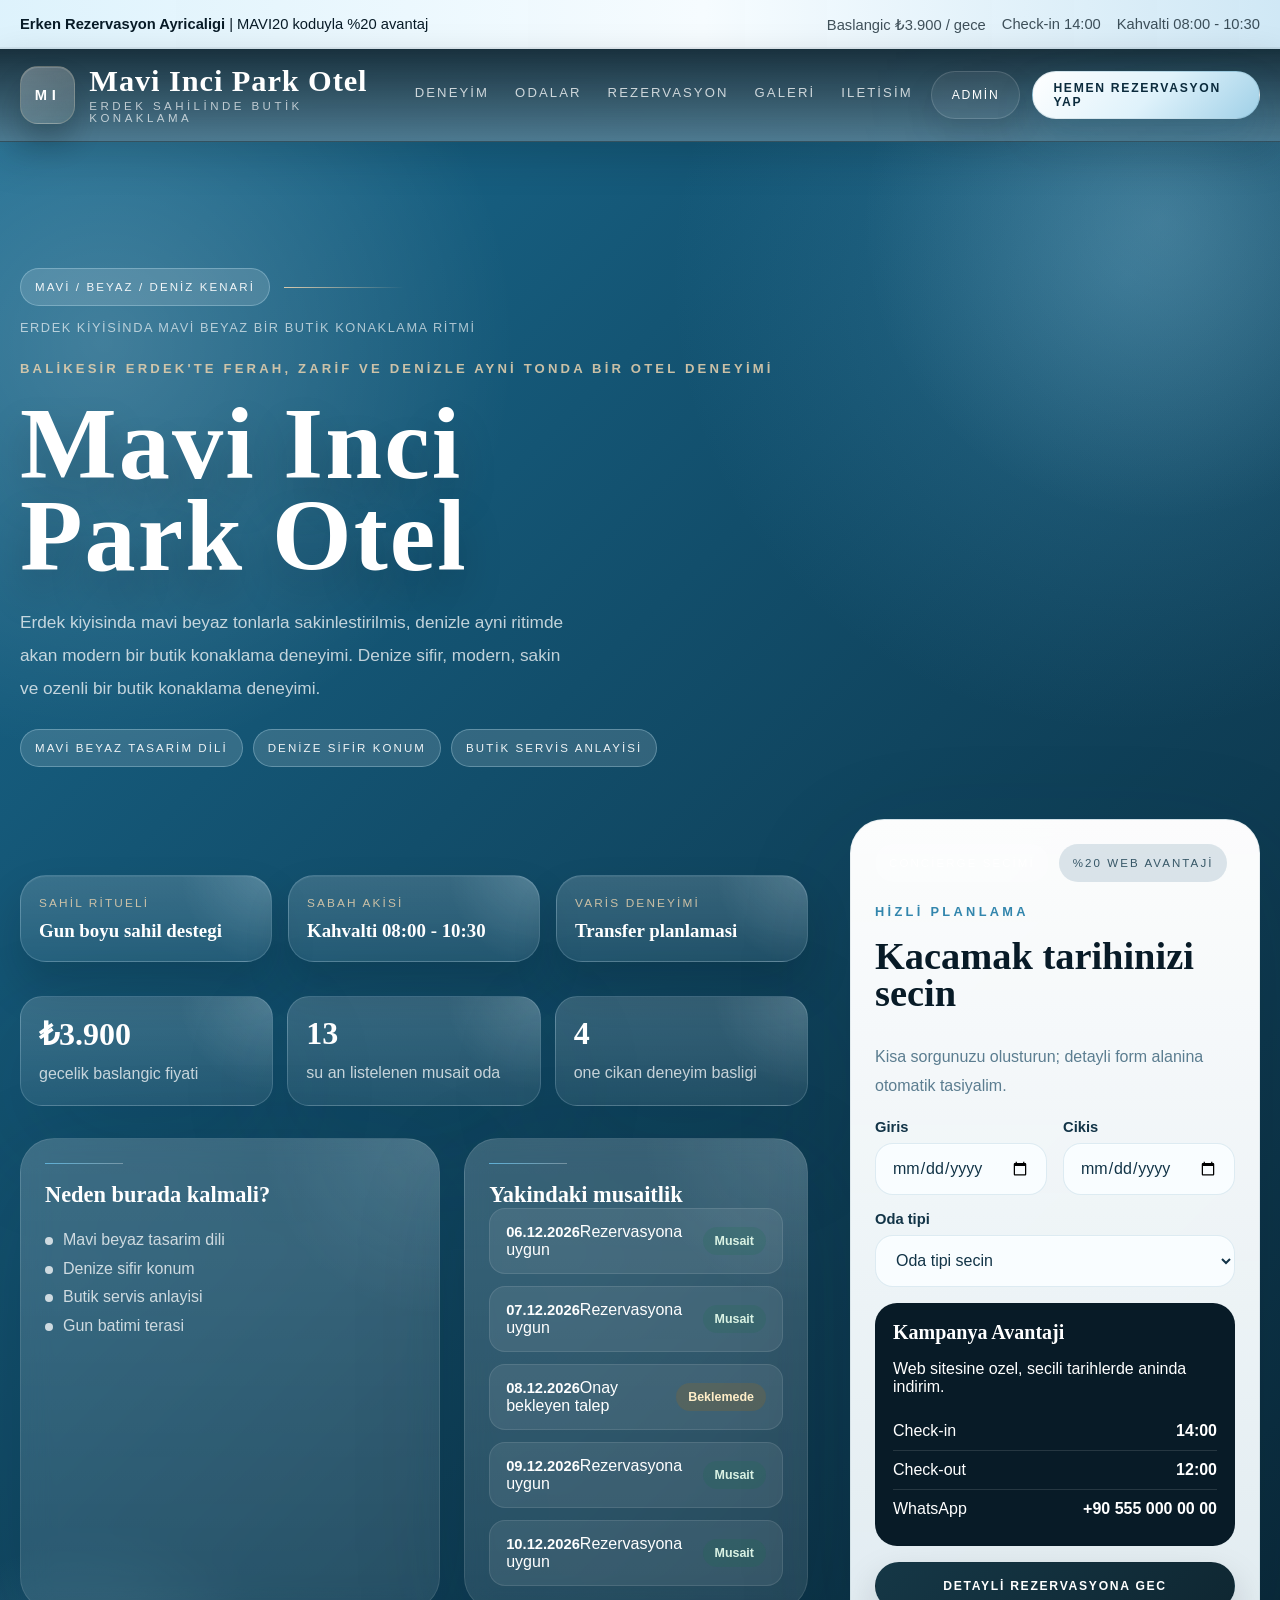
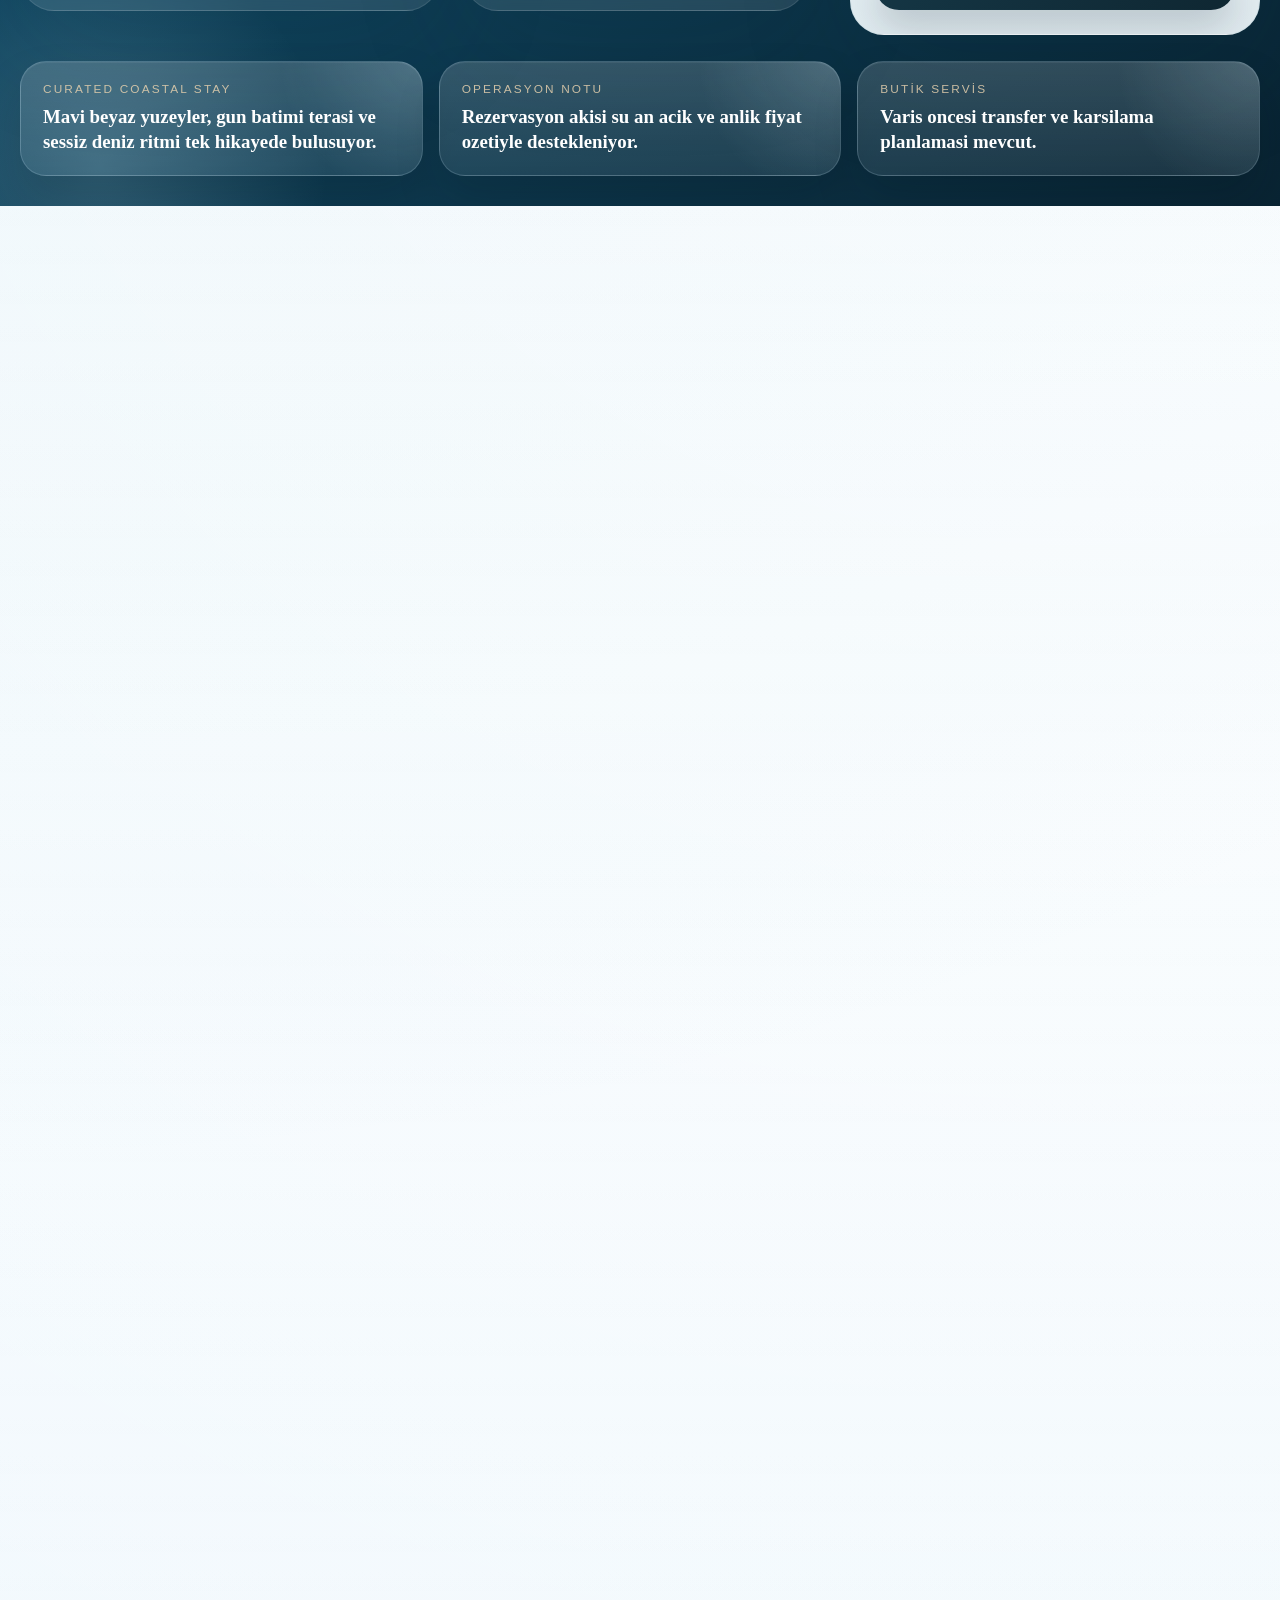
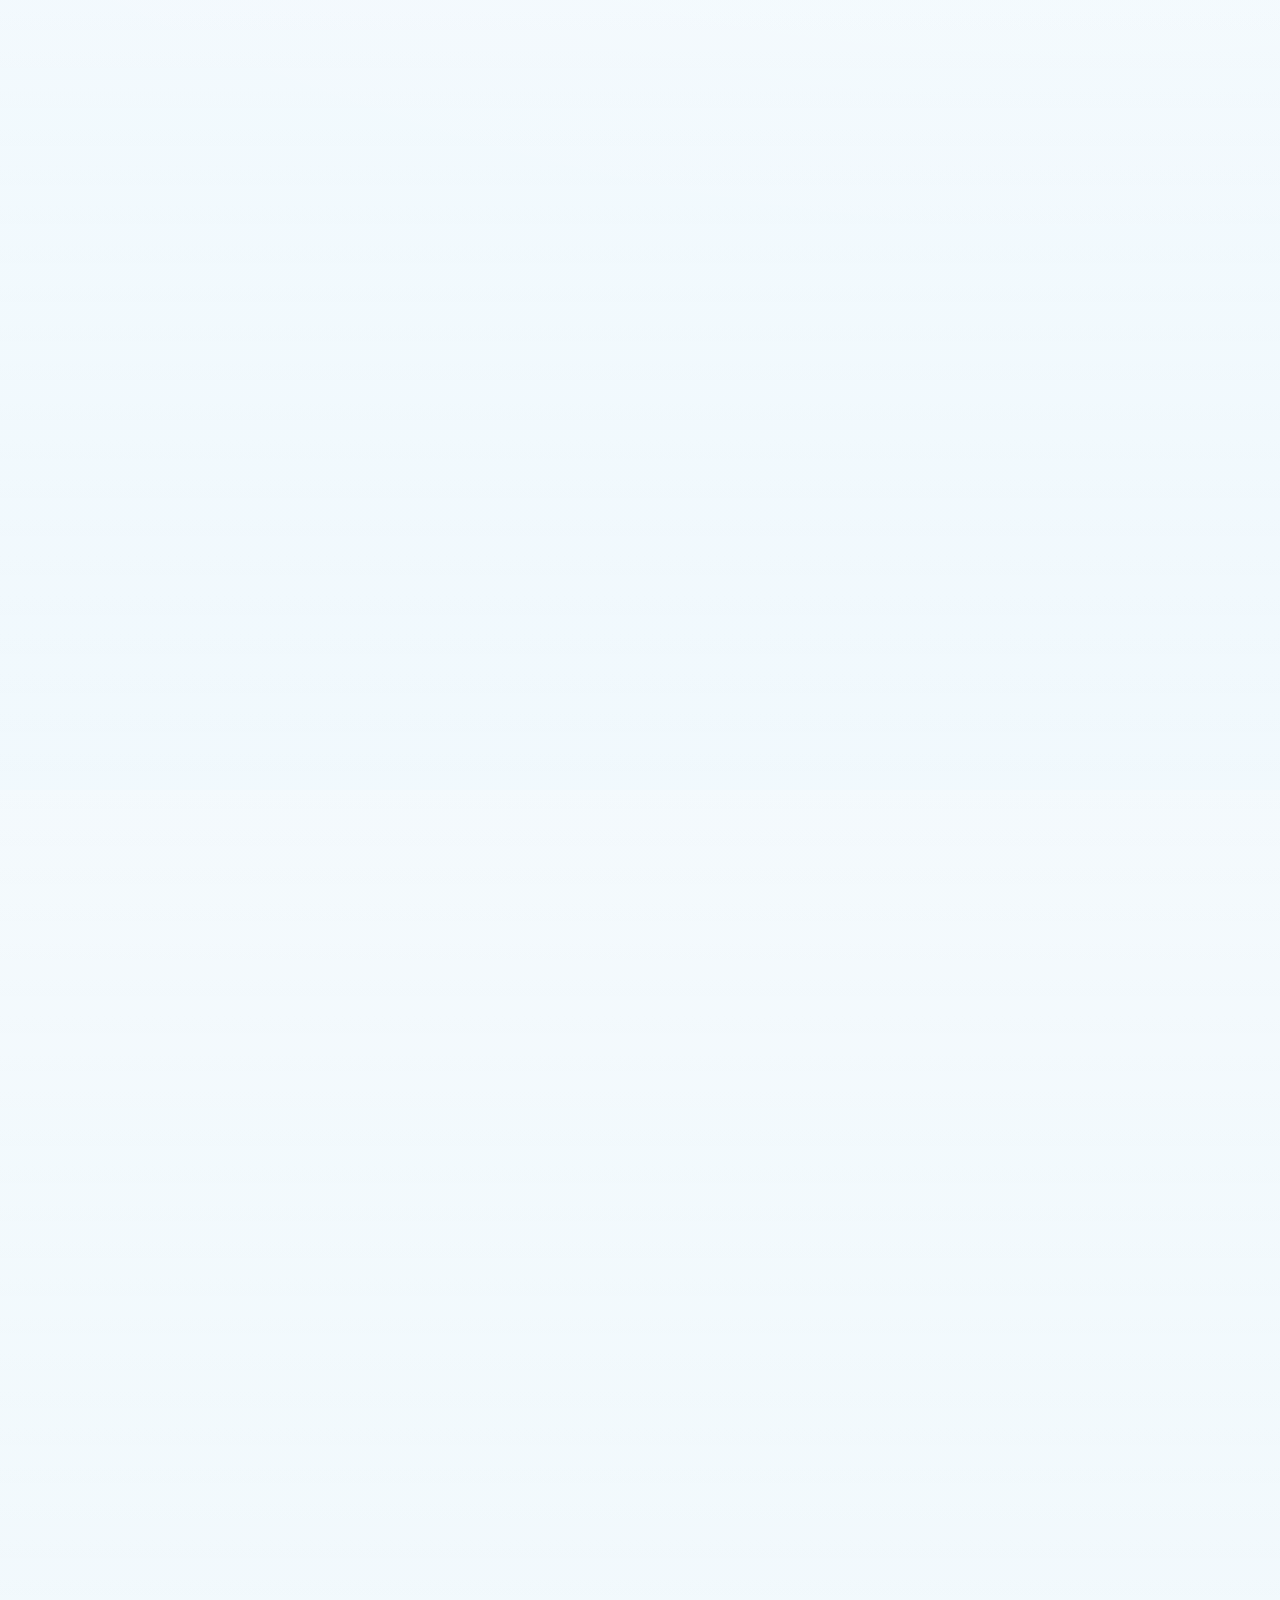
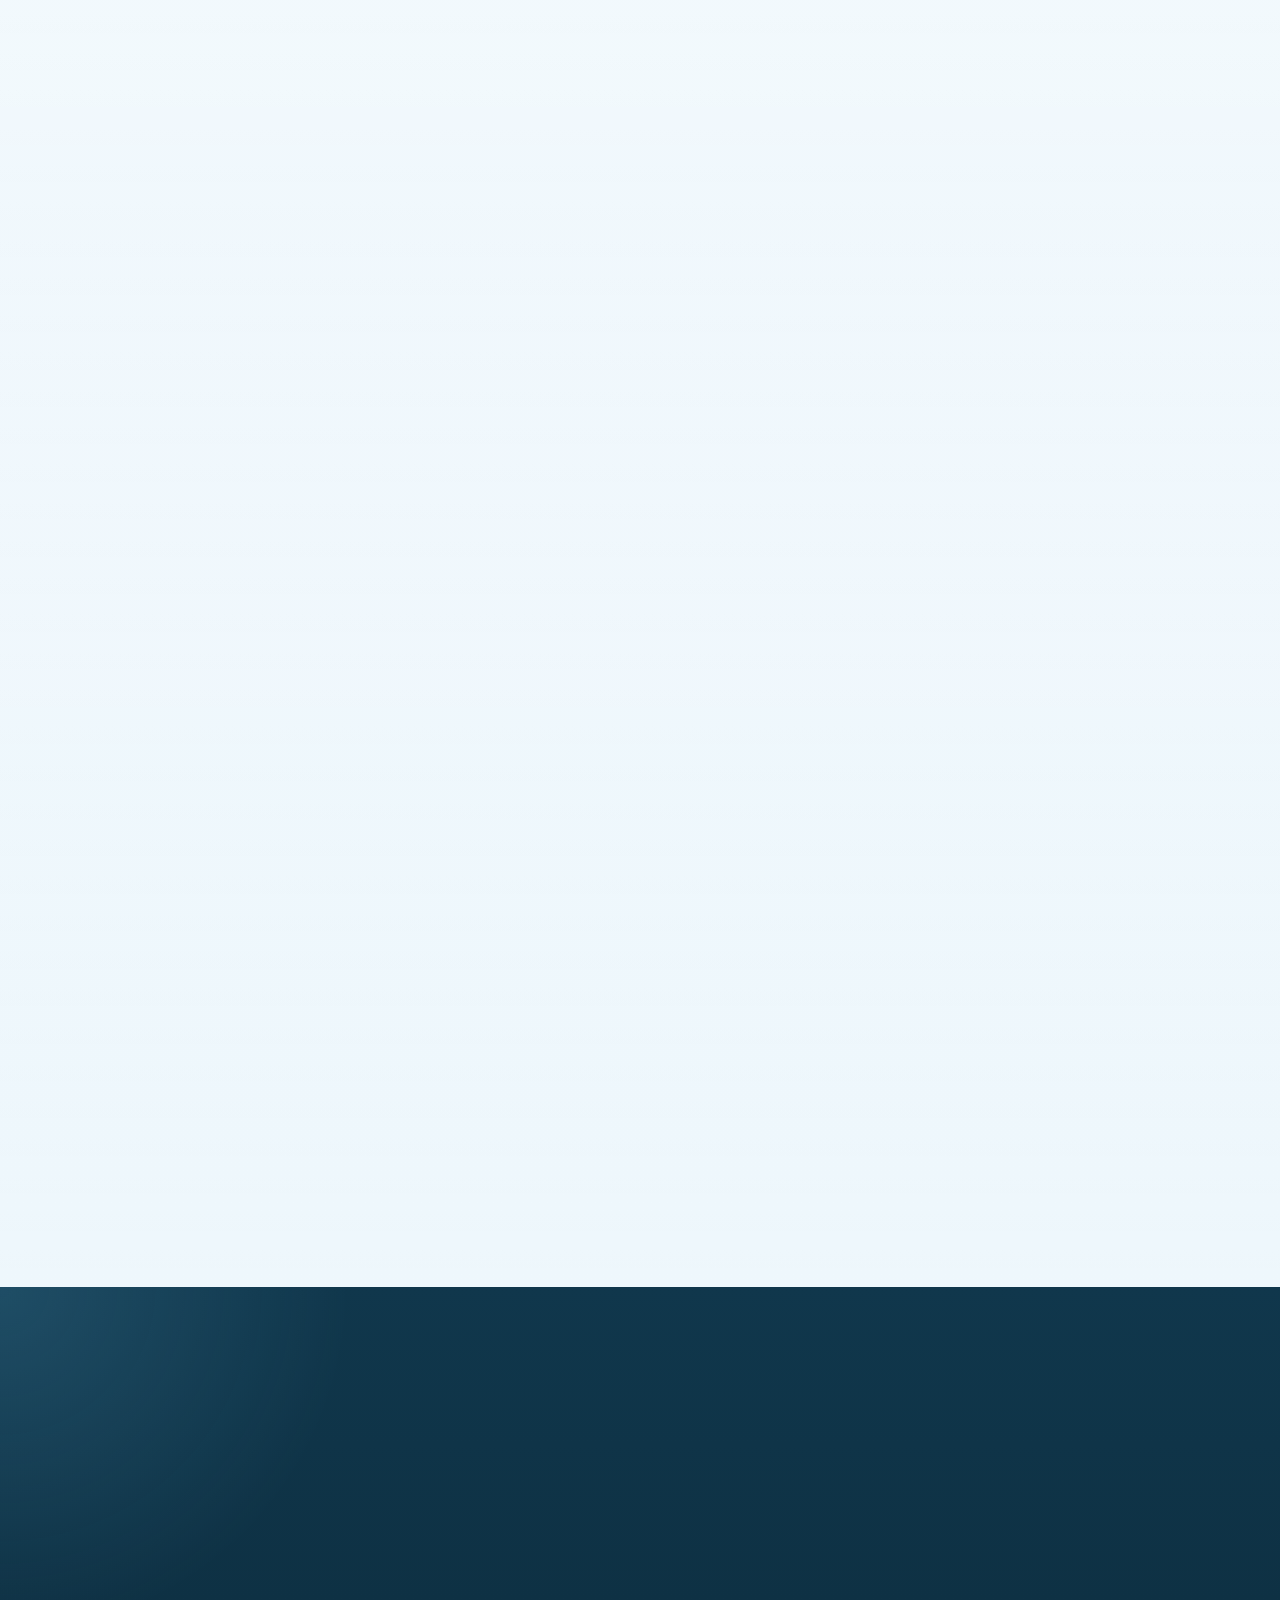
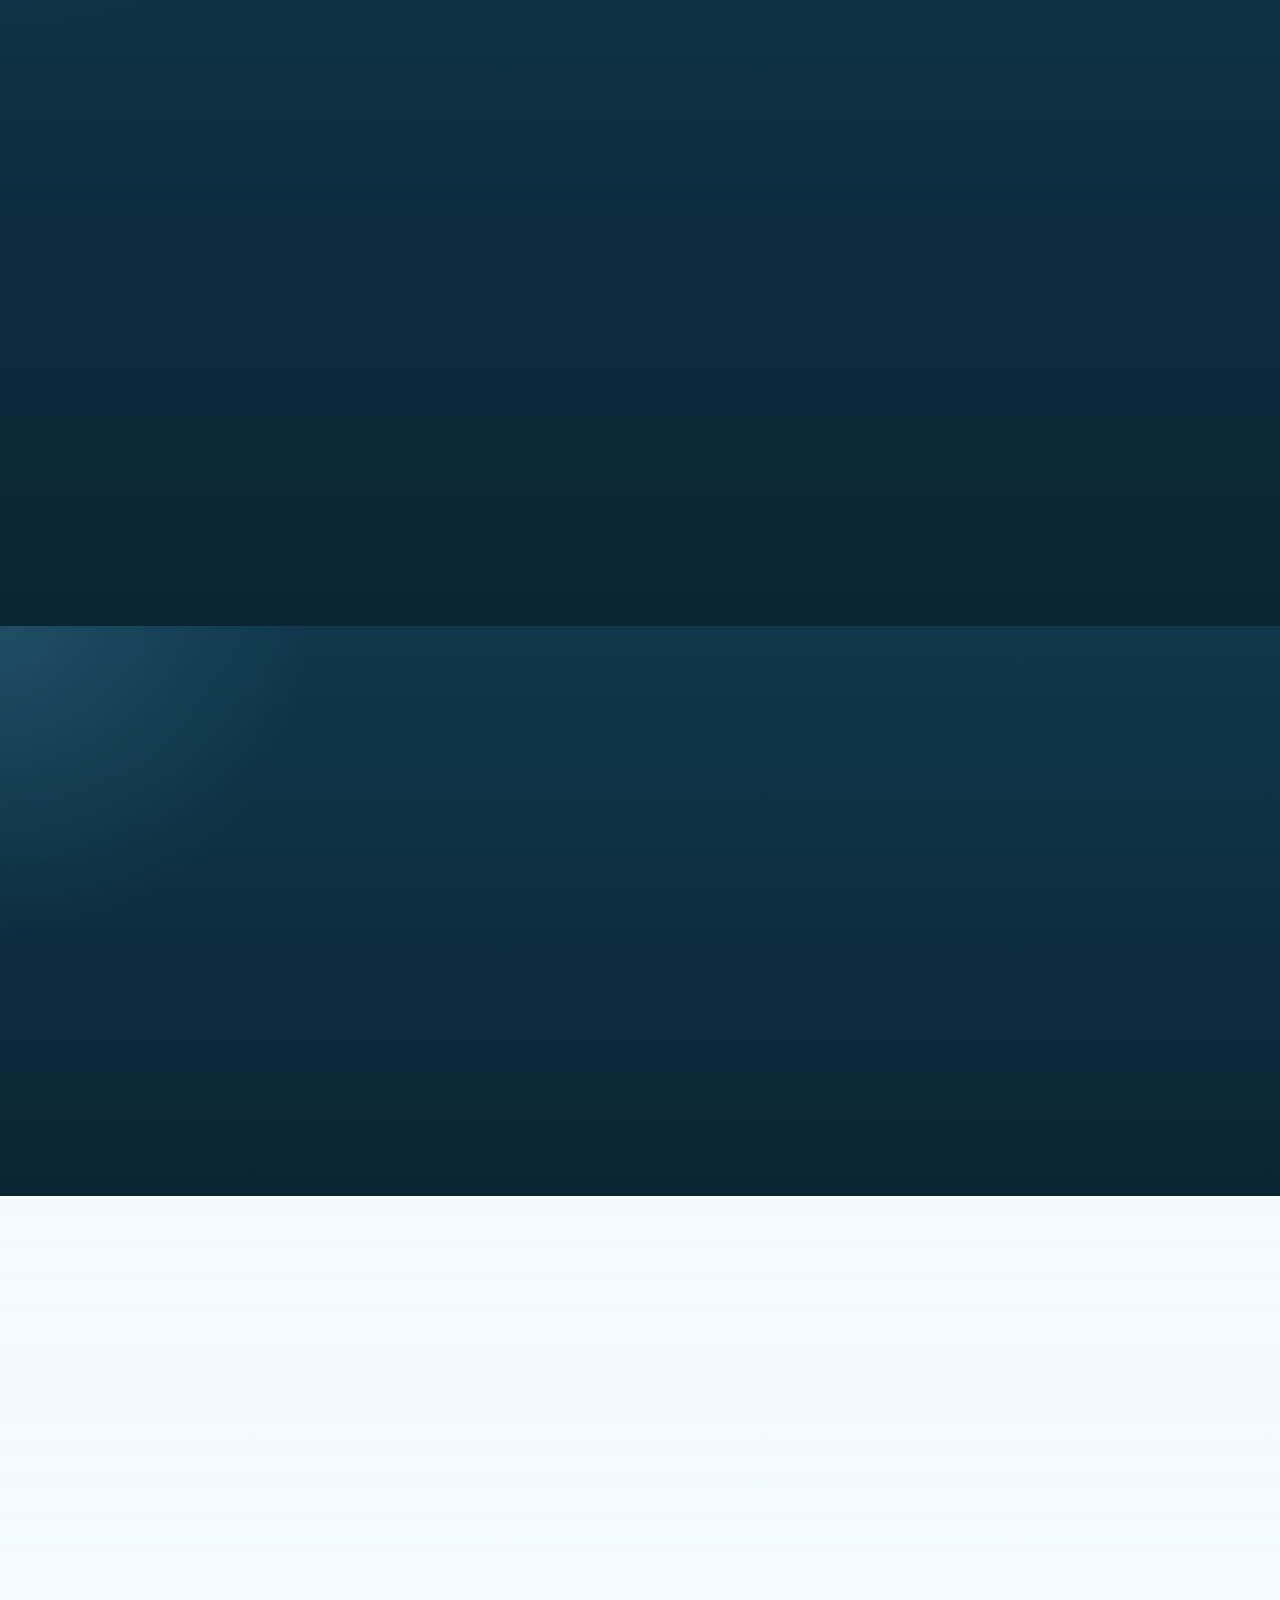
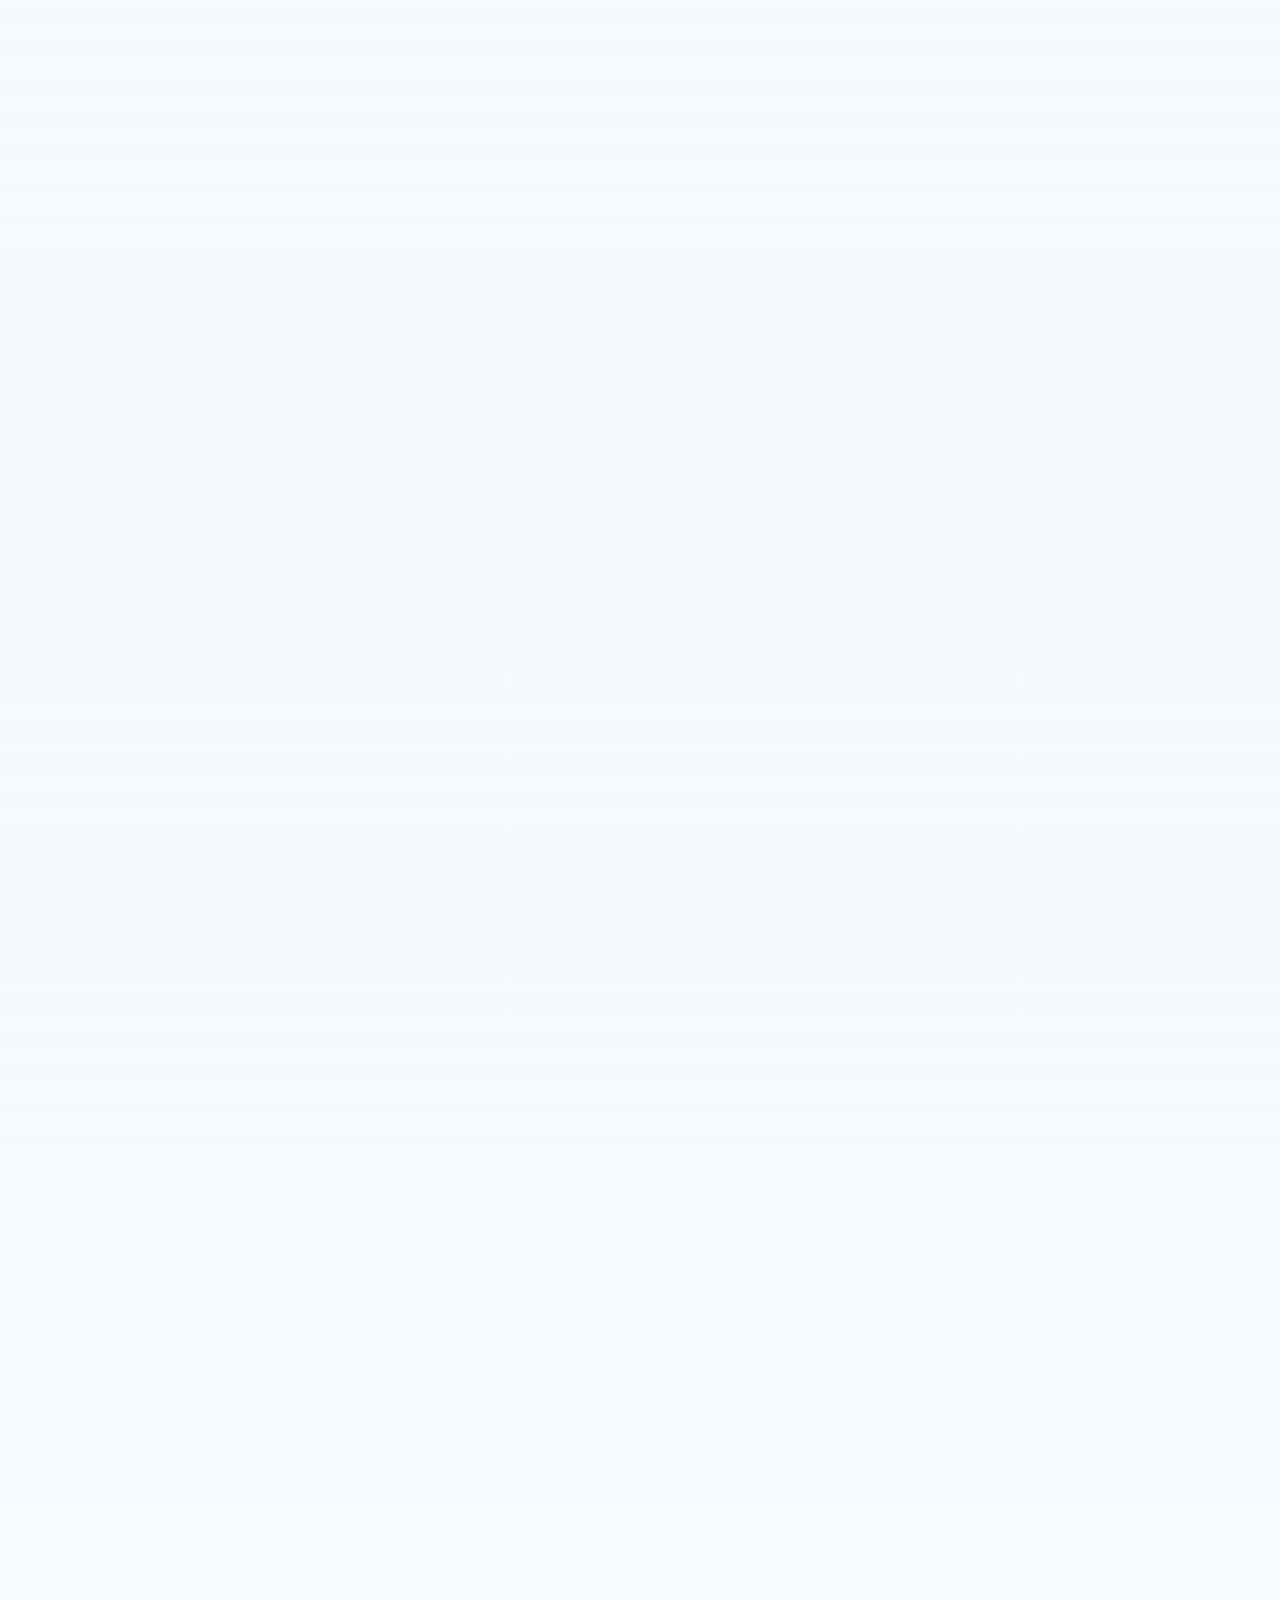
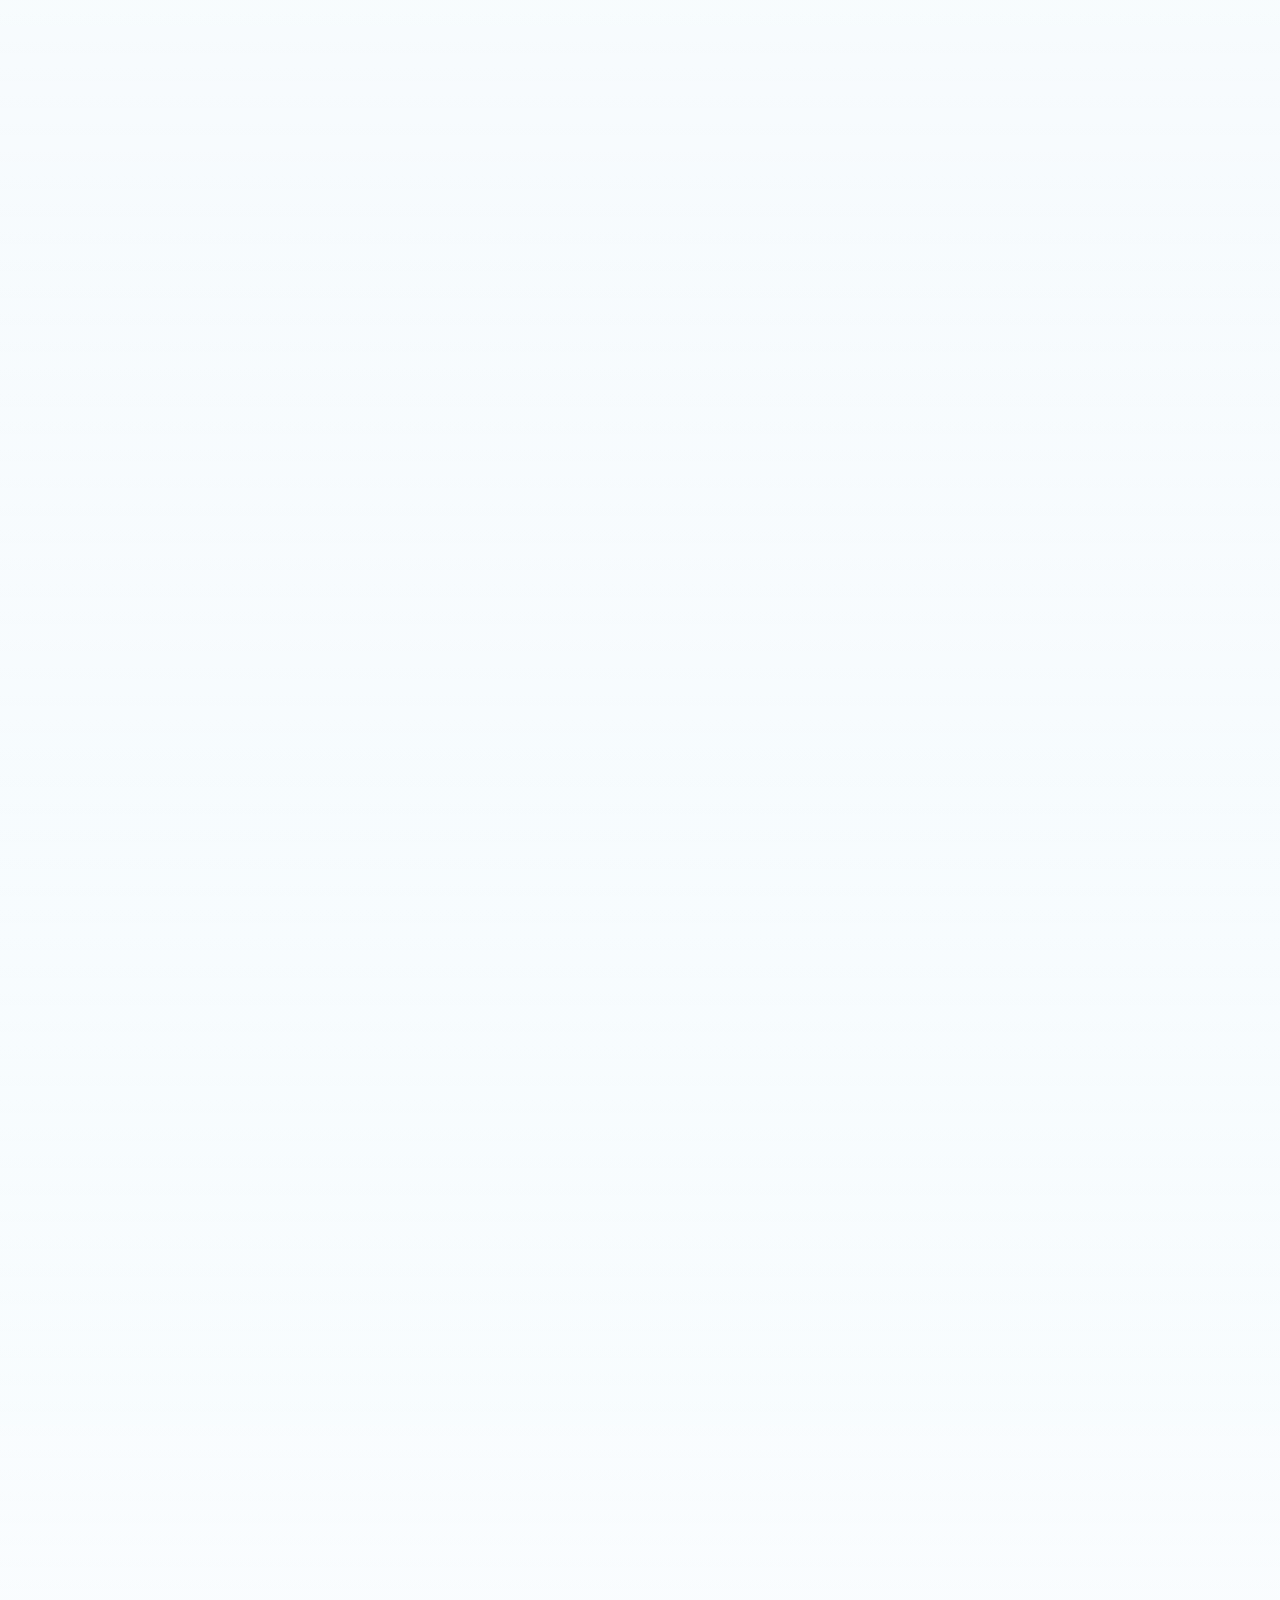
==== index.html @ def6fa30 "Set up GitHub Pages auto deploy" ====
﻿<!DOCTYPE html>
<html lang="tr">
  <head>
    <meta charset="UTF-8" />
    <meta name="viewport" content="width=device-width, initial-scale=1.0, viewport-fit=cover" />
    <meta name="theme-color" content="#143646" />
    <meta name="color-scheme" content="light" />
    <meta name="site-url" content="" />
    <meta name="robots" content="index,follow,max-image-preview:large" />
    <meta name="application-name" content="Mavi Inci Park Otel" />
    <meta name="apple-mobile-web-app-capable" content="yes" />
    <meta name="apple-mobile-web-app-status-bar-style" content="default" />
    <meta name="apple-mobile-web-app-title" content="Mavi Inci" />
    <title>Mavi Inci Park Otel | Erdek Butik Konaklama</title>
    <meta
      name="description"
      content="Mavi Inci Park Otel, Balikesir Erdek'te denize sifir, modern ve zarif bir butik otel deneyimi sunar."
    />
    <meta name="keywords" content="Erdek otel, butik otel Erdek, Balikesir sahil oteli, denize sifir otel" />
    <link rel="canonical" href="./" />
    <meta property="og:locale" content="tr_TR" />
    <meta property="og:type" content="website" />
    <meta property="og:site_name" content="Mavi Inci Park Otel" />
    <meta property="og:title" content="Mavi Inci Park Otel | Erdek Butik Konaklama" />
    <meta property="og:description" content="Erdek sahilinde denize sifir, modern ve rafine butik otel deneyimi." />
    <meta property="og:url" content="./" />
    <meta property="og:image" content="./favicon.svg" />
    <meta name="twitter:card" content="summary" />
    <meta name="twitter:title" content="Mavi Inci Park Otel | Erdek Butik Konaklama" />
    <meta name="twitter:description" content="Erdek sahilinde denize sifir, modern ve rafine butik otel deneyimi." />
    <meta name="twitter:image" content="./favicon.svg" />
    <link rel="icon" href="./favicon.svg" type="image/svg+xml" />
    <link rel="manifest" href="./site.webmanifest" />
    <link rel="stylesheet" href="./styles.css" />
    <script type="application/ld+json" id="structuredData"></script>
  </head>
  <body>
    <div id="root"></div>
    <script src="./site-state.override.js"></script>
    <script src="./site-data.js"></script>
    <script src="./script.js"></script>
  </body>
</html>
---- styles.css ----
﻿:root {
  --ocean-980: #0b1d27;
  --ocean-950: #102833;
  --ocean-900: #153746;
  --ocean-800: #1d5265;
  --ocean-700: #2d6f87;
  --ocean-600: #4c8ca9;
  --ocean-100: #dbe9ef;
  --sand-25: #fdfbf7;
  --sand-50: #faf5ed;
  --sand-100: #f1e6d6;
  --sand-200: #e4cfad;
  --sand-300: #d1b489;
  --white: #ffffff;
  --ink: #17303c;
  --muted: #627684;
  --line: rgba(23, 48, 60, 0.12);
  --line-soft: rgba(255, 255, 255, 0.14);
  --danger: #b42318;
  --success: #157347;
  --warning: #b26a00;
  --shadow-hero: 0 35px 90px rgba(8, 24, 32, 0.28);
  --shadow-card: 0 22px 60px rgba(16, 37, 48, 0.09);
  --radius-xl: 34px;
  --radius-lg: 24px;
  --radius-md: 18px;
  --radius-sm: 14px;
  --container: min(1240px, calc(100% - 32px));
}

* {
  box-sizing: border-box;
}

html {
  scroll-behavior: smooth;
  scroll-padding-top: 112px;
}

body {
  margin: 0;
  font-family: Arial, sans-serif;
  color: var(--ink);
  background: linear-gradient(180deg, #f4f7f9 0%, #fbf8f3 100%);
  padding-bottom: env(safe-area-inset-bottom);
}

img {
  display: block;
  max-width: 100%;
  height: auto;
}

button,
input,
select,
textarea {
  font: inherit;
}

button {
  cursor: pointer;
}

button:disabled {
  cursor: not-allowed;
}

a {
  color: inherit;
  text-decoration: none;
}

main {
  overflow: hidden;
}

.shell {
  position: relative;
}

[id] {
  scroll-margin-top: 112px;
}

.container {
  width: var(--container);
  margin: 0 auto;
}

.top-strip {
  position: relative;
  z-index: 30;
  background: linear-gradient(90deg, var(--sand-200), #f0dfc7 60%, var(--sand-100));
  color: var(--ocean-980);
  border-bottom: 1px solid rgba(11, 29, 39, 0.08);
}

.top-strip-inner {
  display: flex;
  align-items: center;
  justify-content: space-between;
  gap: 18px;
  padding: 12px 0;
  font-size: 0.92rem;
}

.top-strip strong {
  font-weight: 800;
}

.top-strip .quick-meta {
  display: flex;
  flex-wrap: wrap;
  gap: 16px;
  color: rgba(11, 29, 39, 0.76);
}

.site-header {
  position: sticky;
  top: 0;
  z-index: 40;
  backdrop-filter: blur(14px);
  background: rgba(11, 29, 39, 0.56);
  border-bottom: 1px solid rgba(255, 255, 255, 0.1);
}

.nav-shell {
  display: flex;
  align-items: center;
  justify-content: space-between;
  gap: 18px;
  min-height: 84px;
}

.brand {
  display: inline-flex;
  align-items: center;
  gap: 14px;
  color: var(--white);
}

.brand-mark {
  width: 52px;
  height: 52px;
  border-radius: 50%;
  display: grid;
  place-items: center;
  background: linear-gradient(135deg, rgba(255, 255, 255, 0.26), rgba(255, 255, 255, 0.08));
  border: 1px solid rgba(255, 255, 255, 0.18);
  font: 800 0.92rem/1 Arial, sans-serif;
  letter-spacing: 0.28em;
}

.brand-copy strong,
.hero-chip,
.kicker,
.metric-card span,
.highlight-list li,
.feature-card p,
.editorial-card p,
.contact-card p,
.footer-note,
.reservation-summary p,
.availability-item span,
.gallery-caption span,
.tag,
.review-card p,
.info-stack p,
.faq-item p,
.footer-links a,
.quick-booking-note,
.value-prop p,
.status-message,
.form-note,
.error-message,
.contact-link,
.room-specs li,
.room-actions a,
.price-note,
.detail-list li,
.offer-card p,
.offer-meta,
.mobile-panel a,
.mobile-panel .button,
.inline-stat span,
.booking-bullets li,
.footer-meta,
.empty-gallery,
.toast {
  font-family: Arial, sans-serif;
}

.brand-copy strong {
  display: block;
  font-family: Georgia, 'Times New Roman', serif;
  font-size: 1.9rem;
  line-height: 1;
}

.brand-copy span {
  display: block;
  margin-top: 4px;
  font-size: 0.72rem;
  letter-spacing: 0.34em;
  text-transform: uppercase;
  color: rgba(255, 255, 255, 0.68);
}

.desktop-nav {
  display: flex;
  align-items: center;
  gap: 26px;
  color: rgba(255, 255, 255, 0.86);
}

.desktop-nav a {
  font-size: 0.95rem;
  transition: color 0.2s ease, transform 0.2s ease;
}

.desktop-nav a:hover,
.footer-links a:hover,
.contact-link:hover {
  color: var(--white);
}

.nav-actions {
  display: flex;
  align-items: center;
  gap: 12px;
}

.button,
.ghost-button,
.pill-link {
  display: inline-flex;
  align-items: center;
  justify-content: center;
  min-height: 48px;
  padding: 0 20px;
  border-radius: 999px;
  border: 1px solid transparent;
  transition: transform 0.2s ease, background-color 0.2s ease, border-color 0.2s ease, color 0.2s ease;
}

.button:hover,
.ghost-button:hover,
.pill-link:hover {
  transform: translateY(-1px);
}

.button-primary {
  background: linear-gradient(135deg, var(--sand-200), var(--sand-100));
  color: var(--ocean-980);
  font-weight: 800;
}

.button-secondary {
  background: rgba(255, 255, 255, 0.08);
  border-color: rgba(255, 255, 255, 0.18);
  color: var(--white);
}

.button-dark {
  background: var(--ocean-900);
  color: var(--white);
  font-weight: 800;
}

.button-soft {
  background: rgba(21, 55, 70, 0.08);
  border-color: rgba(21, 55, 70, 0.14);
  color: var(--ocean-900);
}

.mobile-toggle {
  display: none;
  width: 48px;
  height: 48px;
  padding: 0;
}

.mobile-toggle span,
.mobile-toggle::before,
.mobile-toggle::after {
  content: '';
  display: block;
  width: 20px;
  height: 2px;
  margin: 4px auto;
  background: var(--white);
  transition: transform 0.2s ease, opacity 0.2s ease;
}

.mobile-toggle.is-open span {
  opacity: 0;
}

.mobile-toggle.is-open::before {
  transform: translateY(6px) rotate(45deg);
}

.mobile-toggle.is-open::after {
  transform: translateY(-6px) rotate(-45deg);
}

.mobile-panel {
  display: none;
  padding: 0 0 18px;
}

.mobile-panel nav {
  display: grid;
  gap: 10px;
}

.mobile-panel a,
.mobile-panel .button {
  padding: 12px 16px;
  border-radius: 16px;
  color: var(--white);
  background: rgba(255, 255, 255, 0.08);
}

.hero {
  position: relative;
  padding: 34px 0 88px;
  background:
    radial-gradient(circle at top left, rgba(228, 207, 173, 0.24), transparent 24%),
    radial-gradient(circle at 85% 12%, rgba(76, 140, 169, 0.22), transparent 28%),
    linear-gradient(135deg, #18394a 0%, #102833 38%, #0b1d27 100%);
  color: var(--white);
}

.hero::before,
.hero::after {
  content: '';
  position: absolute;
  pointer-events: none;
  border-radius: 50%;
}

.hero::before {
  width: 540px;
  height: 540px;
  top: -180px;
  right: -180px;
  background: radial-gradient(circle, rgba(255, 255, 255, 0.1), transparent 70%);
}

.hero::after {
  width: 440px;
  height: 440px;
  bottom: -180px;
  left: -140px;
  background: radial-gradient(circle, rgba(228, 207, 173, 0.14), transparent 72%);
}

.hero-grid {
  position: relative;
  z-index: 2;
  display: grid;
  grid-template-columns: minmax(0, 1.2fr) 410px;
  gap: 32px;
  align-items: stretch;
}

.hero-copy {
  padding: 46px 0 18px;
}

.kicker {
  display: inline-flex;
  align-items: center;
  gap: 10px;
  margin: 0 0 22px;
  padding: 12px 16px;
  border-radius: 999px;
  background: rgba(255, 255, 255, 0.08);
  border: 1px solid rgba(255, 255, 255, 0.14);
  color: rgba(255, 255, 255, 0.82);
  font-size: 0.82rem;
  font-weight: 700;
  letter-spacing: 0.24em;
  text-transform: uppercase;
}

.hero-title,
.section-title,
.editorial-title,
.review-card h3,
.offer-card h3,
.contact-card h3,
.value-prop h3,
.faq-item h3,
.gallery-heading h2,
.detail-card h3,
.story-card h2,
.footer-brand strong {
  margin: 0;
  font-family: Georgia, 'Times New Roman', serif;
  font-weight: 600;
}

.hero-title {
  max-width: 12ch;
  font-size: clamp(3.4rem, 7vw, 7rem);
  line-height: 0.92;
}

.hero-text {
  max-width: 60ch;
  margin: 24px 0 0;
  font-size: 1.08rem;
  line-height: 1.9;
  color: rgba(255, 255, 255, 0.8);
}

.hero-actions {
  display: flex;
  flex-wrap: wrap;
  gap: 14px;
  margin-top: 30px;
}

.hero-stats {
  display: grid;
  grid-template-columns: repeat(3, minmax(0, 1fr));
  gap: 14px;
  margin-top: 34px;
}

.metric-card {
  padding: 18px;
  border-radius: 22px;
  background: rgba(255, 255, 255, 0.08);
  border: 1px solid rgba(255, 255, 255, 0.12);
  box-shadow: var(--shadow-hero);
}

.metric-card strong {
  display: block;
  font-size: 1.8rem;
}

.metric-card span {
  display: block;
  margin-top: 8px;
  color: rgba(255, 255, 255, 0.74);
  line-height: 1.6;
}

.hero-aside {
  display: grid;
  gap: 18px;
  align-content: end;
}

.quick-booking,
.detail-card,
.story-card,
.room-card,
.feature-card,
.gallery-card,
.review-card,
.offer-card,
.contact-card,
.faq-item,
.value-prop {
  border-radius: var(--radius-xl);
  background: rgba(255, 255, 255, 0.88);
  border: 1px solid rgba(255, 255, 255, 0.65);
  box-shadow: var(--shadow-card);
  backdrop-filter: blur(14px);
}

.quick-booking {
  padding: 24px;
  background: linear-gradient(180deg, rgba(255, 255, 255, 0.92), rgba(249, 245, 237, 0.94));
  color: var(--ink);
}

.card-kicker {
  margin: 0;
  color: var(--ocean-700);
  font-size: 0.8rem;
  font-weight: 800;
  letter-spacing: 0.22em;
  text-transform: uppercase;
}

.quick-booking h2,
.story-card h2,
.section-title,
.gallery-heading h2 {
  font-size: clamp(2rem, 4vw, 3.8rem);
  line-height: 0.96;
}

.quick-booking h2 {
  margin-top: 14px;
  font-size: 2.4rem;
  color: var(--ocean-980);
}

.quick-booking-note {
  margin-top: 12px;
  color: var(--muted);
  line-height: 1.8;
}

.quick-booking-form,
.booking-form {
  display: grid;
  gap: 16px;
  margin-top: 18px;
}

.form-grid {
  display: grid;
  gap: 16px;
}

.form-grid.two {
  grid-template-columns: repeat(2, minmax(0, 1fr));
}

.form-grid.three {
  grid-template-columns: repeat(3, minmax(0, 1fr));
}

.form-grid.four {
  grid-template-columns: repeat(4, minmax(0, 1fr));
}

.field {
  display: grid;
  gap: 8px;
}

.field label,
.section-kicker,
.inline-stat span,
.booking-bullets li,
.legend,
.availability-item strong,
.price-note {
  font-size: 0.92rem;
  font-weight: 700;
}

.field input,
.field select,
.field textarea {
  width: 100%;
  min-height: 52px;
  padding: 0 16px;
  border-radius: var(--radius-md);
  border: 1px solid var(--line);
  background: var(--sand-25);
  color: var(--ink);
}

.field textarea {
  min-height: 112px;
  padding: 14px 16px;
  resize: vertical;
}

input:focus-visible,
select:focus-visible,
textarea:focus-visible,
button:focus-visible,
a:focus-visible {
  outline: 3px solid rgba(76, 140, 169, 0.24);
  outline-offset: 2px;
}

.reservation-summary {
  padding: 18px;
  border-radius: 22px;
  background: var(--ocean-980);
  color: var(--white);
}

.reservation-summary h3 {
  margin: 0 0 10px;
  font-size: 1.25rem;
  font-family: Georgia, 'Times New Roman', serif;
}

.summary-line {
  display: flex;
  align-items: center;
  justify-content: space-between;
  gap: 12px;
  padding: 10px 0;
  border-bottom: 1px solid rgba(255, 255, 255, 0.12);
}

.summary-line:last-child {
  border-bottom: none;
}

.form-note,
.status-message,
.error-message {
  line-height: 1.7;
}

.form-note {
  color: var(--muted);
}

.status-message {
  color: var(--success);
  font-weight: 700;
}

.error-message {
  color: var(--danger);
  font-weight: 700;
}

.hero-meta,
.section,
.editorial-layout,
.rooms-grid,
.features-grid,
.gallery-grid,
.reviews-grid,
.offers-grid,
.contact-grid,
.footer-grid,
.story-grid {
  display: grid;
  gap: 24px;
}

.hero-meta {
  grid-template-columns: 1.1fr 0.9fr;
  margin-top: 26px;
}

.detail-card,
.story-card,
.value-prop,
.offer-card,
.review-card,
.contact-card,
.faq-item,
.gallery-card,
.feature-card,
.room-card {
  padding: 24px;
}

.detail-card {
  background: rgba(255, 255, 255, 0.08);
  border-color: rgba(255, 255, 255, 0.12);
  color: var(--white);
  box-shadow: var(--shadow-hero);
}

.detail-card h3 {
  font-size: 1.4rem;
}

.detail-list,
.room-specs,
.booking-bullets,
.highlight-list,
.footer-links {
  margin: 18px 0 0;
  padding: 0;
  list-style: none;
}

.detail-list li,
.room-specs li,
.booking-bullets li,
.highlight-list li,
.footer-links a {
  position: relative;
  padding-left: 18px;
  line-height: 1.8;
}

.detail-list li::before,
.room-specs li::before,
.booking-bullets li::before,
.highlight-list li::before {
  content: '';
  position: absolute;
  top: 0.68rem;
  left: 0;
  width: 8px;
  height: 8px;
  border-radius: 50%;
  background: currentColor;
}

.detail-list li,
.highlight-list li,
.booking-bullets li {
  color: rgba(255, 255, 255, 0.76);
}

.inline-stats {
  display: flex;
  flex-wrap: wrap;
  gap: 14px;
  margin-top: 18px;
}

.inline-stat {
  padding: 12px 16px;
  border-radius: 999px;
  background: rgba(255, 255, 255, 0.08);
  border: 1px solid rgba(255, 255, 255, 0.1);
}

.inline-stat strong {
  display: block;
  font-size: 1.35rem;
}

.inline-stat span {
  display: block;
  margin-top: 4px;
  color: rgba(255, 255, 255, 0.74);
}

.section {
  padding: 96px 0;
}

.section-dark {
  background:
    radial-gradient(circle at top left, rgba(228, 207, 173, 0.18), transparent 18%),
    linear-gradient(180deg, #112e3b 0%, #0f2833 100%);
  color: var(--white);
}

.section-light {
  background: transparent;
}

.section-header {
  max-width: 720px;
  margin-bottom: 36px;
}

.section-kicker {
  margin: 0 0 12px;
  color: var(--ocean-700);
  letter-spacing: 0.22em;
  text-transform: uppercase;
}

.section-dark .section-kicker {
  color: rgba(228, 207, 173, 0.84);
}

.section-title {
  color: var(--ocean-980);
}

.section-dark .section-title {
  color: var(--white);
}

.section-text {
  margin: 16px 0 0;
  max-width: 62ch;
  color: var(--muted);
  line-height: 1.9;
}

.section-dark .section-text {
  color: rgba(255, 255, 255, 0.72);
}

.story-grid {
  grid-template-columns: 1.15fr 0.85fr;
}

.story-card {
  background: linear-gradient(180deg, #ffffff, #f8f4ed);
}

.story-copy {
  margin-top: 18px;
  color: var(--muted);
  line-height: 1.9;
}

.highlight-list {
  display: grid;
  gap: 8px;
}

.highlight-list li {
  color: var(--ocean-900);
}

.value-stack {
  display: grid;
  gap: 18px;
}

.value-prop {
  background: linear-gradient(180deg, rgba(255, 255, 255, 0.92), rgba(247, 242, 232, 0.94));
}

.value-prop h3,
.offer-card h3,
.contact-card h3,
.review-card h3,
.room-card h3,
.feature-card h3,
.faq-item h3,
.gallery-card h3 {
  font-size: 1.45rem;
  color: var(--ocean-980);
}

.value-prop p,
.feature-card p,
.review-card p,
.contact-card p,
.offer-card p,
.faq-item p,
.gallery-caption span,
.editorial-card p,
.price-note,
.room-meta,
.footer-meta,
.footer-note,
.offer-meta,
.empty-gallery {
  color: var(--muted);
  line-height: 1.8;
}

.rooms-grid {
  grid-template-columns: repeat(3, minmax(0, 1fr));
}

.room-card {
  display: grid;
  gap: 16px;
}

.room-media,
.gallery-media {
  position: relative;
  overflow: hidden;
  border-radius: 22px;
  aspect-ratio: 16 / 11;
  background: linear-gradient(135deg, rgba(76, 140, 169, 0.32), rgba(228, 207, 173, 0.46));
}

.room-media::after,
.gallery-media::after {
  content: '';
  position: absolute;
  inset: 0;
  background: linear-gradient(180deg, transparent, rgba(11, 29, 39, 0.38));
}

.room-media img,
.gallery-media img {
  width: 100%;
  height: 100%;
  object-fit: cover;
}

.room-header {
  display: flex;
  align-items: flex-start;
  justify-content: space-between;
  gap: 12px;
}

.room-price {
  display: inline-flex;
  align-items: baseline;
  gap: 8px;
  color: var(--ocean-980);
}

.room-price strong {
  font-size: 2rem;
  font-family: Georgia, 'Times New Roman', serif;
}

.room-specs {
  display: grid;
  gap: 6px;
}

.room-specs li {
  color: var(--muted);
}

.room-actions {
  display: flex;
  gap: 10px;
  flex-wrap: wrap;
}

.tag {
  display: inline-flex;
  align-items: center;
  gap: 8px;
  padding: 8px 12px;
  border-radius: 999px;
  background: var(--sand-50);
  color: var(--ocean-800);
  font-size: 0.84rem;
  font-weight: 700;
}

.features-grid {
  grid-template-columns: repeat(4, minmax(0, 1fr));
}

.feature-card {
  background: linear-gradient(180deg, rgba(255, 255, 255, 0.9), rgba(249, 245, 237, 0.96));
}

.feature-icon {
  width: 52px;
  height: 52px;
  display: grid;
  place-items: center;
  border-radius: 18px;
  background: linear-gradient(135deg, rgba(228, 207, 173, 0.4), rgba(76, 140, 169, 0.18));
  color: var(--ocean-900);
  font-size: 1.3rem;
  font-weight: 800;
}

.editorial-layout {
  grid-template-columns: 0.92fr 1.08fr;
}

.editorial-card {
  padding: 30px;
  border-radius: var(--radius-xl);
  background: linear-gradient(180deg, rgba(255, 255, 255, 0.1), rgba(255, 255, 255, 0.06));
  border: 1px solid rgba(255, 255, 255, 0.12);
  box-shadow: var(--shadow-hero);
}

.editorial-title {
  font-size: 2.7rem;
}

.booking-bullets {
  display: grid;
  gap: 8px;
}

.gallery-heading {
  display: flex;
  align-items: end;
  justify-content: space-between;
  gap: 20px;
  margin-bottom: 28px;
}

.gallery-grid {
  grid-template-columns: repeat(4, minmax(0, 1fr));
}

.gallery-card {
  padding: 14px;
}

.gallery-caption {
  display: flex;
  align-items: center;
  justify-content: space-between;
  gap: 12px;
  padding-top: 14px;
}

.offer-strip {
  display: grid;
  grid-template-columns: repeat(2, minmax(0, 1fr));
  gap: 24px;
}

.offer-card {
  background: linear-gradient(180deg, #ffffff, #f8f3ea);
}

.offer-meta {
  margin-top: 14px;
}

.reviews-grid {
  grid-template-columns: repeat(3, minmax(0, 1fr));
}

.review-card {
  display: grid;
  gap: 12px;
}

.review-score {
  display: inline-flex;
  align-items: center;
  gap: 10px;
  color: var(--ocean-900);
  font-weight: 800;
}

.contact-grid {
  grid-template-columns: 0.95fr 1.05fr;
}

.info-stack {
  display: grid;
  gap: 16px;
}

.contact-link {
  color: var(--ocean-800);
  font-weight: 700;
}

.faq-list {
  display: grid;
  gap: 16px;
}

.faq-item {
  background: linear-gradient(180deg, #ffffff, #f8f4ee);
}

.availability-list {
  display: grid;
  gap: 12px;
}

.availability-item {
  display: flex;
  align-items: center;
  justify-content: space-between;
  gap: 14px;
  padding: 14px 16px;
  border-radius: 16px;
  background: rgba(255, 255, 255, 0.08);
  border: 1px solid rgba(255, 255, 255, 0.1);
}

.availability-item strong {
  color: var(--white);
}

.status-pill {
  display: inline-flex;
  align-items: center;
  gap: 8px;
  padding: 7px 12px;
  border-radius: 999px;
  font-size: 0.78rem;
  font-weight: 800;
}

.status-available {
  background: rgba(21, 115, 71, 0.16);
  color: #daf2e4;
}

.status-pending {
  background: rgba(178, 106, 0, 0.18);
  color: #ffeec8;
}

.status-blocked {
  background: rgba(180, 35, 24, 0.18);
  color: #f8d7d3;
}

.footer {
  padding: 30px 0 44px;
  background: linear-gradient(180deg, #0d2530 0%, #08161d 100%);
  color: var(--white);
}

.footer-grid {
  grid-template-columns: 1.2fr 0.8fr 0.8fr 1fr;
  align-items: start;
}

.footer-brand strong {
  display: block;
  font-size: 2rem;
}

.footer-brand span {
  display: block;
  margin-top: 8px;
  color: rgba(255, 255, 255, 0.68);
  line-height: 1.8;
}

.footer-links {
  display: grid;
  gap: 10px;
  margin-top: 14px;
}

.footer-note {
  margin-top: 28px;
  padding-top: 22px;
  border-top: 1px solid rgba(255, 255, 255, 0.08);
  display: flex;
  align-items: center;
  justify-content: space-between;
  gap: 14px;
}

.footer-meta {
  color: rgba(255, 255, 255, 0.62);
}

.toast {
  position: fixed;
  right: 18px;
  bottom: 18px;
  z-index: 80;
  max-width: 360px;
  padding: 16px 18px;
  border-radius: 20px;
  background: rgba(16, 40, 51, 0.96);
  color: var(--white);
  box-shadow: var(--shadow-card);
  opacity: 0;
  transform: translateY(12px);
  pointer-events: none;
  transition: opacity 0.25s ease, transform 0.25s ease;
}

.toast.is-visible {
  opacity: 1;
  transform: translateY(0);
}

.hidden {
  display: none !important;
}

@media (max-width: 1120px) {
  .hero-grid,
  .story-grid,
  .editorial-layout,
  .contact-grid,
  .offer-strip,
  .footer-grid,
  .features-grid,
  .gallery-grid,
  .reviews-grid,
  .rooms-grid,
  .form-grid.three,
  .hero-meta {
    grid-template-columns: repeat(2, minmax(0, 1fr));
  }

  .hero-grid {
    grid-template-columns: 1fr;
  }
}

@media (max-width: 860px) {
  .desktop-nav,
  .nav-actions .button-secondary {
    display: none;
  }

  .mobile-toggle {
    display: inline-flex;
    align-items: center;
    justify-content: center;
  }

  .mobile-panel.is-open {
    display: block;
  }

  .top-strip-inner,
  .footer-note {
    flex-direction: column;
    align-items: flex-start;
  }

  .hero-title {
    font-size: 3.5rem;
  }

  .section,
  .hero {
    padding-bottom: 72px;
  }

  .hero-stats,
  .hero-meta,
  .story-grid,
  .editorial-layout,
  .rooms-grid,
  .features-grid,
  .gallery-grid,
  .reviews-grid,
  .offer-strip,
  .contact-grid,
  .footer-grid,
  .form-grid.two,
  .form-grid.three {
    grid-template-columns: 1fr;
  }
}

@media (max-width: 620px) {
  .nav-shell {
    min-height: 72px;
  }

  .brand-copy strong,
  .footer-brand strong {
    font-size: 1.55rem;
  }

  .hero {
    padding-top: 20px;
  }

  .hero-copy {
    padding-top: 18px;
  }

  .hero-title {
    font-size: 2.9rem;
  }

  .quick-booking,
  .detail-card,
  .story-card,
  .room-card,
  .feature-card,
  .gallery-card,
  .review-card,
  .offer-card,
  .contact-card,
  .faq-item,
  .value-prop {
    padding: 20px;
  }

  .hero-actions,
  .room-actions,
  .nav-actions,
  .top-strip .quick-meta {
    gap: 10px;
  }

  .button,
  .ghost-button,
  .pill-link {
    width: 100%;
  }

  .gallery-heading {
    align-items: flex-start;
    flex-direction: column;
  }

  .toast {
    left: 16px;
    right: 16px;
    max-width: none;
  }
}

.card-kicker,
.story-copy {
  line-height: 1.85;
}

.card-kicker {
  margin: 0;
  color: var(--ocean-700);
  font-size: 0.8rem;
  font-weight: 800;
  letter-spacing: 0.22em;
  text-transform: uppercase;
}

.story-copy {
  margin-top: 18px;
  color: var(--muted);
}

.media-fallback {
  position: absolute;
  inset: 0;
  display: flex;
  align-items: flex-end;
  padding: 20px;
  color: var(--white);
  font: 800 0.95rem/1.4 Arial, sans-serif;
  letter-spacing: 0.14em;
  text-transform: uppercase;
}

.media-fallback::after {
  content: '';
  position: absolute;
  inset: 0;
  background: linear-gradient(180deg, transparent, rgba(11, 29, 39, 0.36));
}

.media-fallback span {
  position: relative;
  z-index: 1;
}

.room-media-link {
  display: block;
}

.gallery-filters {
  display: flex;
  flex-wrap: wrap;
  gap: 12px;
  margin-bottom: 24px;
}

.filter-chip {
  min-height: 42px;
  padding: 0 16px;
  border-radius: 999px;
  border: 1px solid var(--line);
  background: var(--white);
  color: var(--ocean-900);
  font-weight: 700;
}

.filter-chip.is-active {
  background: var(--ocean-900);
  border-color: var(--ocean-900);
  color: var(--white);
}

.gallery-card.is-hidden {
  display: none !important;
}

.gallery-card-button {
  display: block;
  width: 100%;
  padding: 0;
  border: none;
  background: transparent;
  text-align: left;
}

.gallery-card-button .gallery-media {
  cursor: zoom-in;
}

.lightbox {
  position: fixed;
  inset: 0;
  z-index: 90;
  display: flex;
  align-items: center;
  justify-content: center;
  padding: 20px;
}

.lightbox-backdrop {
  position: absolute;
  inset: 0;
  background: rgba(8, 20, 27, 0.76);
  backdrop-filter: blur(10px);
}

.lightbox-dialog {
  position: relative;
  z-index: 1;
  width: min(1100px, 100%);
  padding: 20px;
  border-radius: var(--radius-xl);
  background: rgba(15, 32, 41, 0.94);
  color: var(--white);
  box-shadow: var(--shadow-hero);
}

.lightbox-close {
  display: inline-flex;
  align-items: center;
  justify-content: center;
  margin-left: auto;
  min-height: 42px;
  padding: 0 14px;
  border-radius: 999px;
  border: 1px solid rgba(255, 255, 255, 0.16);
  background: rgba(255, 255, 255, 0.08);
  color: var(--white);
}

.lightbox-stage {
  position: relative;
  overflow: hidden;
  margin-top: 16px;
  border-radius: 24px;
  aspect-ratio: 16 / 10;
  background: linear-gradient(135deg, #143646, #dcbf95);
}

.lightbox-image,
.lightbox-placeholder {
  width: 100%;
  height: 100%;
  object-fit: cover;
}

.lightbox-placeholder {
  display: flex;
  align-items: flex-end;
  padding: 24px;
  color: var(--white);
  font: 800 1rem/1.4 Arial, sans-serif;
  letter-spacing: 0.12em;
  text-transform: uppercase;
}

.lightbox-meta {
  display: flex;
  align-items: center;
  justify-content: space-between;
  gap: 16px;
  margin-top: 18px;
}

.lightbox-meta strong {
  display: block;
  font-family: Georgia, 'Times New Roman', serif;
  font-size: 1.5rem;
}

.lightbox-meta span {
  color: rgba(255, 255, 255, 0.74);
}

.lightbox-controls {
  display: flex;
  align-items: center;
  gap: 12px;
}

.lightbox-nav {
  min-height: 42px;
  padding: 0 14px;
  border-radius: 999px;
  border: 1px solid rgba(255, 255, 255, 0.16);
  background: rgba(255, 255, 255, 0.08);
  color: var(--white);
}

.room-page-hero {
  padding: 42px 0 88px;
  background:
    radial-gradient(circle at top left, rgba(228, 207, 173, 0.2), transparent 24%),
    radial-gradient(circle at right top, rgba(76, 140, 169, 0.18), transparent 26%),
    linear-gradient(135deg, #163948 0%, #102833 52%, #0b1d27 100%);
  color: var(--white);
}

.room-page-grid,
.room-detail-columns,
.room-gallery-layout,
.room-related-grid {
  display: grid;
  gap: 24px;
}

.room-page-grid {
  grid-template-columns: 1.05fr 0.95fr;
  align-items: start;
}

.room-page-title {
  max-width: 10ch;
}

.breadcrumb {
  display: flex;
  flex-wrap: wrap;
  gap: 10px;
  margin-bottom: 16px;
  color: rgba(255, 255, 255, 0.68);
  font-size: 0.9rem;
}

.room-facts-grid {
  display: grid;
  grid-template-columns: repeat(4, minmax(0, 1fr));
  gap: 14px;
  margin-top: 28px;
}

.fact-chip {
  padding: 16px;
  border-radius: 20px;
  background: rgba(255, 255, 255, 0.08);
  border: 1px solid rgba(255, 255, 255, 0.1);
}

.fact-chip strong {
  display: block;
  font-size: 1.15rem;
}

.fact-chip span {
  display: block;
  margin-top: 6px;
  color: rgba(255, 255, 255, 0.72);
  line-height: 1.6;
}

.room-summary-card {
  overflow: hidden;
  border-radius: var(--radius-xl);
  background: rgba(255, 255, 255, 0.9);
  color: var(--ink);
  box-shadow: var(--shadow-hero);
}

.room-summary-media {
  position: relative;
  aspect-ratio: 16 / 10;
  background: linear-gradient(135deg, #4c8ca9 0%, #e4cfad 100%);
}

.room-summary-body {
  padding: 22px;
}

.room-summary-body h2 {
  margin: 14px 0 0;
  font-family: Georgia, 'Times New Roman', serif;
  font-size: 2rem;
  color: var(--ocean-980);
}

.room-summary-price {
  margin: 16px 0;
  display: flex;
  flex-direction: column;
  gap: 6px;
}

.room-summary-price strong {
  font-family: Georgia, 'Times New Roman', serif;
  font-size: 2.2rem;
  color: var(--ocean-980);
}

.room-summary-price span {
  color: var(--muted);
}

.room-detail-section {
  padding-top: 88px;
}

.room-gallery-layout {
  grid-template-columns: 1.05fr 0.95fr;
}

.room-gallery-stage {
  position: relative;
  overflow: hidden;
  border-radius: var(--radius-xl);
  min-height: 420px;
  display: block;
  width: 100%;
  padding: 0;
  border: none;
  background: linear-gradient(135deg, #4c8ca9 0%, #e4cfad 100%);
  cursor: zoom-in;
  text-align: left;
}

.room-gallery-stage img,
.room-gallery-thumb img,
.room-related-media img,
.room-summary-media img {
  width: 100%;
  height: 100%;
  object-fit: cover;
}

.room-gallery-grid {
  display: grid;
  grid-template-columns: repeat(2, minmax(0, 1fr));
  gap: 16px;
}

.room-gallery-thumb,
.room-related-media {
  position: relative;
  overflow: hidden;
  min-height: 200px;
  padding: 0;
  border: none;
  border-radius: 22px;
  background: linear-gradient(135deg, #4c8ca9 0%, #e4cfad 100%);
}

.room-gallery-thumb span {
  position: absolute;
  left: 16px;
  right: 16px;
  bottom: 16px;
  z-index: 1;
  color: var(--white);
  font-weight: 800;
  letter-spacing: 0.1em;
  text-transform: uppercase;
  text-align: left;
}

.room-gallery-note {
  min-height: 220px;
  justify-content: flex-end;
}

.detail-list-dark li,
.detail-list-dark li::before {
  color: var(--ocean-900);
}

.availability-list-wide {
  margin-top: 22px;
}

.room-related-grid {
  grid-template-columns: repeat(2, minmax(0, 1fr));
}

.room-related-card {
  overflow: hidden;
  border-radius: var(--radius-xl);
  background: rgba(255, 255, 255, 0.9);
  box-shadow: var(--shadow-card);
}

.room-related-body {
  padding: 20px;
}

.room-related-body h3 {
  margin: 0;
  font-family: Georgia, 'Times New Roman', serif;
  font-size: 1.6rem;
  color: var(--ocean-980);
}

.room-related-body p {
  color: var(--muted);
  line-height: 1.8;
}

.room-related-actions {
  display: flex;
  flex-wrap: wrap;
  gap: 10px;
}

@media (max-width: 980px) {
  .room-page-grid,
  .room-gallery-layout,
  .room-detail-columns,
  .room-related-grid,
  .room-facts-grid {
    grid-template-columns: 1fr;
  }

  .room-gallery-grid {
    grid-template-columns: 1fr 1fr;
  }
}

@media (max-width: 680px) {
  .lightbox-meta,
  .lightbox-controls,
  .room-related-actions {
    flex-direction: column;
    align-items: flex-start;
  }

  .room-gallery-grid {
    grid-template-columns: 1fr;
  }

  .room-gallery-stage {
    min-height: 280px;
  }

  .lightbox-dialog {
    padding: 16px;
  }
}

.room-detail-columns {
  grid-template-columns: 1fr 1fr;
}

.room-page-copy {
  max-width: 720px;
  padding-top: 16px;
}

.booking-layout {
  display: grid;
  grid-template-columns: 1.12fr 0.88fr;
  gap: 24px;
  align-items: start;
}

.booking-shell {
  overflow: hidden;
  background:
    linear-gradient(180deg, rgba(255, 255, 255, 0.96), rgba(249, 245, 237, 0.94)),
    radial-gradient(circle at top right, rgba(76, 140, 169, 0.12), transparent 34%);
}

.booking-shell-header,
.booking-availability-strip,
.booking-step-actions,
.summary-badges {
  display: flex;
  align-items: center;
  justify-content: space-between;
  gap: 16px;
}

.booking-shell-badges {
  display: flex;
  flex-wrap: wrap;
  gap: 10px;
  justify-content: flex-end;
}

.booking-stepper,
.booking-review-grid {
  display: grid;
  grid-template-columns: repeat(3, minmax(0, 1fr));
  gap: 14px;
}

.booking-stepper {
  margin-top: 28px;
}

.booking-step-card,
.booking-review-card,
.option-card {
  border-radius: 22px;
  border: 1px solid rgba(20, 54, 70, 0.1);
  background: rgba(255, 255, 255, 0.72);
}

.booking-step-card {
  display: flex;
  align-items: flex-start;
  gap: 14px;
  padding: 18px;
  transition: transform 180ms ease, border-color 180ms ease, box-shadow 180ms ease;
}

.booking-step-card.is-active,
.booking-step-card.is-completed {
  border-color: rgba(20, 54, 70, 0.22);
  box-shadow: 0 18px 40px rgba(17, 46, 59, 0.08);
}

.booking-step-card.is-active {
  transform: translateY(-2px);
  background: linear-gradient(180deg, rgba(228, 207, 173, 0.2), rgba(255, 255, 255, 0.88));
}

.booking-step-card.is-completed .booking-step-index {
  background: var(--ocean-900);
  color: var(--white);
}

.booking-step-index {
  width: 44px;
  height: 44px;
  border-radius: 16px;
  display: grid;
  place-items: center;
  flex: 0 0 44px;
  background: rgba(20, 54, 70, 0.08);
  color: var(--ocean-900);
  font-weight: 800;
}

.booking-step-card strong,
.booking-availability-strip strong,
.booking-review-card h4,
.night-row strong {
  color: var(--ocean-980);
}

.booking-step-card span,
.booking-availability-strip span,
.summary-empty,
.review-line span,
.night-row span,
.booking-policy-list li {
  color: var(--muted);
}

.booking-availability-strip {
  margin-top: 22px;
  padding: 18px;
  border-radius: 24px;
  background: linear-gradient(180deg, rgba(20, 54, 70, 0.95), rgba(16, 41, 53, 0.94));
}

.booking-availability-strip strong,
.booking-availability-strip span {
  display: block;
}

.booking-availability-strip strong,
.booking-availability-strip .booking-availability-pill strong {
  color: var(--white);
}

.booking-availability-strip > div:first-child {
  max-width: 260px;
}

.booking-availability-rail {
  display: grid;
  grid-template-columns: repeat(5, minmax(0, 1fr));
  gap: 12px;
  flex: 1;
}

.booking-availability-pill {
  padding: 12px 14px;
  border-radius: 18px;
  border: 1px solid rgba(255, 255, 255, 0.1);
  background: rgba(255, 255, 255, 0.06);
}

.booking-availability-pill strong,
.booking-availability-pill span {
  display: block;
}

.booking-availability-pill span {
  margin-top: 4px;
  color: rgba(255, 255, 255, 0.72);
}

.booking-form-pro .booking-step-panel {
  display: none;
}

.booking-form-pro .booking-step-panel.is-active {
  display: grid;
  gap: 18px;
}

.booking-panel-header p {
  margin-bottom: 6px;
}

.booking-panel-header h3 {
  margin: 0;
}

.booking-inline-note {
  padding: 14px 16px;
  border-radius: 18px;
  background: rgba(228, 207, 173, 0.24);
  color: var(--ocean-900);
  line-height: 1.7;
}

.booking-step-actions {
  margin-top: 4px;
}

.booking-step-actions .form-note {
  max-width: 380px;
}

.booking-submit-stack {
  display: grid;
  justify-items: end;
  gap: 8px;
}

.option-card {
  display: flex;
  align-items: flex-start;
  gap: 14px;
  padding: 18px;
  cursor: pointer;
}

.option-card input,
.consent-row input {
  width: 18px;
  height: 18px;
  margin-top: 2px;
  accent-color: #143646;
}

.option-card strong,
.consent-row span {
  color: var(--ocean-980);
}

.option-card span,
.consent-row {
  line-height: 1.7;
}

.consent-row {
  display: flex;
  align-items: flex-start;
  gap: 12px;
  padding: 14px 0 2px;
}

.booking-review-card {
  padding: 20px;
}

.review-lines {
  display: grid;
  gap: 12px;
  margin-top: 18px;
}

.review-line {
  display: flex;
  align-items: center;
  justify-content: space-between;
  gap: 12px;
  padding-bottom: 12px;
  border-bottom: 1px solid rgba(20, 54, 70, 0.08);
}

.review-line:last-child {
  padding-bottom: 0;
  border-bottom: none;
}

.review-line strong {
  text-align: right;
  color: var(--ocean-980);
}

.booking-sidebar {
  align-content: start;
}

.booking-summary-card {
  position: sticky;
  top: 104px;
}

.summary-badges {
  margin: 16px 0 8px;
  flex-wrap: wrap;
}

.summary-line-total {
  padding-top: 14px;
}

.summary-line-total strong {
  font-size: 1.35rem;
}

.summary-promo {
  margin-top: 14px;
  color: rgba(255, 255, 255, 0.82);
  line-height: 1.7;
}

.summary-divider {
  height: 1px;
  margin: 18px 0;
  background: rgba(255, 255, 255, 0.12);
}

.summary-breakdown {
  display: grid;
  gap: 10px;
}

.summary-empty {
  padding: 14px 0 4px;
}

.night-row {
  display: flex;
  align-items: flex-start;
  justify-content: space-between;
  gap: 12px;
  padding: 12px 0;
  border-bottom: 1px solid rgba(255, 255, 255, 0.1);
}

.night-row:last-child {
  border-bottom: none;
  padding-bottom: 0;
}

.night-row strong,
.night-row .status-pill {
  display: block;
}

.night-row > div:first-child span {
  display: block;
  margin-top: 4px;
  color: rgba(255, 255, 255, 0.72);
}

.night-row-meta {
  display: grid;
  gap: 8px;
  justify-items: end;
}

.booking-summary-card .night-row strong {
  color: var(--white);
}

.booking-summary-card .night-row > div:first-child span,
.booking-summary-card .summary-empty {
  color: rgba(255, 255, 255, 0.72);
}

.booking-room-card .summary-line {
  border-bottom-color: rgba(20, 54, 70, 0.08);
}

.booking-room-card .summary-line span {
  color: var(--muted);
}

.compact-offers {
  grid-template-columns: 1fr;
}

.compact-offers .offer-card {
  padding: 20px;
}

.booking-policy-list {
  margin: 18px 0 0;
  padding-left: 18px;
}

.booking-policy-list li + li {
  margin-top: 8px;
}

@media (max-width: 1180px) {
  .booking-layout {
    grid-template-columns: 1fr;
  }

  .booking-summary-card {
    position: static;
  }
}

@media (max-width: 920px) {
  .form-grid.four,
  .booking-stepper,
  .booking-review-grid {
    grid-template-columns: repeat(2, minmax(0, 1fr));
  }

  .booking-shell-header,
  .booking-availability-strip,
  .booking-step-actions {
    flex-direction: column;
    align-items: flex-start;
  }

  .booking-shell-badges {
    justify-content: flex-start;
  }

  .booking-availability-strip > div:first-child {
    max-width: none;
  }

  .booking-availability-rail {
    width: 100%;
    grid-template-columns: repeat(5, minmax(0, 1fr));
  }

  .booking-submit-stack {
    width: 100%;
    justify-items: stretch;
  }
}

@media (max-width: 640px) {
  .form-grid.four,
  .booking-stepper,
  .booking-review-grid {
    grid-template-columns: 1fr;
  }

  .booking-availability-rail {
    grid-template-columns: repeat(2, minmax(0, 1fr));
  }

  .summary-badges,
  .night-row,
  .review-line {
    flex-direction: column;
    align-items: flex-start;
  }

  .night-row-meta,
  .booking-submit-stack {
    justify-items: start;
  }
}

:root {
  --shadow-luxury: 0 34px 110px rgba(7, 22, 32, 0.18);
  --font-display: 'Palatino Linotype', 'Book Antiqua', Garamond, Georgia, serif;
  --font-sans: 'Trebuchet MS', 'Segoe UI', Tahoma, sans-serif;
  --font-accent: 'Arial Narrow', 'Trebuchet MS', sans-serif;
}

body,
.brand-copy span,
.top-strip,
.top-strip .quick-meta,
.desktop-nav a,
.hero-text,
.quick-booking-note,
.story-copy,
.section-text,
.room-meta,
.offer-meta,
.footer-meta,
.contact-link,
.status-message,
.form-note,
.error-message,
.gallery-meta,
.status-text {
  font-family: var(--font-sans);
}

.brand-mark,
.hero-chip,
.hero-annotation,
.hero-ribbon,
.section-kicker,
.card-kicker,
.tag,
.button,
.quick-booking-badge,
.booking-step-index {
  font-family: var(--font-accent);
}

.brand-copy strong,
.hero-title,
.section-title,
.editorial-title,
.quick-booking h2,
.story-card h2,
.gallery-heading h2,
.review-card h3,
.offer-card h3,
.contact-card h3,
.value-prop h3,
.faq-item h3,
.feature-card h3,
.detail-card h3,
.footer-brand strong,
.hero-signature-card strong,
.hero-collector-card strong,
.metric-card strong,
.room-price strong,
.room-summary-price strong {
  font-family: var(--font-display);
}

body {
  background:
    radial-gradient(circle at top left, rgba(228, 207, 173, 0.2), transparent 22%),
    radial-gradient(circle at 82% 10%, rgba(76, 140, 169, 0.12), transparent 18%),
    linear-gradient(180deg, #eef4f7 0%, #f6f1e8 48%, #fbf7f1 100%);
}

body::before {
  content: '';
  position: fixed;
  inset: 0;
  pointer-events: none;
  background:
    linear-gradient(120deg, rgba(255, 255, 255, 0.36), transparent 30%),
    repeating-linear-gradient(90deg, rgba(11, 29, 39, 0.018) 0, rgba(11, 29, 39, 0.018) 1px, transparent 1px, transparent 28px);
  opacity: 0.48;
  mix-blend-mode: soft-light;
}

.shell {
  isolation: isolate;
}

.top-strip {
  background:
    linear-gradient(90deg, rgba(228, 207, 173, 0.95), rgba(244, 230, 209, 0.96) 55%, rgba(225, 210, 183, 0.94)),
    linear-gradient(180deg, rgba(255, 255, 255, 0.5), transparent);
  box-shadow: inset 0 -1px 0 rgba(11, 29, 39, 0.06);
}

.top-strip-inner {
  min-height: 48px;
}

.site-header {
  background:
    linear-gradient(180deg, rgba(8, 23, 31, 0.92), rgba(11, 29, 39, 0.7)),
    radial-gradient(circle at top right, rgba(228, 207, 173, 0.08), transparent 30%);
  border-bottom: 1px solid rgba(228, 207, 173, 0.18);
  box-shadow: 0 14px 40px rgba(7, 20, 27, 0.18);
}

.nav-shell {
  min-height: 92px;
}

.brand-mark {
  width: 58px;
  height: 58px;
  border-radius: 18px;
  background:
    linear-gradient(145deg, rgba(255, 255, 255, 0.24), rgba(228, 207, 173, 0.12)),
    linear-gradient(180deg, rgba(255, 255, 255, 0.08), transparent);
  border: 1px solid rgba(228, 207, 173, 0.22);
  box-shadow: inset 0 1px 0 rgba(255, 255, 255, 0.14), 0 18px 28px rgba(4, 15, 22, 0.24);
  letter-spacing: 0.32em;
}

.brand-copy strong {
  letter-spacing: 0.03em;
}

.brand-copy span {
  letter-spacing: 0.3em;
}

.desktop-nav a {
  position: relative;
  padding-bottom: 6px;
  font-size: 0.82rem;
  letter-spacing: 0.16em;
  text-transform: uppercase;
  color: rgba(255, 255, 255, 0.76);
}

.desktop-nav a::after {
  content: '';
  position: absolute;
  left: 0;
  right: 0;
  bottom: -1px;
  height: 1px;
  transform: scaleX(0);
  transform-origin: left;
  background: linear-gradient(90deg, rgba(228, 207, 173, 0.95), transparent);
  transition: transform 220ms ease;
}

.desktop-nav a:hover::after,
.desktop-nav a:focus-visible::after {
  transform: scaleX(1);
}

.button {
  letter-spacing: 0.14em;
  text-transform: uppercase;
  font-size: 0.76rem;
  box-shadow: 0 14px 30px rgba(7, 22, 32, 0.1);
}

.button-primary {
  background:
    linear-gradient(135deg, #e9d4b3 0%, #f5ead7 52%, #dcc198 100%);
  border-color: rgba(154, 124, 79, 0.18);
  box-shadow: 0 18px 40px rgba(169, 140, 94, 0.22);
}

.button-secondary {
  background: rgba(255, 255, 255, 0.06);
  border-color: rgba(255, 255, 255, 0.14);
}

.button-dark {
  background: linear-gradient(135deg, #153746 0%, #0f2732 100%);
  box-shadow: 0 18px 38px rgba(8, 24, 32, 0.18);
}

.button-soft {
  background: linear-gradient(180deg, rgba(245, 237, 224, 0.78), rgba(231, 215, 189, 0.42));
  border-color: rgba(21, 55, 70, 0.08);
}

.hero {
  min-height: calc(100svh - 48px);
  padding: 58px 0 30px;
  background:
    radial-gradient(circle at 8% 10%, rgba(228, 207, 173, 0.18), transparent 18%),
    radial-gradient(circle at 88% 8%, rgba(76, 140, 169, 0.22), transparent 22%),
    linear-gradient(135deg, #173b4b 0%, #102833 38%, #09161d 100%);
  overflow: hidden;
}

.hero::before {
  width: 680px;
  height: 680px;
  top: -260px;
  right: -220px;
  background: radial-gradient(circle, rgba(255, 255, 255, 0.14), transparent 68%);
  animation: hero-drift 16s ease-in-out infinite alternate;
}

.hero::after {
  width: 520px;
  height: 520px;
  bottom: -220px;
  left: -160px;
  background: radial-gradient(circle, rgba(228, 207, 173, 0.14), transparent 72%);
  animation: hero-drift 20s ease-in-out infinite alternate-reverse;
}

.hero-grid {
  gap: 42px;
  align-items: end;
}

.hero-copy {
  padding: 68px 0 24px;
}

.hero-prelude {
  display: flex;
  align-items: center;
  flex-wrap: wrap;
  gap: 14px;
  margin-bottom: 24px;
}

.hero-chip,
.hero-ribbon,
.quick-booking-badge {
  display: inline-flex;
  align-items: center;
  justify-content: center;
  min-height: 38px;
  padding: 0 14px;
  border-radius: 999px;
  letter-spacing: 0.18em;
  text-transform: uppercase;
  font-size: 0.72rem;
}

.hero-chip {
  background: rgba(255, 255, 255, 0.08);
  border: 1px solid rgba(228, 207, 173, 0.22);
  color: rgba(255, 255, 255, 0.84);
}

.hero-rule {
  width: 120px;
  height: 1px;
  background: linear-gradient(90deg, rgba(228, 207, 173, 0.94), transparent);
}

.hero-annotation {
  color: rgba(255, 255, 255, 0.64);
  font-size: 0.8rem;
  letter-spacing: 0.12em;
  text-transform: uppercase;
}

.kicker {
  background: none;
  border: none;
  padding: 0;
  color: rgba(228, 207, 173, 0.88);
}

.hero-title {
  max-width: 10.5ch;
  font-size: clamp(4rem, 8vw, 7.7rem);
  line-height: 0.9;
  letter-spacing: 0.02em;
  text-shadow: 0 22px 42px rgba(4, 13, 20, 0.22);
}

.hero-text {
  max-width: 58ch;
  color: rgba(255, 255, 255, 0.74);
}

.hero-ribbon-row {
  display: flex;
  flex-wrap: wrap;
  gap: 10px;
  margin-top: 24px;
}

.hero-ribbon {
  background: rgba(255, 255, 255, 0.08);
  border: 1px solid rgba(255, 255, 255, 0.08);
  color: rgba(255, 255, 255, 0.86);
}

.hero-signature-grid,
.hero-collector {
  display: grid;
  grid-template-columns: repeat(3, minmax(0, 1fr));
  gap: 16px;
}

.hero-signature-grid {
  margin-top: 30px;
}

.hero-signature-card,
.hero-collector-card {
  position: relative;
  overflow: hidden;
  border-radius: 26px;
  border: 1px solid rgba(255, 255, 255, 0.08);
  background:
    linear-gradient(180deg, rgba(255, 255, 255, 0.08), rgba(255, 255, 255, 0.04)),
    linear-gradient(145deg, rgba(228, 207, 173, 0.08), rgba(76, 140, 169, 0.05));
  box-shadow: inset 0 1px 0 rgba(255, 255, 255, 0.06), 0 24px 44px rgba(5, 17, 24, 0.18);
}

.hero-signature-card {
  padding: 20px 18px 18px;
}

.hero-signature-card span,
.hero-collector-card span {
  display: block;
  color: rgba(228, 207, 173, 0.86);
  font-size: 0.74rem;
  letter-spacing: 0.18em;
  text-transform: uppercase;
}

.hero-signature-card strong,
.hero-collector-card strong {
  display: block;
  margin-top: 8px;
  color: var(--white);
  font-size: 1.18rem;
  line-height: 1.35;
}

.metric-card {
  background:
    linear-gradient(180deg, rgba(255, 255, 255, 0.1), rgba(255, 255, 255, 0.05)),
    linear-gradient(145deg, rgba(76, 140, 169, 0.09), rgba(228, 207, 173, 0.08));
  border: 1px solid rgba(255, 255, 255, 0.08);
  box-shadow: var(--shadow-luxury);
}

.metric-card strong {
  font-size: 2rem;
}

.detail-card,
.quick-booking,
.story-card,
.room-card,
.feature-card,
.gallery-card,
.review-card,
.offer-card,
.contact-card,
.faq-item,
.value-prop,
.booking-shell,
.booking-review-card {
  background:
    linear-gradient(180deg, rgba(255, 255, 255, 0.96), rgba(248, 242, 231, 0.9)),
    radial-gradient(circle at top right, rgba(228, 207, 173, 0.16), transparent 34%);
  border: 1px solid rgba(16, 37, 48, 0.07);
  box-shadow: var(--shadow-card);
}

.detail-card::before,
.story-card::before,
.room-card::before,
.feature-card::before,
.gallery-card::before,
.review-card::before,
.offer-card::before,
.contact-card::before,
.faq-item::before,
.value-prop::before,
.booking-shell::before {
  content: '';
  display: block;
  width: 78px;
  height: 1px;
  margin-bottom: 18px;
  background: linear-gradient(90deg, rgba(228, 207, 173, 0.96), transparent);
}

.quick-booking {
  position: relative;
  overflow: hidden;
  background:
    linear-gradient(180deg, rgba(255, 255, 255, 0.96), rgba(247, 241, 230, 0.92)),
    radial-gradient(circle at top right, rgba(228, 207, 173, 0.24), transparent 30%);
  box-shadow: var(--shadow-luxury);
}

.quick-booking-topline {
  display: flex;
  align-items: center;
  flex-wrap: wrap;
  gap: 10px;
  margin-bottom: 18px;
}

.quick-booking-badge {
  color: var(--ocean-900);
  background: rgba(228, 207, 173, 0.24);
}

.muted-badge {
  background: rgba(16, 40, 51, 0.06);
  color: rgba(16, 40, 51, 0.7);
}

.field input,
.field select,
.field textarea {
  background: rgba(255, 255, 255, 0.84);
  border-color: rgba(16, 40, 51, 0.09);
  box-shadow: inset 0 1px 0 rgba(255, 255, 255, 0.35);
}

input:focus-visible,
select:focus-visible,
textarea:focus-visible,
button:focus-visible,
a:focus-visible {
  outline: none;
  border-color: rgba(76, 140, 169, 0.44);
  box-shadow: 0 0 0 4px rgba(76, 140, 169, 0.14);
}

.hero-collector {
  position: relative;
  z-index: 2;
  margin-top: 26px;
}

.hero-collector-card {
  padding: 20px 22px;
}

.hero-meta {
  margin-top: 32px;
}

.detail-card {
  background:
    linear-gradient(180deg, rgba(255, 255, 255, 0.12), rgba(255, 255, 255, 0.08)),
    radial-gradient(circle at top right, rgba(228, 207, 173, 0.1), transparent 24%);
  border-color: rgba(255, 255, 255, 0.1);
  box-shadow: var(--shadow-luxury);
}

.detail-card::before {
  background: linear-gradient(90deg, rgba(228, 207, 173, 0.96), rgba(255, 255, 255, 0.18));
}

.section {
  position: relative;
  padding: 112px 0;
}

.section-light {
  background:
    linear-gradient(180deg, rgba(255, 255, 255, 0.22), rgba(255, 255, 255, 0));
}

.section-header {
  margin-bottom: 42px;
}

.section-kicker,
.card-kicker {
  letter-spacing: 0.26em;
  text-transform: uppercase;
}

.story-card,
.value-prop,
.room-card,
.feature-card,
.gallery-card,
.review-card,
.offer-card,
.contact-card,
.faq-item,
.booking-step-card,
.booking-review-card,
.room-related-card {
  transition: transform 260ms ease, box-shadow 260ms ease, border-color 260ms ease;
}

.story-card:hover,
.value-prop:hover,
.room-card:hover,
.feature-card:hover,
.gallery-card:hover,
.review-card:hover,
.offer-card:hover,
.contact-card:hover,
.faq-item:hover,
.booking-step-card:hover,
.booking-review-card:hover,
.room-related-card:hover {
  transform: translateY(-4px);
  box-shadow: var(--shadow-luxury);
}

.room-media,
.gallery-media,
.room-summary-media,
.room-related-media,
.room-gallery-stage,
.room-gallery-thumb {
  border-radius: 28px;
}

.room-media::after,
.gallery-media::after {
  background: linear-gradient(180deg, rgba(10, 28, 36, 0), rgba(10, 28, 36, 0.44));
}

.room-price strong {
  font-size: 2.15rem;
}

.feature-card,
.review-card,
.offer-card {
  background:
    linear-gradient(180deg, rgba(255, 255, 255, 0.95), rgba(247, 241, 229, 0.88)),
    radial-gradient(circle at top right, rgba(76, 140, 169, 0.1), transparent 32%);
}

.feature-icon {
  border: 1px solid rgba(228, 207, 173, 0.34);
  box-shadow: inset 0 1px 0 rgba(255, 255, 255, 0.4);
}

.editorial-card {
  background:
    linear-gradient(180deg, rgba(255, 255, 255, 0.12), rgba(255, 255, 255, 0.06)),
    radial-gradient(circle at top right, rgba(228, 207, 173, 0.12), transparent 30%);
  border: 1px solid rgba(255, 255, 255, 0.1);
  box-shadow: var(--shadow-luxury);
}

.inline-stat {
  background: rgba(255, 255, 255, 0.1);
}

.booking-shell {
  background:
    linear-gradient(180deg, rgba(255, 255, 255, 0.98), rgba(247, 241, 230, 0.92)),
    radial-gradient(circle at top right, rgba(228, 207, 173, 0.18), transparent 34%);
}

.booking-shell-header {
  align-items: flex-end;
}

.booking-shell-badges .tag {
  background: rgba(228, 207, 173, 0.22);
}

.booking-availability-strip {
  background:
    linear-gradient(180deg, rgba(11, 29, 39, 0.96), rgba(13, 35, 45, 0.94)),
    radial-gradient(circle at top right, rgba(228, 207, 173, 0.12), transparent 24%);
  box-shadow: var(--shadow-luxury);
}

.booking-step-card {
  background:
    linear-gradient(180deg, rgba(255, 255, 255, 0.8), rgba(247, 241, 230, 0.72));
}

.booking-step-card.is-active {
  background:
    linear-gradient(180deg, rgba(228, 207, 173, 0.32), rgba(255, 255, 255, 0.92));
}

.booking-step-index {
  box-shadow: inset 0 1px 0 rgba(255, 255, 255, 0.35);
}

.booking-summary-card {
  background:
    linear-gradient(180deg, rgba(9, 24, 32, 0.98), rgba(12, 31, 40, 0.95)),
    radial-gradient(circle at top right, rgba(228, 207, 173, 0.12), transparent 32%);
  box-shadow: var(--shadow-luxury);
}

.summary-line-total,
.summary-divider,
.night-row {
  border-color: rgba(255, 255, 255, 0.12);
}

.gallery-heading {
  align-items: flex-end;
}

.gallery-grid {
  gap: 22px;
}

.gallery-card:nth-child(3n + 2) {
  transform: translateY(24px);
}

.gallery-card:hover {
  transform: translateY(16px);
}

.footer {
  position: relative;
  overflow: hidden;
  background:
    radial-gradient(circle at top left, rgba(228, 207, 173, 0.12), transparent 24%),
    linear-gradient(180deg, #0b1d27 0%, #081118 100%);
}

.footer::before {
  content: '';
  position: absolute;
  inset: 0;
  background: linear-gradient(120deg, rgba(255, 255, 255, 0.04), transparent 32%);
  pointer-events: none;
}

.room-page-hero {
  background:
    radial-gradient(circle at top left, rgba(228, 207, 173, 0.18), transparent 18%),
    linear-gradient(135deg, #173b4b 0%, #102833 42%, #09161d 100%);
}

.room-page-hero .hero-prelude,
.room-page-hero .hero-ribbon-row,
.room-page-hero .hero-signature-grid,
.room-page-hero .hero-meta {
  margin-top: 24px;
}

.room-page-hero .hero-chip {
  background: rgba(228, 207, 173, 0.14);
}

.room-page-hero .detail-card,
.room-page-hero .fact-chip {
  box-shadow: var(--shadow-luxury);
}

.room-hero-collector {
  padding-bottom: 84px;
}

.room-summary-card,
.room-related-card,
.room-gallery-note {
  background:
    linear-gradient(180deg, rgba(255, 255, 255, 0.97), rgba(247, 241, 230, 0.92)),
    radial-gradient(circle at top right, rgba(228, 207, 173, 0.16), transparent 34%);
  box-shadow: var(--shadow-card);
}

.room-gallery-stage,
.room-gallery-thumb,
.room-related-media {
  box-shadow: var(--shadow-card);
}

.section:not(.hero):not(.room-page-hero),
.room-detail-section,
.footer {
  content-visibility: auto;
  contain-intrinsic-size: 1px 960px;
}

.room-card,
.gallery-card,
.feature-card,
.review-card,
.offer-card,
.room-related-card {
  content-visibility: auto;
  contain-intrinsic-size: 1px 420px;
}

.hero-title,
.section-title,
.editorial-title,
.gallery-heading h2,
.review-card h3 {
  text-wrap: balance;
}

.hero-text,
.section-text,
.story-copy,
.review-card p,
.offer-card p,
.room-meta {
  text-wrap: pretty;
}

.reveal-on-scroll {
  opacity: 0;
  transform: translateY(26px) scale(0.985);
  transition:
    opacity 720ms cubic-bezier(0.22, 1, 0.36, 1),
    transform 720ms cubic-bezier(0.22, 1, 0.36, 1);
  transition-delay: var(--reveal-delay, 0ms);
}

.reveal-on-scroll.is-visible {
  opacity: 1;
  transform: none;
}

@keyframes hero-drift {
  from {
    transform: translate3d(0, 0, 0) scale(1);
  }

  to {
    transform: translate3d(18px, 12px, 0) scale(1.04);
  }
}

@media (max-width: 1120px) {
  .hero-signature-grid,
  .hero-collector {
    grid-template-columns: repeat(2, minmax(0, 1fr));
  }

  .gallery-card:nth-child(3n + 2),
  .gallery-card:hover {
    transform: none;
  }
}

@media (max-width: 980px) {
  .hero {
    min-height: auto;
    padding-bottom: 40px;
  }

  .hero-grid {
    grid-template-columns: 1fr;
  }

  .hero-copy {
    padding-top: 42px;
  }

  .hero-title {
    max-width: none;
  }
}

@media (max-width: 720px) {
  .hero-signature-grid,
  .hero-collector {
    grid-template-columns: 1fr;
  }

  .hero-prelude {
    align-items: flex-start;
  }

  .hero-rule {
    display: none;
  }

  .hero-title {
    font-size: clamp(3.2rem, 13vw, 5.2rem);
  }

  .top-strip-inner,
  .hero-ribbon-row {
    gap: 10px;
  }
}

@media (max-width: 640px) {
  html {
    scroll-padding-top: 92px;
  }

  .container {
    width: min(var(--container), calc(100% - 24px));
  }

  .hero-actions,
  .room-actions,
  .room-related-actions,
  .booking-step-actions {
    flex-direction: column;
    align-items: stretch;
  }

  .hero-actions .button,
  .room-actions .button,
  .room-related-actions .button,
  .booking-step-actions .button,
  .booking-submit-stack,
  .booking-submit-stack .button {
    width: 100%;
  }

  .booking-submit-stack {
    justify-items: stretch;
  }

  .summary-badges {
    align-items: flex-start;
    justify-content: flex-start;
  }

  .hero-copy,
  .room-page-copy {
    padding-inline: 2px;
  }
}

@media (max-width: 480px) {
  .hero,
  .room-page-hero {
    overflow: clip;
  }

  .section {
    padding: 88px 0;
  }

  .quick-booking,
  .booking-shell,
  .room-summary-card,
  .contact-card,
  .room-related-card {
    border-radius: 24px;
  }
}

:root {
  --ocean-980: #081b27;
  --ocean-950: #0d2d3f;
  --ocean-900: #144a66;
  --ocean-800: #1d6e92;
  --ocean-700: #3286ad;
  --ocean-600: #62b3da;
  --ocean-100: #e6f6fd;
  --sand-25: #fbfeff;
  --sand-50: #f4fbff;
  --sand-100: #e7f4fb;
  --sand-200: #d4ebf8;
  --sand-300: #a9d5ea;
  --ink: #123447;
  --muted: #5b7d90;
  --line: rgba(18, 52, 71, 0.11);
  --shadow-luxury: 0 36px 120px rgba(6, 39, 58, 0.14);
}

body {
  background:
    radial-gradient(circle at top left, rgba(98, 179, 218, 0.18), transparent 22%),
    radial-gradient(circle at 84% 10%, rgba(255, 255, 255, 0.82), transparent 20%),
    linear-gradient(180deg, #f6fcff 0%, #eef7fc 48%, #fbfeff 100%);
}

body::before {
  background:
    linear-gradient(120deg, rgba(255, 255, 255, 0.54), transparent 28%),
    linear-gradient(180deg, rgba(98, 179, 218, 0.06), transparent 52%),
    repeating-linear-gradient(90deg, rgba(20, 74, 102, 0.02) 0, rgba(20, 74, 102, 0.02) 1px, transparent 1px, transparent 18px);
}

.top-strip {
  background:
    linear-gradient(90deg, rgba(221, 242, 252, 0.98), rgba(246, 252, 255, 0.99) 55%, rgba(206, 231, 245, 0.96)),
    linear-gradient(180deg, rgba(255, 255, 255, 0.55), transparent);
}

.site-header {
  background:
    linear-gradient(180deg, rgba(7, 32, 45, 0.92), rgba(18, 74, 102, 0.72)),
    radial-gradient(circle at top right, rgba(98, 179, 218, 0.18), transparent 34%);
  border-bottom-color: rgba(175, 224, 246, 0.18);
}

.button-primary {
  background:
    linear-gradient(135deg, #ffffff 0%, #dff2fb 52%, #9fd0e7 100%);
  border-color: rgba(36, 105, 138, 0.14);
  box-shadow: 0 18px 42px rgba(29, 110, 146, 0.16);
  color: #0b2b3d;
}

.button-soft {
  background: linear-gradient(180deg, rgba(241, 249, 253, 0.96), rgba(214, 236, 246, 0.82));
  border-color: rgba(29, 110, 146, 0.12);
}

.hero {
  background:
    radial-gradient(circle at 8% 12%, rgba(255, 255, 255, 0.18), transparent 22%),
    radial-gradient(circle at 88% 8%, rgba(98, 179, 218, 0.26), transparent 24%),
    linear-gradient(135deg, #1a6a8f 0%, #124e6b 38%, #092433 100%);
}

.hero::before,
.hero::after {
  background:
    radial-gradient(circle, rgba(187, 231, 248, 0.2), transparent 62%);
}

.hero-chip,
.hero-ribbon,
.quick-booking-badge {
  background: rgba(255, 255, 255, 0.14);
  border-color: rgba(205, 238, 251, 0.3);
  color: rgba(255, 255, 255, 0.92);
}

.muted-badge {
  background: rgba(19, 82, 111, 0.14);
  color: rgba(9, 48, 67, 0.78);
}

.hero-signature-card,
.hero-collector-card,
.metric-card {
  background:
    linear-gradient(180deg, rgba(255, 255, 255, 0.16), rgba(255, 255, 255, 0.08)),
    radial-gradient(circle at top right, rgba(200, 235, 249, 0.18), transparent 34%);
  border-color: rgba(209, 239, 252, 0.18);
}

.detail-card {
  background:
    linear-gradient(180deg, rgba(255, 255, 255, 0.18), rgba(255, 255, 255, 0.1)),
    radial-gradient(circle at top right, rgba(170, 223, 246, 0.12), transparent 28%);
}

.story-card,
.room-card,
.feature-card,
.gallery-card,
.review-card,
.offer-card,
.contact-card,
.faq-item,
.value-prop,
.booking-shell,
.booking-review-card,
.quick-booking {
  background:
    linear-gradient(180deg, rgba(255, 255, 255, 0.99), rgba(239, 248, 252, 0.94)),
    radial-gradient(circle at top right, rgba(98, 179, 218, 0.1), transparent 36%);
  border-color: rgba(20, 74, 102, 0.08);
}

.detail-card::before,
.story-card::before,
.room-card::before,
.feature-card::before,
.gallery-card::before,
.review-card::before,
.offer-card::before,
.contact-card::before,
.faq-item::before,
.value-prop::before,
.booking-shell::before {
  background: linear-gradient(90deg, rgba(98, 179, 218, 0.96), rgba(255, 255, 255, 0.3));
}

.feature-icon {
  background: linear-gradient(180deg, #ffffff, #dff2fb);
  color: var(--ocean-900);
  border-color: rgba(98, 179, 218, 0.22);
}

.editorial-card {
  background:
    linear-gradient(180deg, rgba(255, 255, 255, 0.16), rgba(255, 255, 255, 0.08)),
    radial-gradient(circle at top right, rgba(190, 231, 248, 0.16), transparent 30%);
  border-color: rgba(204, 239, 251, 0.16);
}

.section-dark,
.booking-availability-strip,
.booking-summary-card,
.room-page-hero,
.footer {
  background:
    radial-gradient(circle at top left, rgba(98, 179, 218, 0.18), transparent 22%),
    linear-gradient(180deg, #10374c 0%, #0a2534 100%);
}

.booking-shell-badges .tag,
.tag {
  background: rgba(224, 244, 252, 0.88);
  color: var(--ocean-900);
}

.field input,
.field select,
.field textarea {
  background: rgba(249, 253, 255, 0.98);
  border-color: rgba(29, 110, 146, 0.12);
}

.field input:focus-visible,
.field select:focus-visible,
.field textarea:focus-visible {
  border-color: rgba(29, 110, 146, 0.26);
  box-shadow: 0 0 0 4px rgba(98, 179, 218, 0.16);
}

.room-media::after,
.gallery-media::after {
  background: linear-gradient(180deg, rgba(10, 37, 51, 0), rgba(10, 37, 51, 0.38));
}

@media (prefers-reduced-motion: reduce) {
  .hero::before,
  .hero::after,
  .reveal-on-scroll,
  .story-card,
  .value-prop,
  .room-card,
  .feature-card,
  .gallery-card,
  .review-card,
  .offer-card,
  .contact-card,
  .faq-item,
  .booking-step-card,
  .booking-review-card,
  .room-related-card {
    animation: none !important;
    transition: none !important;
    transform: none !important;
    opacity: 1 !important;
  }
}
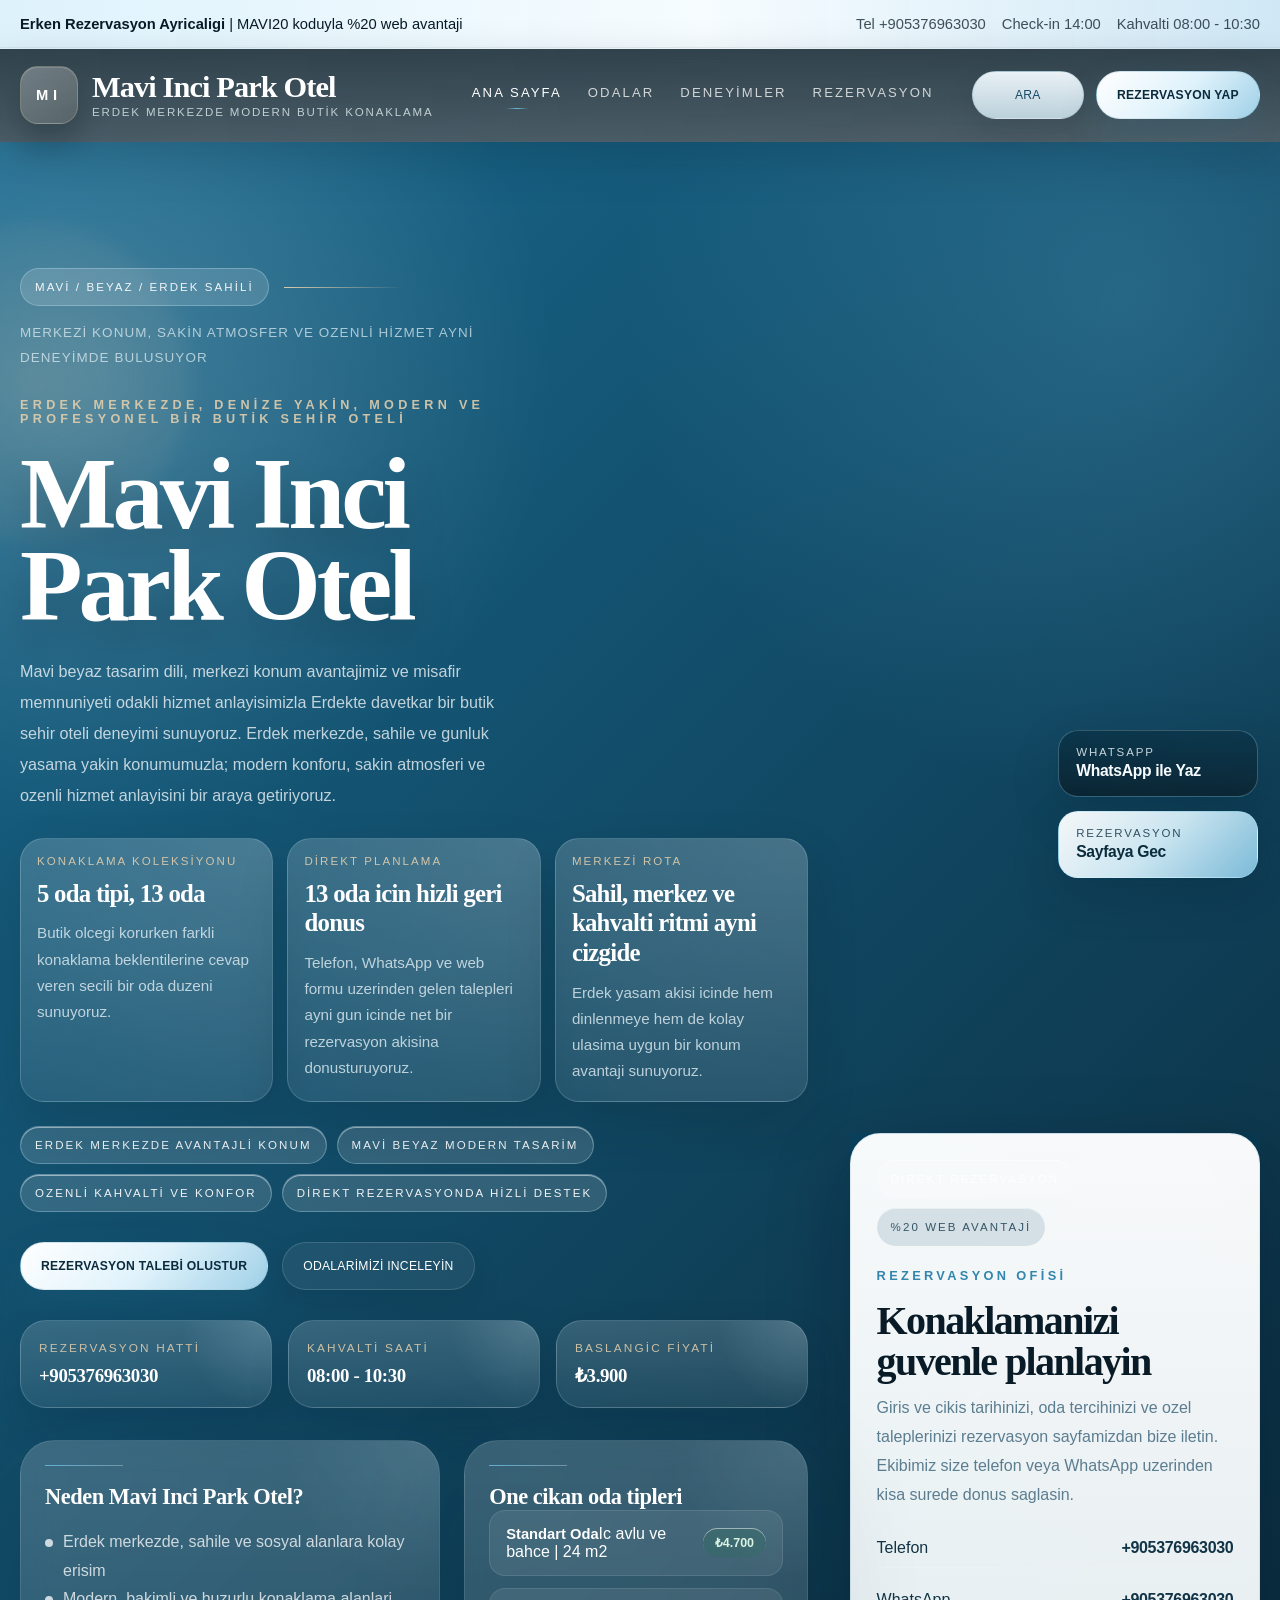
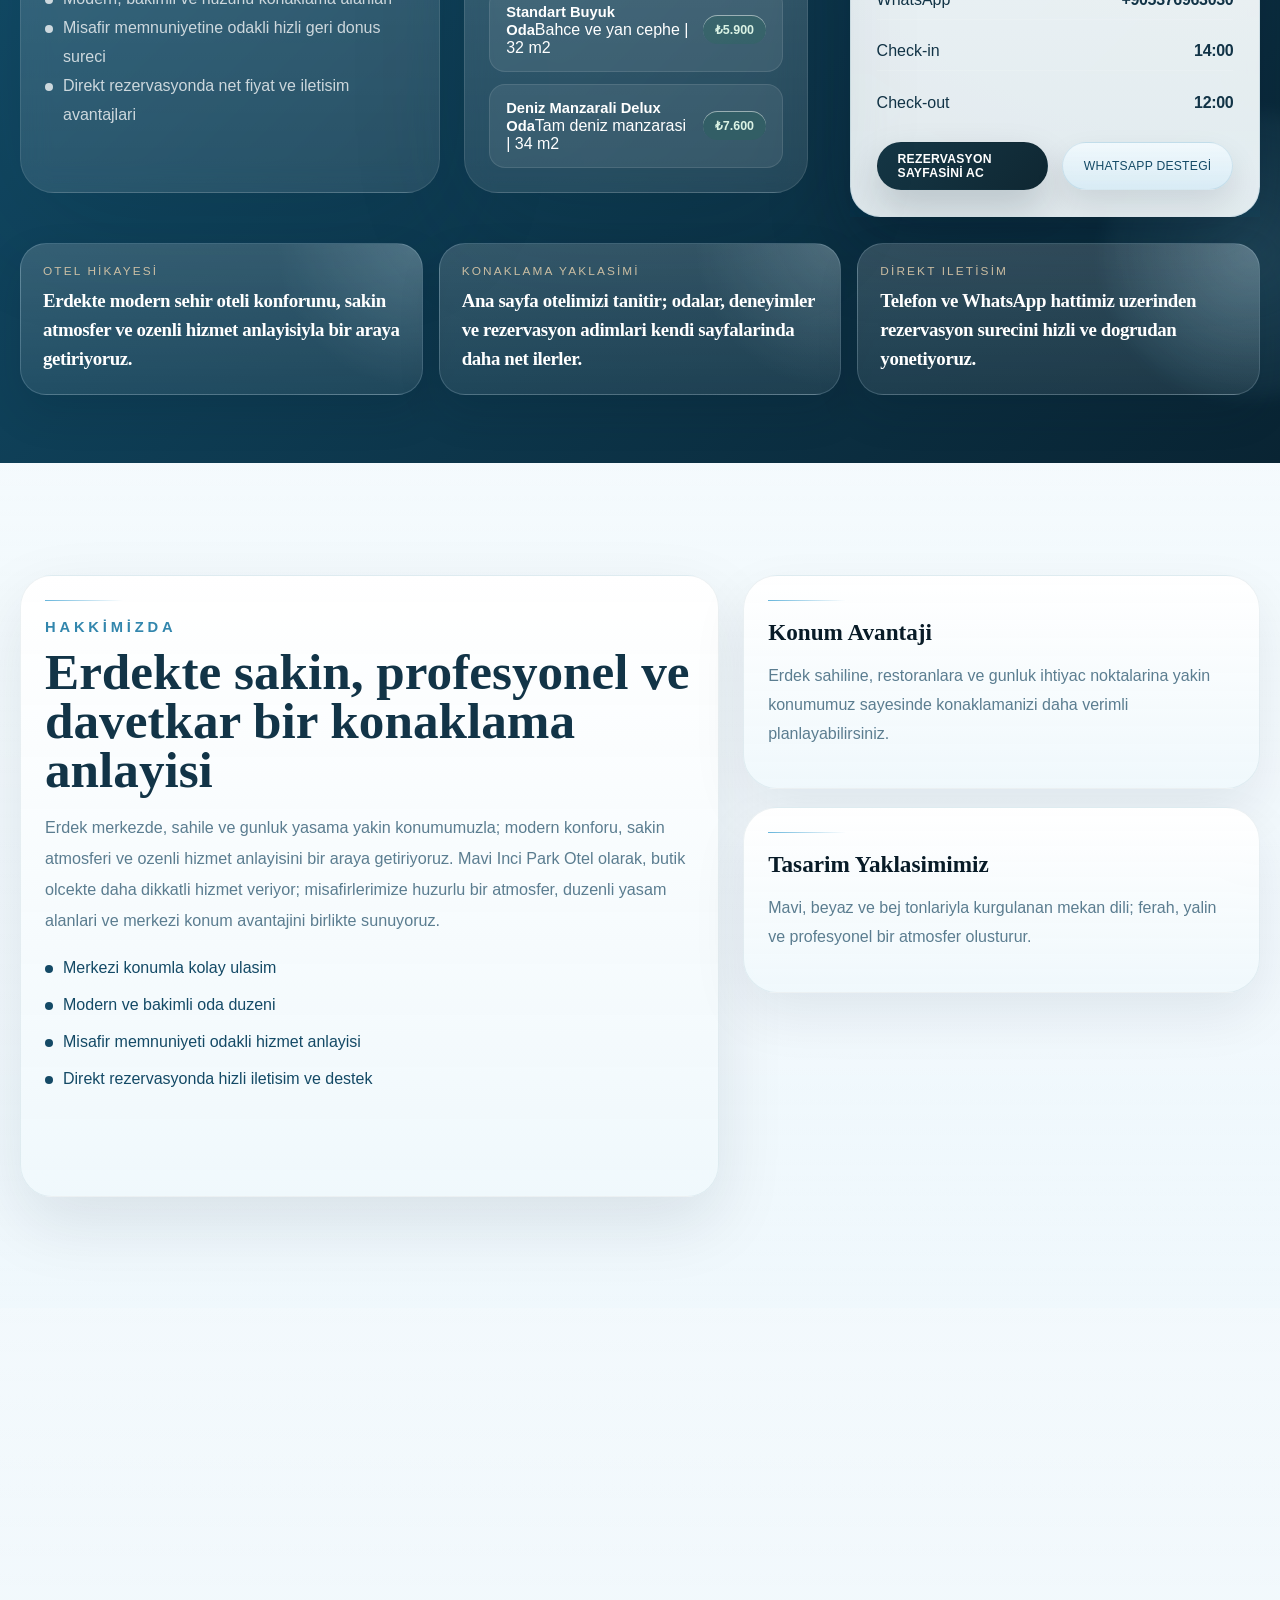
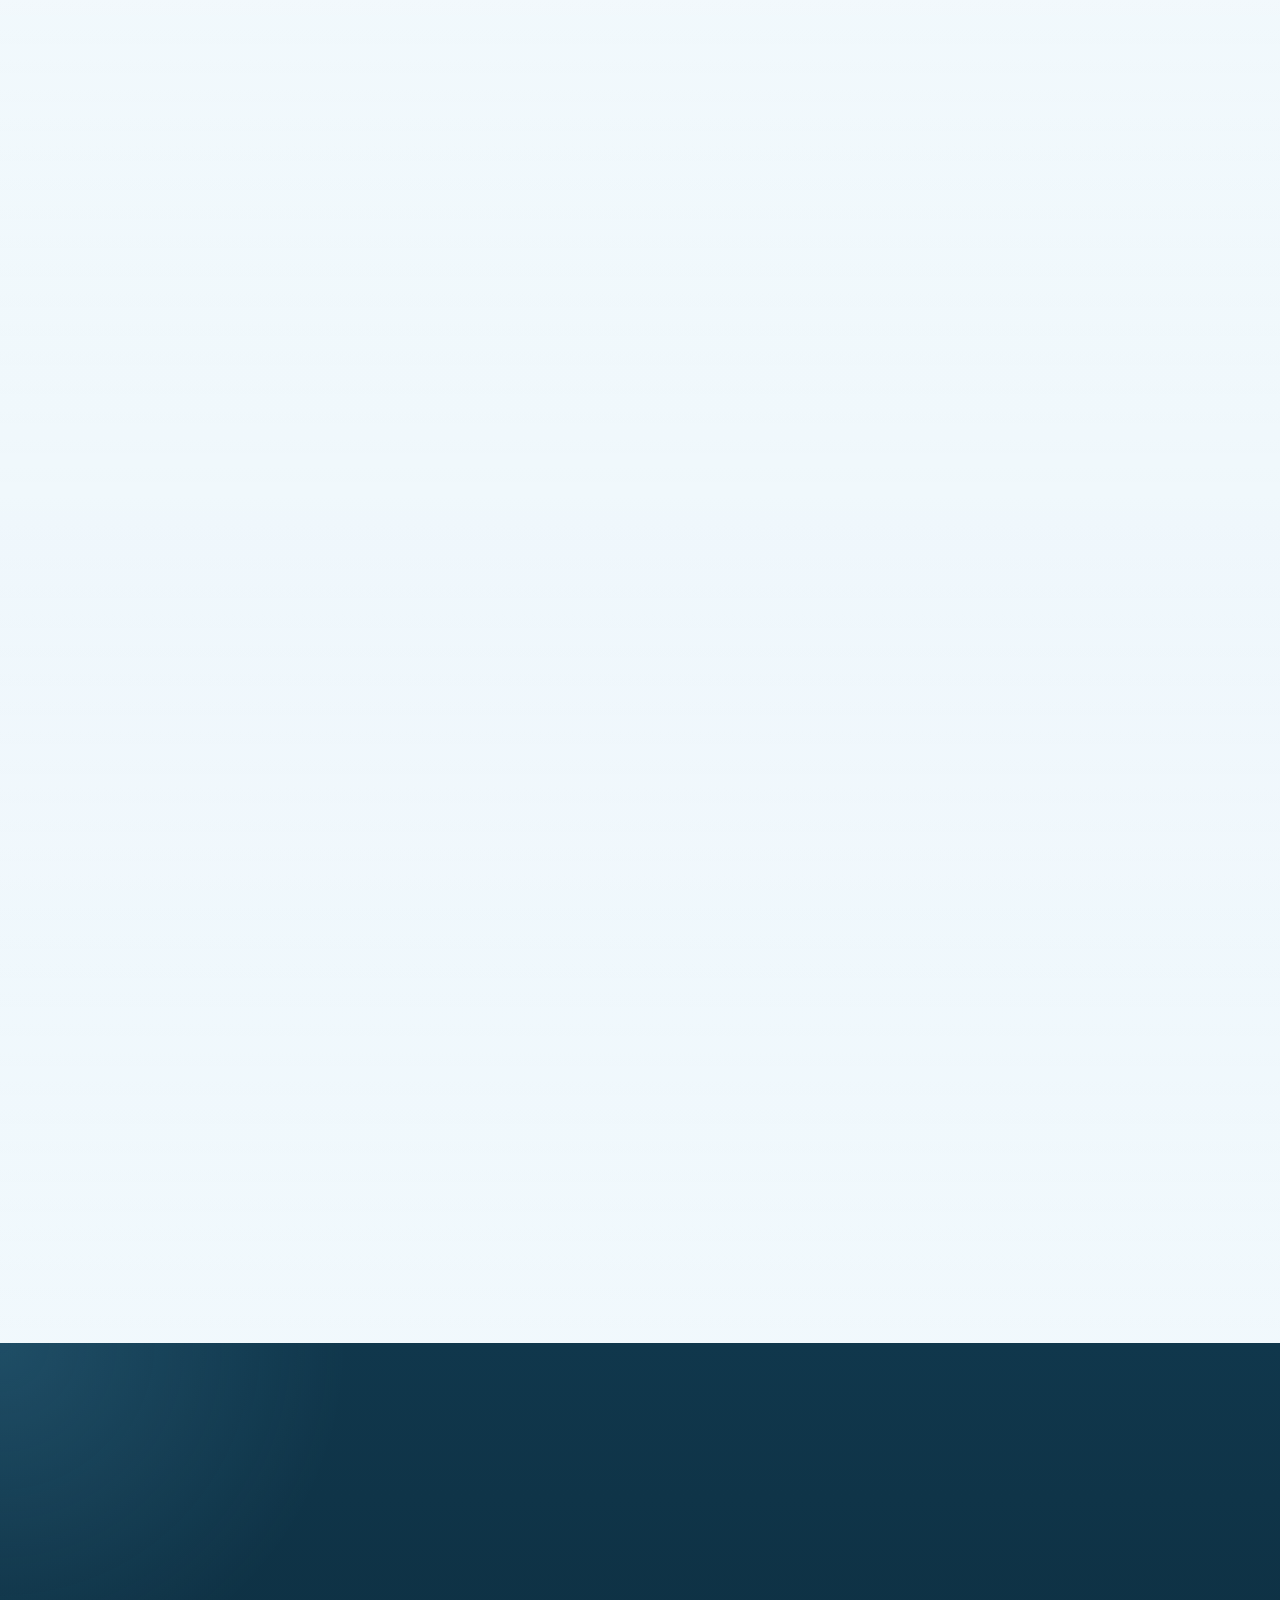
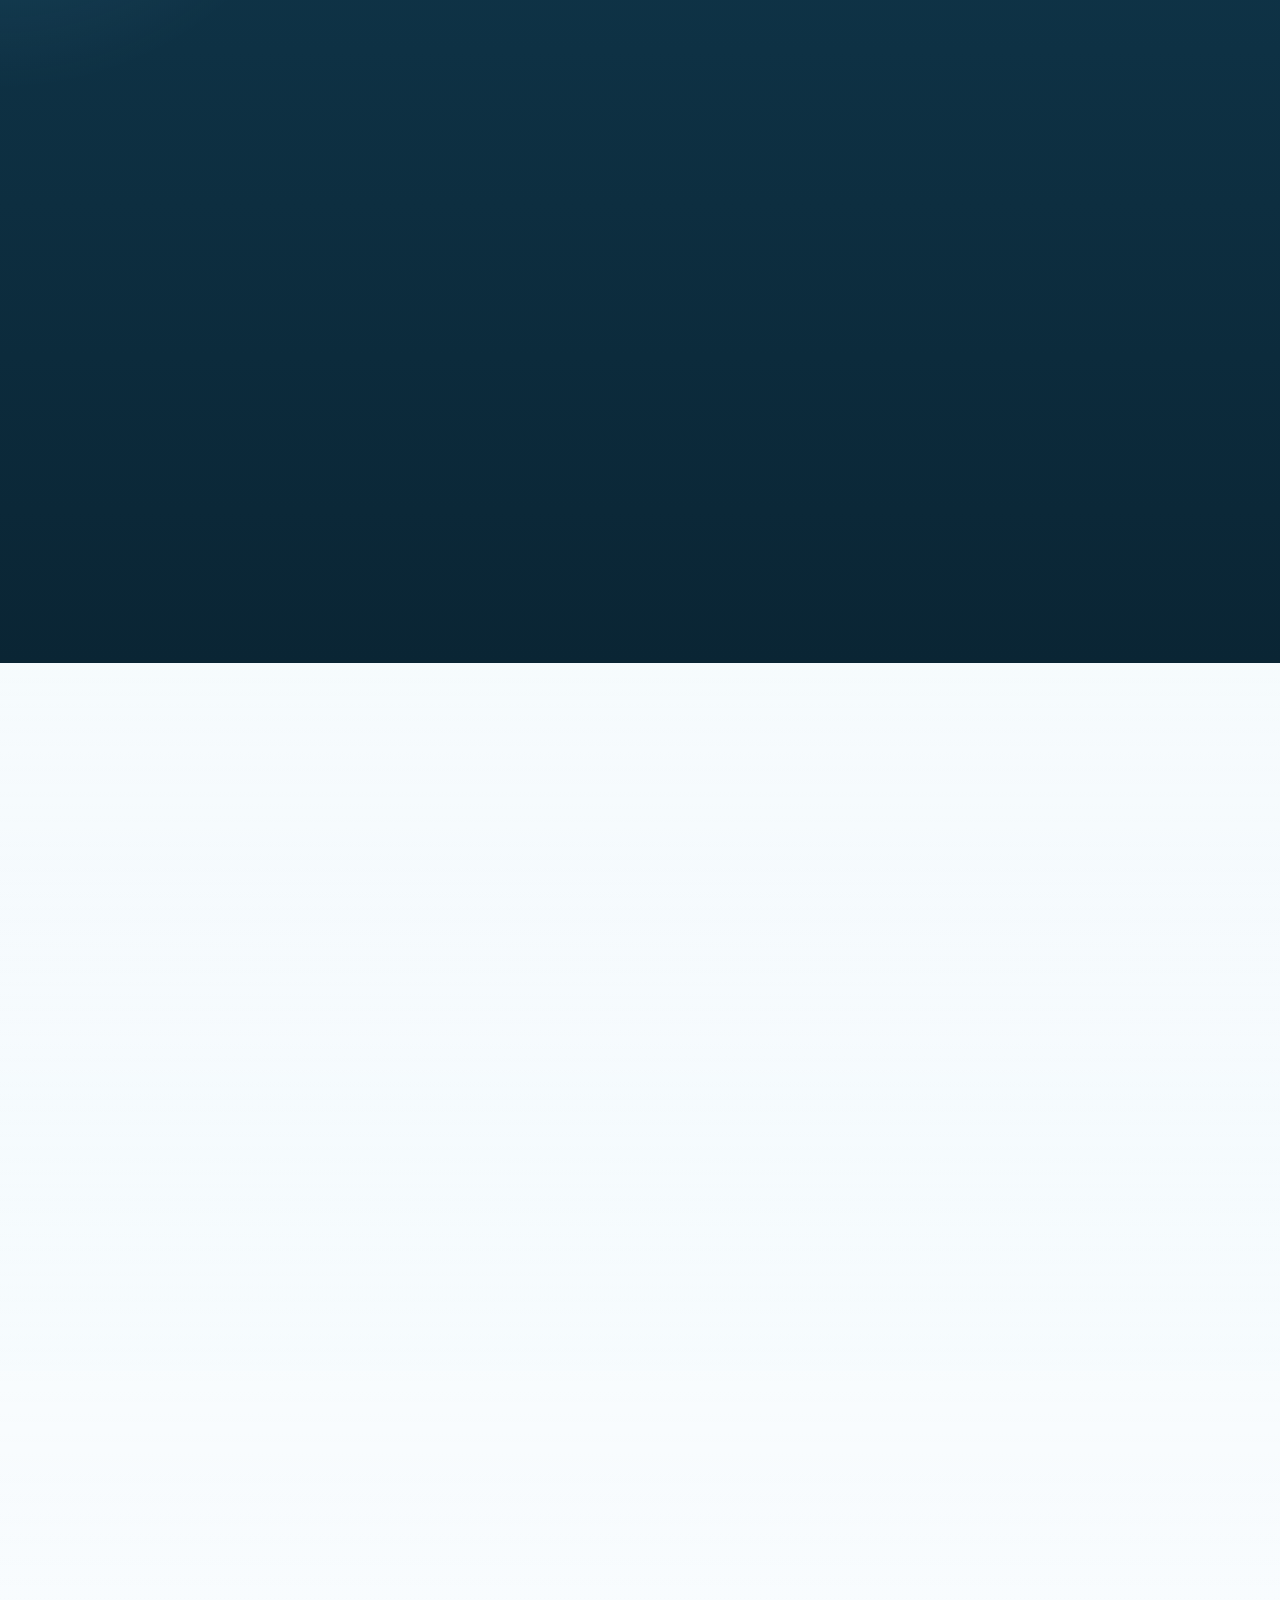
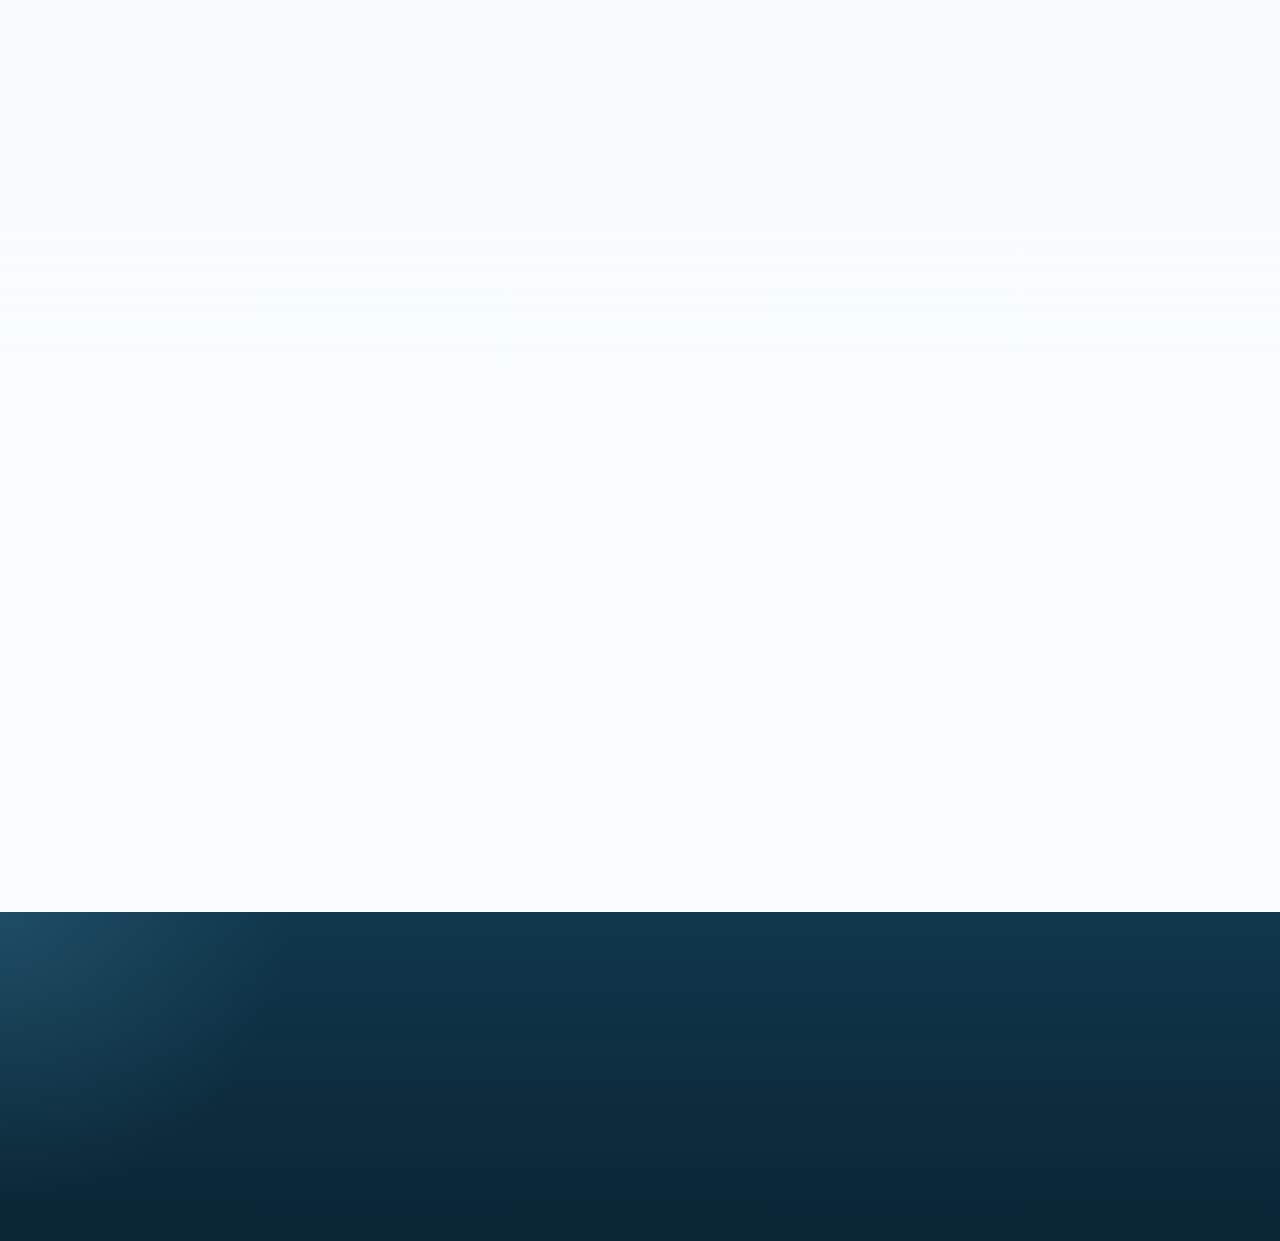
==== commit c48424a8: "Fix homepage boot failure and add deploy validation" ====
--- a/index.html
+++ b/index.html
@@ -34,10 +34,12 @@
     <link rel="stylesheet" href="./styles.css" />
     <script type="application/ld+json" id="structuredData"></script>
   </head>
-  <body>
+  <body data-page="home">
     <div id="root"></div>
+    <script src="./boot.js"></script>
     <script src="./site-state.override.js"></script>
     <script src="./site-data.js"></script>
-    <script src="./script.js"></script>
+    <script src="./site-shell.js"></script>
+    <script src="./home.js"></script>
   </body>
 </html>
--- a/styles.css
+++ b/styles.css
@@ -3205,3 +3205,1567 @@
     opacity: 1 !important;
   }
 }
+
+html {
+  scroll-behavior: smooth;
+}
+
+::selection {
+  background: rgba(86, 172, 214, 0.26);
+  color: #08202d;
+}
+
+body {
+  text-rendering: optimizeLegibility;
+}
+
+.site-header {
+  backdrop-filter: blur(18px) saturate(140%);
+  box-shadow: 0 16px 46px rgba(7, 26, 39, 0.18);
+}
+
+.desktop-nav a,
+.footer-links a,
+.contact-link {
+  position: relative;
+}
+
+.desktop-nav a::after,
+.footer-links a::after,
+.contact-link::after {
+  content: '';
+  position: absolute;
+  left: 0;
+  right: 0;
+  bottom: -0.22rem;
+  height: 1px;
+  background: linear-gradient(90deg, rgba(111, 193, 230, 0), rgba(111, 193, 230, 0.92), rgba(111, 193, 230, 0));
+  transform: scaleX(0.25);
+  transform-origin: center;
+  opacity: 0;
+  transition: transform 220ms ease, opacity 220ms ease;
+}
+
+.desktop-nav a:hover::after,
+.desktop-nav a:focus-visible::after,
+.footer-links a:hover::after,
+.footer-links a:focus-visible::after,
+.contact-link:hover::after,
+.contact-link:focus-visible::after {
+  transform: scaleX(1);
+  opacity: 1;
+}
+
+.button {
+  position: relative;
+  overflow: hidden;
+  letter-spacing: 0.02em;
+}
+
+.button::after {
+  content: '';
+  position: absolute;
+  inset: -160% auto -160% -36%;
+  width: 42%;
+  transform: rotate(22deg);
+  background: linear-gradient(180deg, rgba(255, 255, 255, 0), rgba(255, 255, 255, 0.52), rgba(255, 255, 255, 0));
+  opacity: 0;
+  transition: transform 320ms ease, opacity 320ms ease;
+}
+
+.button:hover::after,
+.button:focus-visible::after {
+  opacity: 0.92;
+  transform: translateX(240%) rotate(22deg);
+}
+
+.section-header {
+  position: relative;
+  max-width: 46rem;
+}
+
+.section-header::after {
+  content: '';
+  display: block;
+  width: 4.5rem;
+  height: 2px;
+  margin-top: 1.15rem;
+  border-radius: 999px;
+  background: linear-gradient(90deg, rgba(35, 121, 161, 0.9), rgba(181, 227, 247, 0.25));
+}
+
+.hero,
+.room-page-hero {
+  overflow: clip;
+}
+
+.hero-copy,
+.room-page-copy {
+  position: relative;
+  z-index: 1;
+}
+
+.hero-title,
+.room-page-title {
+  text-wrap: balance;
+}
+
+.hero-text,
+.section-text,
+.story-copy,
+.room-meta,
+.review-card p,
+.offer-card p,
+.contact-card p,
+.faq-item p {
+  text-wrap: pretty;
+}
+
+.hero-aside,
+.room-summary-card,
+.booking-summary-card,
+.booking-room-card {
+  box-shadow: 0 28px 80px rgba(8, 31, 45, 0.2);
+  backdrop-filter: blur(16px) saturate(132%);
+}
+
+.hero-signature-card,
+.hero-collector-card,
+.metric-card,
+.fact-chip {
+  box-shadow: 0 18px 42px rgba(8, 31, 45, 0.14);
+}
+
+.story-card,
+.room-card,
+.feature-card,
+.gallery-card,
+.review-card,
+.offer-card,
+.contact-card,
+.faq-item,
+.value-prop,
+.booking-shell,
+.booking-review-card,
+.room-related-card {
+  box-shadow: 0 22px 54px rgba(8, 31, 45, 0.08);
+  transition:
+    transform 260ms ease,
+    box-shadow 260ms ease,
+    border-color 260ms ease;
+}
+
+.story-card:hover,
+.room-card:hover,
+.feature-card:hover,
+.gallery-card:hover,
+.review-card:hover,
+.offer-card:hover,
+.contact-card:hover,
+.faq-item:hover,
+.value-prop:hover,
+.booking-review-card:hover,
+.room-related-card:hover {
+  transform: translateY(-6px);
+  box-shadow: 0 30px 72px rgba(8, 31, 45, 0.13);
+  border-color: rgba(43, 132, 173, 0.14);
+}
+
+.room-media,
+.gallery-media,
+.room-summary-media,
+.room-related-media {
+  position: relative;
+  isolation: isolate;
+}
+
+.room-media::before,
+.gallery-media::before,
+.room-summary-media::before,
+.room-related-media::before {
+  content: '';
+  position: absolute;
+  inset: 0;
+  background:
+    linear-gradient(180deg, rgba(255, 255, 255, 0.14), rgba(255, 255, 255, 0) 28%),
+    linear-gradient(180deg, rgba(10, 37, 51, 0), rgba(10, 37, 51, 0.42));
+  z-index: 1;
+  pointer-events: none;
+}
+
+.room-card h3,
+.gallery-card h3,
+.offer-card h3,
+.contact-card h3,
+.detail-card h3,
+.editorial-title {
+  letter-spacing: -0.02em;
+}
+
+.tag,
+.hero-ribbon,
+.quick-booking-badge,
+.status-pill {
+  box-shadow: inset 0 1px 0 rgba(255, 255, 255, 0.5);
+}
+
+.booking-shell {
+  position: relative;
+}
+
+.booking-summary-card {
+  position: sticky;
+  top: 6.25rem;
+}
+
+.gallery-card:nth-child(4n + 2) {
+  transform: translateY(16px);
+}
+
+.gallery-card:nth-child(4n + 2):hover {
+  transform: translateY(8px);
+}
+
+.footer {
+  overflow: clip;
+}
+
+.footer::after {
+  content: '';
+  position: absolute;
+  inset: auto -12% -12rem auto;
+  width: 30rem;
+  height: 30rem;
+  border-radius: 999px;
+  background: radial-gradient(circle, rgba(109, 191, 227, 0.16), rgba(109, 191, 227, 0));
+  pointer-events: none;
+}
+
+.floating-actions {
+  position: fixed;
+  right: 1.35rem;
+  bottom: 1.35rem;
+  z-index: 70;
+  display: grid;
+  gap: 0.85rem;
+}
+
+.floating-button {
+  display: flex;
+  flex-direction: column;
+  min-width: 12.5rem;
+  padding: 0.95rem 1.05rem 1rem;
+  border: 1px solid rgba(174, 224, 246, 0.28);
+  border-radius: 1.25rem;
+  text-decoration: none;
+  box-shadow: 0 18px 46px rgba(7, 31, 46, 0.22);
+  backdrop-filter: blur(18px) saturate(140%);
+  transition:
+    transform 220ms ease,
+    box-shadow 220ms ease,
+    border-color 220ms ease;
+}
+
+.floating-button span,
+.floating-button strong {
+  display: block;
+}
+
+.floating-button span {
+  font-size: 0.72rem;
+  letter-spacing: 0.16em;
+  text-transform: uppercase;
+  opacity: 0.8;
+}
+
+.floating-button strong {
+  margin-top: 0.28rem;
+  font-size: 0.98rem;
+  letter-spacing: -0.02em;
+}
+
+.floating-button:hover,
+.floating-button:focus-visible {
+  transform: translateY(-3px);
+  box-shadow: 0 22px 54px rgba(7, 31, 46, 0.28);
+  border-color: rgba(195, 235, 251, 0.42);
+}
+
+.floating-button-primary {
+  background:
+    linear-gradient(135deg, rgba(255, 255, 255, 0.96), rgba(221, 244, 253, 0.92) 48%, rgba(131, 194, 223, 0.94) 100%);
+  color: #0a2c3c;
+}
+
+.floating-button-secondary {
+  background:
+    linear-gradient(180deg, rgba(11, 53, 74, 0.94), rgba(12, 35, 47, 0.9)),
+    radial-gradient(circle at top right, rgba(105, 191, 228, 0.2), rgba(105, 191, 228, 0));
+  color: #f7fdff;
+}
+
+@media (max-width: 1100px) {
+  .gallery-card:nth-child(4n + 2) {
+    transform: none;
+  }
+}
+
+@media (max-width: 860px) {
+  body {
+    padding-bottom: calc(7.25rem + env(safe-area-inset-bottom));
+  }
+
+  .booking-summary-card {
+    position: relative;
+    top: auto;
+  }
+
+  .floating-actions {
+    left: 0.95rem;
+    right: 0.95rem;
+    bottom: calc(0.9rem + env(safe-area-inset-bottom));
+    grid-template-columns: 1fr 1fr;
+    gap: 0.75rem;
+    padding: 0.75rem;
+    border: 1px solid rgba(180, 227, 247, 0.28);
+    border-radius: 1.45rem;
+    background:
+      linear-gradient(180deg, rgba(10, 39, 54, 0.9), rgba(7, 25, 35, 0.84)),
+      radial-gradient(circle at top right, rgba(98, 179, 218, 0.18), rgba(98, 179, 218, 0));
+    box-shadow: 0 18px 46px rgba(7, 23, 32, 0.3);
+    backdrop-filter: blur(20px) saturate(150%);
+  }
+
+  .floating-button {
+    min-width: 0;
+    min-height: 4.1rem;
+    justify-content: center;
+    border-radius: 1rem;
+    box-shadow: none;
+  }
+
+  .floating-button span {
+    font-size: 0.68rem;
+    letter-spacing: 0.12em;
+  }
+
+  .floating-button strong {
+    font-size: 0.9rem;
+  }
+}
+
+.section-compare .section-header,
+.section-packages .section-header,
+.section-seasonal .section-header {
+  max-width: 54rem;
+}
+
+.compare-highlights {
+  display: grid;
+  grid-template-columns: repeat(3, minmax(0, 1fr));
+  gap: 1rem;
+  margin-top: 2rem;
+}
+
+.comparison-spotlight {
+  padding: 1.2rem 1.25rem;
+  border: 1px solid rgba(34, 118, 157, 0.12);
+  border-radius: 1.35rem;
+  background:
+    linear-gradient(180deg, rgba(255, 255, 255, 0.96), rgba(233, 246, 252, 0.9)),
+    radial-gradient(circle at top right, rgba(109, 191, 227, 0.16), rgba(109, 191, 227, 0));
+  box-shadow: 0 18px 44px rgba(8, 31, 45, 0.08);
+}
+
+.comparison-spotlight span,
+.package-kicker,
+.seasonal-topline span:last-child {
+  display: block;
+  font-size: 0.72rem;
+  letter-spacing: 0.14em;
+  text-transform: uppercase;
+  color: var(--muted);
+}
+
+.comparison-spotlight strong {
+  display: block;
+  margin-top: 0.55rem;
+  font-size: 1.05rem;
+  letter-spacing: -0.02em;
+  color: var(--ink);
+}
+
+.comparison-spotlight p {
+  margin: 0.65rem 0 0;
+  color: var(--muted);
+}
+
+.comparison-table-shell {
+  margin-top: 1.35rem;
+  overflow-x: auto;
+  border: 1px solid rgba(34, 118, 157, 0.1);
+  border-radius: 1.6rem;
+  background:
+    linear-gradient(180deg, rgba(255, 255, 255, 0.98), rgba(237, 248, 252, 0.94)),
+    radial-gradient(circle at top right, rgba(109, 191, 227, 0.12), rgba(109, 191, 227, 0));
+  box-shadow: 0 20px 54px rgba(8, 31, 45, 0.08);
+}
+
+.comparison-table {
+  width: 100%;
+  min-width: 980px;
+  border-collapse: separate;
+  border-spacing: 0;
+}
+
+.comparison-table thead th,
+.comparison-table tbody th,
+.comparison-table td {
+  padding: 1rem 1.15rem;
+  border-bottom: 1px solid rgba(24, 82, 108, 0.08);
+  text-align: left;
+  vertical-align: top;
+}
+
+.comparison-table thead th {
+  background: rgba(245, 252, 255, 0.96);
+  font-weight: 600;
+}
+
+.comparison-table thead th:first-child,
+.comparison-table tbody th {
+  position: sticky;
+  left: 0;
+  z-index: 2;
+  backdrop-filter: blur(12px);
+}
+
+.comparison-table thead th:first-child {
+  z-index: 3;
+}
+
+.comparison-table tbody th {
+  width: 12.75rem;
+  font-size: 0.76rem;
+  letter-spacing: 0.12em;
+  text-transform: uppercase;
+  color: var(--muted);
+  background: rgba(250, 254, 255, 0.98);
+}
+
+.comparison-table tbody tr:last-child th,
+.comparison-table tbody tr:last-child td {
+  border-bottom: 0;
+}
+
+.comparison-room-head {
+  display: grid;
+  gap: 0.35rem;
+  min-width: 11rem;
+}
+
+.comparison-room-head strong {
+  font-size: 1rem;
+  letter-spacing: -0.02em;
+  color: var(--ink);
+}
+
+.comparison-room-head span:last-child {
+  color: var(--muted);
+}
+
+.comparison-room-tag {
+  display: inline-flex;
+  width: fit-content;
+  padding: 0.35rem 0.65rem;
+  border: 1px solid rgba(43, 132, 173, 0.14);
+  border-radius: 999px;
+  background: rgba(219, 242, 252, 0.92);
+  font-size: 0.72rem;
+  letter-spacing: 0.12em;
+  text-transform: uppercase;
+  color: var(--ocean-900);
+}
+
+.comparison-table td {
+  color: var(--ink);
+}
+
+.package-grid {
+  display: grid;
+  grid-template-columns: repeat(3, minmax(0, 1fr));
+  gap: 1.15rem;
+  margin-top: 2rem;
+}
+
+.package-card {
+  display: flex;
+  flex-direction: column;
+  padding: 1.5rem;
+  border: 1px solid rgba(34, 118, 157, 0.1);
+  border-radius: 1.65rem;
+  background:
+    linear-gradient(180deg, rgba(255, 255, 255, 0.98), rgba(236, 248, 252, 0.94)),
+    radial-gradient(circle at top right, rgba(109, 191, 227, 0.12), rgba(109, 191, 227, 0));
+  box-shadow: 0 22px 56px rgba(8, 31, 45, 0.08);
+  transition: transform 240ms ease, box-shadow 240ms ease, border-color 240ms ease;
+}
+
+.package-card:hover {
+  transform: translateY(-6px);
+  border-color: rgba(43, 132, 173, 0.16);
+  box-shadow: 0 28px 64px rgba(8, 31, 45, 0.12);
+}
+
+.package-card.is-featured {
+  background:
+    linear-gradient(180deg, rgba(14, 61, 82, 0.96), rgba(9, 33, 47, 0.94)),
+    radial-gradient(circle at top right, rgba(109, 191, 227, 0.24), rgba(109, 191, 227, 0));
+  border-color: rgba(186, 231, 249, 0.18);
+  color: #f4fbff;
+}
+
+.package-card.is-featured h3,
+.package-card.is-featured p,
+.package-card.is-featured strong,
+.package-card.is-featured li,
+.package-card.is-featured .package-kicker {
+  color: inherit;
+}
+
+.package-topline,
+.seasonal-topline,
+.package-meta,
+.seasonal-meta {
+  display: flex;
+  align-items: start;
+  justify-content: space-between;
+  gap: 1rem;
+}
+
+.package-card h3 {
+  margin: 0.95rem 0 0;
+  font-size: 1.35rem;
+  letter-spacing: -0.03em;
+}
+
+.package-card p {
+  margin: 0.8rem 0 0;
+  color: var(--muted);
+}
+
+.package-card.is-featured p,
+.package-card.is-featured .package-topline span,
+.package-card.is-featured .package-meta span {
+  color: rgba(242, 250, 255, 0.78);
+}
+
+.package-meta {
+  margin-top: 1rem;
+  padding: 1rem 0 0.95rem;
+  border-top: 1px solid rgba(31, 105, 141, 0.1);
+}
+
+.package-meta > div,
+.seasonal-meta {
+  display: grid;
+  gap: 0.25rem;
+}
+
+.package-meta span,
+.seasonal-meta span {
+  font-size: 0.82rem;
+  color: var(--muted);
+}
+
+.package-meta strong,
+.seasonal-meta strong,
+.seasonal-promo-card h4,
+.seasonal-note strong {
+  letter-spacing: -0.02em;
+}
+
+.package-perks {
+  display: grid;
+  gap: 0.8rem;
+  margin: 1rem 0 0;
+  padding: 0;
+  list-style: none;
+}
+
+.package-perks li {
+  position: relative;
+  padding-left: 1.15rem;
+}
+
+.package-perks li::before {
+  content: '';
+  position: absolute;
+  left: 0;
+  top: 0.55rem;
+  width: 0.42rem;
+  height: 0.42rem;
+  border-radius: 999px;
+  background: linear-gradient(180deg, #62b3da, #1d6e92);
+}
+
+.package-card.is-featured .package-perks li::before {
+  background: linear-gradient(180deg, #ffffff, #b5e1f2);
+}
+
+.package-actions {
+  display: flex;
+  gap: 0.75rem;
+  margin-top: auto;
+  padding-top: 1.15rem;
+}
+
+.package-actions .button {
+  flex: 1 1 0;
+}
+
+.section-seasonal .section-text,
+.section-seasonal .section-title,
+.section-seasonal .section-kicker {
+  color: inherit;
+}
+
+.seasonal-grid {
+  display: grid;
+  grid-template-columns: minmax(0, 1.4fr) minmax(20rem, 0.9fr);
+  gap: 1.2rem;
+  align-items: start;
+}
+
+.seasonal-panel,
+.seasonal-brief {
+  padding: 1.55rem;
+  border: 1px solid rgba(181, 227, 247, 0.14);
+  border-radius: 1.7rem;
+  background:
+    linear-gradient(180deg, rgba(255, 255, 255, 0.12), rgba(255, 255, 255, 0.06)),
+    radial-gradient(circle at top right, rgba(109, 191, 227, 0.14), rgba(109, 191, 227, 0));
+  box-shadow: 0 22px 62px rgba(3, 17, 24, 0.18);
+}
+
+.seasonal-card-grid,
+.seasonal-promo-list {
+  display: grid;
+  gap: 1rem;
+}
+
+.seasonal-card-grid {
+  grid-template-columns: repeat(3, minmax(0, 1fr));
+  margin-top: 1.7rem;
+}
+
+.seasonal-card,
+.seasonal-promo-card,
+.seasonal-note {
+  padding: 1.2rem;
+  border: 1px solid rgba(181, 227, 247, 0.12);
+  border-radius: 1.3rem;
+  background:
+    linear-gradient(180deg, rgba(255, 255, 255, 0.12), rgba(255, 255, 255, 0.05)),
+    radial-gradient(circle at top right, rgba(109, 191, 227, 0.12), rgba(109, 191, 227, 0));
+}
+
+.seasonal-card.is-accent {
+  background:
+    linear-gradient(180deg, rgba(145, 210, 237, 0.22), rgba(255, 255, 255, 0.08)),
+    radial-gradient(circle at top right, rgba(235, 248, 255, 0.18), rgba(235, 248, 255, 0));
+}
+
+.seasonal-card h3,
+.seasonal-promo-card h4 {
+  margin: 0.8rem 0 0;
+  color: #f7fdff;
+}
+
+.seasonal-card p,
+.seasonal-promo-card p,
+.seasonal-note p {
+  margin: 0.7rem 0 0;
+  color: rgba(236, 247, 252, 0.78);
+}
+
+.seasonal-brief h3 {
+  margin: 0.55rem 0 0;
+  color: #f7fdff;
+}
+
+.seasonal-note {
+  margin-top: 1rem;
+}
+
+@media (max-width: 1180px) {
+  .package-grid,
+  .seasonal-card-grid {
+    grid-template-columns: repeat(2, minmax(0, 1fr));
+  }
+
+  .seasonal-grid {
+    grid-template-columns: 1fr;
+  }
+}
+
+@media (max-width: 860px) {
+  .compare-highlights,
+  .package-grid,
+  .seasonal-card-grid {
+    grid-template-columns: 1fr;
+  }
+
+  .comparison-table {
+    min-width: 760px;
+  }
+
+  .package-actions {
+    flex-direction: column;
+  }
+
+  .seasonal-panel,
+  .seasonal-brief {
+    padding: 1.2rem;
+  }
+}
+
+.site-header-page {
+  background:
+    linear-gradient(180deg, rgba(10, 27, 37, 0.82), rgba(10, 27, 37, 0.7)),
+    radial-gradient(circle at top right, rgba(109, 191, 227, 0.12), rgba(109, 191, 227, 0));
+  border-bottom-color: rgba(255, 255, 255, 0.14);
+}
+
+.desktop-nav a.is-current,
+.footer-links a.is-current {
+  color: #ffffff;
+}
+
+.desktop-nav a.is-current::after,
+.footer-links a.is-current::after {
+  width: 100%;
+  opacity: 1;
+}
+
+.nav-contact-button {
+  min-width: 112px;
+}
+
+.hero-home {
+  padding-bottom: 68px;
+}
+
+.hero-home .hero-title {
+  max-width: 10ch;
+}
+
+.reservation-office-card {
+  padding: 1.6rem;
+  border-radius: 1.9rem;
+  background:
+    linear-gradient(180deg, rgba(255, 255, 255, 0.97), rgba(244, 250, 252, 0.92)),
+    radial-gradient(circle at top right, rgba(109, 191, 227, 0.18), rgba(109, 191, 227, 0));
+  border: 1px solid rgba(34, 118, 157, 0.12);
+  box-shadow: 0 28px 70px rgba(7, 27, 38, 0.16);
+  color: var(--ink);
+}
+
+.reservation-office-card h2 {
+  margin: 0.85rem 0 0;
+  font-family: Georgia, 'Times New Roman', serif;
+  font-size: clamp(1.9rem, 4vw, 2.5rem);
+  line-height: 1.02;
+  letter-spacing: -0.04em;
+  color: var(--ocean-980);
+}
+
+.reservation-office-meta {
+  display: grid;
+  gap: 0.8rem;
+  margin-top: 1.2rem;
+}
+
+.reservation-office-actions,
+.section-cta-row {
+  display: flex;
+  flex-wrap: wrap;
+  gap: 0.85rem;
+}
+
+.reservation-office-actions {
+  margin-top: 1.25rem;
+}
+
+.reservation-office-actions .button,
+.section-cta-row .button {
+  flex: 1 1 0;
+}
+
+.page-hero {
+  position: relative;
+  padding: 34px 0 54px;
+  color: var(--white);
+  background:
+    radial-gradient(circle at top left, rgba(228, 207, 173, 0.18), transparent 24%),
+    radial-gradient(circle at 85% 10%, rgba(76, 140, 169, 0.22), transparent 30%),
+    linear-gradient(135deg, #16394a 0%, #0f2c39 42%, #0b1d27 100%);
+}
+
+.page-hero::before {
+  content: '';
+  position: absolute;
+  inset: auto auto -140px -80px;
+  width: 360px;
+  height: 360px;
+  border-radius: 50%;
+  background: radial-gradient(circle, rgba(228, 207, 173, 0.14), rgba(228, 207, 173, 0));
+  pointer-events: none;
+}
+
+.page-hero-grid {
+  position: relative;
+  z-index: 1;
+  display: grid;
+  grid-template-columns: minmax(0, 1.18fr) minmax(18rem, 25rem);
+  gap: 1.5rem;
+  align-items: stretch;
+}
+
+.page-hero-copy {
+  padding: 2rem 0 0.5rem;
+}
+
+.page-hero-copy .hero-text {
+  max-width: 62ch;
+}
+
+.page-hero-aside {
+  display: grid;
+  align-content: end;
+}
+
+.page-hero-aside .contact-card {
+  min-height: 100%;
+  background:
+    linear-gradient(180deg, rgba(255, 255, 255, 0.95), rgba(246, 250, 252, 0.94)),
+    radial-gradient(circle at top right, rgba(109, 191, 227, 0.12), rgba(109, 191, 227, 0));
+}
+
+.page-hero-rooms {
+  background:
+    radial-gradient(circle at top left, rgba(228, 207, 173, 0.18), transparent 28%),
+    radial-gradient(circle at 88% 12%, rgba(76, 140, 169, 0.24), transparent 30%),
+    linear-gradient(135deg, #143646 0%, #0d2734 100%);
+}
+
+.page-hero-experiences {
+  background:
+    radial-gradient(circle at top left, rgba(240, 220, 184, 0.18), transparent 28%),
+    radial-gradient(circle at 85% 14%, rgba(93, 161, 192, 0.26), transparent 34%),
+    linear-gradient(135deg, #183b4c 0%, #0e2530 100%);
+}
+
+.page-hero-booking {
+  background:
+    radial-gradient(circle at top left, rgba(240, 220, 184, 0.2), transparent 26%),
+    radial-gradient(circle at 84% 12%, rgba(118, 192, 225, 0.22), transparent 32%),
+    linear-gradient(135deg, #153a4b 0%, #0b2029 100%);
+}
+
+.section-stay-preview,
+.section-destination {
+  position: relative;
+}
+
+.section-stay-preview::before,
+.section-destination::before {
+  content: '';
+  position: absolute;
+  inset: 24px 0 auto;
+  height: 1px;
+  background: linear-gradient(90deg, rgba(29, 82, 101, 0), rgba(29, 82, 101, 0.14), rgba(29, 82, 101, 0));
+}
+
+.stay-preview-grid,
+.destination-grid {
+  display: grid;
+  gap: 1.15rem;
+  margin-top: 2rem;
+}
+
+.stay-preview-grid {
+  grid-template-columns: repeat(3, minmax(0, 1fr));
+}
+
+.destination-grid {
+  grid-template-columns: repeat(3, minmax(0, 1fr));
+}
+
+.stay-preview-card,
+.destination-card {
+  position: relative;
+  overflow: hidden;
+  border-radius: 1.8rem;
+  border: 1px solid rgba(25, 96, 126, 0.1);
+  box-shadow: 0 24px 60px rgba(8, 27, 37, 0.08);
+}
+
+.stay-preview-card {
+  display: grid;
+  grid-template-rows: auto 1fr;
+  background:
+    linear-gradient(180deg, rgba(255, 255, 255, 0.98), rgba(239, 247, 250, 0.94)),
+    radial-gradient(circle at top right, rgba(109, 191, 227, 0.12), rgba(109, 191, 227, 0));
+}
+
+.stay-preview-card .room-media {
+  aspect-ratio: 1.12 / 1;
+}
+
+.stay-preview-card .room-media img,
+.stay-preview-card .room-media .media-fallback {
+  width: 100%;
+  height: 100%;
+  object-fit: cover;
+}
+
+.stay-preview-body {
+  display: grid;
+  gap: 1rem;
+  padding: 1.25rem;
+}
+
+.stay-preview-body > p {
+  margin: 0;
+  color: var(--muted);
+  line-height: 1.75;
+}
+
+.stay-preview-meta {
+  display: flex;
+  flex-wrap: wrap;
+  gap: 0.65rem;
+}
+
+.stay-preview-meta span {
+  display: inline-flex;
+  align-items: center;
+  padding: 0.55rem 0.85rem;
+  border-radius: 999px;
+  background: rgba(19, 63, 83, 0.06);
+  color: var(--ocean-900);
+  font-size: 0.86rem;
+  font-weight: 700;
+}
+
+.section-cta-row {
+  margin-top: 1.5rem;
+  justify-content: center;
+}
+
+.feature-stat {
+  margin-top: 1rem;
+  display: inline-flex;
+  align-items: center;
+  padding: 0.6rem 0.95rem;
+  border-radius: 999px;
+  background: rgba(255, 255, 255, 0.09);
+  border: 1px solid rgba(255, 255, 255, 0.12);
+  color: rgba(247, 253, 255, 0.92);
+  font-size: 0.85rem;
+  font-weight: 700;
+  letter-spacing: 0.04em;
+}
+
+.destination-card {
+  padding: 1.5rem;
+  background:
+    linear-gradient(180deg, rgba(255, 255, 255, 0.98), rgba(247, 241, 231, 0.92)),
+    radial-gradient(circle at top right, rgba(109, 191, 227, 0.1), rgba(109, 191, 227, 0));
+}
+
+.destination-card h3 {
+  margin: 0;
+  font-family: Georgia, 'Times New Roman', serif;
+  font-size: 1.45rem;
+  line-height: 1.08;
+  color: var(--ocean-980);
+}
+
+.destination-card p {
+  margin: 0.85rem 0 0;
+  color: var(--muted);
+  line-height: 1.78;
+}
+
+.destination-card span {
+  display: inline-flex;
+  margin-top: 1rem;
+  padding: 0.6rem 0.9rem;
+  border-radius: 999px;
+  background: rgba(20, 68, 89, 0.08);
+  color: var(--ocean-900);
+  font-size: 0.82rem;
+  font-weight: 700;
+  letter-spacing: 0.06em;
+  text-transform: uppercase;
+}
+
+@media (max-width: 1180px) {
+  .page-hero-grid,
+  .hero-grid {
+    grid-template-columns: 1fr;
+  }
+
+  .page-hero-aside,
+  .hero-aside {
+    align-content: start;
+  }
+
+  .stay-preview-grid,
+  .destination-grid {
+    grid-template-columns: repeat(2, minmax(0, 1fr));
+  }
+}
+
+@media (max-width: 860px) {
+  .page-hero,
+  .hero {
+    padding-bottom: 48px;
+  }
+
+  .reservation-office-actions,
+  .section-cta-row {
+    flex-direction: column;
+  }
+
+  .stay-preview-grid,
+  .destination-grid {
+    grid-template-columns: 1fr;
+  }
+
+  .page-hero-copy {
+    padding-top: 1rem;
+  }
+}
+
+@media (max-width: 640px) {
+  .reservation-office-card,
+  .page-hero-aside .contact-card,
+  .stay-preview-body,
+  .destination-card {
+    padding: 1.15rem;
+  }
+
+  .page-hero .hero-title,
+  .hero-home .hero-title {
+    max-width: none;
+  }
+
+  .nav-contact-button {
+    min-width: 0;
+  }
+}
+
+@media (prefers-reduced-motion: reduce) {
+  .button,
+  .floating-button,
+  .story-card,
+  .room-card,
+  .feature-card,
+  .gallery-card,
+  .review-card,
+  .offer-card,
+  .contact-card,
+  .faq-item,
+  .value-prop,
+  .booking-review-card,
+  .room-related-card,
+  .package-card {
+    transition: none !important;
+    transform: none !important;
+  }
+}
+
+.top-strip {
+  backdrop-filter: blur(18px);
+  border-bottom: 1px solid rgba(255, 255, 255, 0.06);
+}
+
+.brand-copy strong,
+.footer-brand strong {
+  letter-spacing: -0.03em;
+}
+
+.brand-copy span {
+  color: rgba(232, 244, 249, 0.76);
+  letter-spacing: 0.16em;
+  text-transform: uppercase;
+}
+
+.hero-prelude {
+  gap: 0.95rem;
+}
+
+.hero-annotation {
+  max-width: 34rem;
+  font-size: 0.84rem;
+  letter-spacing: 0.08em;
+  line-height: 1.85;
+  color: rgba(235, 246, 250, 0.68);
+}
+
+.kicker {
+  max-width: 34rem;
+  letter-spacing: 0.34em;
+  font-size: 0.79rem;
+  font-weight: 700;
+}
+
+.section-header,
+.gallery-heading {
+  gap: 1rem;
+}
+
+.section-header::after {
+  width: 5.5rem;
+  margin-top: 0.2rem;
+}
+
+.hero-title,
+.section-title,
+.editorial-title,
+.gallery-heading h2 {
+  letter-spacing: -0.04em;
+}
+
+.hero-text,
+.section-text,
+.story-copy,
+.review-card p,
+.contact-card p,
+.destination-card p,
+.feature-card p,
+.editorial-card p,
+.footer-brand span {
+  font-size: clamp(1.01rem, 1vw, 1.14rem);
+  line-height: 1.92;
+}
+
+.hero-text {
+  max-width: 56ch;
+}
+
+.page-hero-copy .hero-text {
+  max-width: 60ch;
+}
+
+.story-card,
+.feature-card,
+.review-card,
+.contact-card,
+.editorial-card,
+.booking-shell,
+.booking-review-card,
+.destination-card,
+.seasonal-promo-card,
+.seasonal-card {
+  border-radius: 2rem;
+}
+
+.story-card,
+.feature-card,
+.review-card,
+.contact-card,
+.destination-card,
+.seasonal-promo-card,
+.seasonal-card,
+.booking-review-card {
+  box-shadow: 0 26px 68px rgba(8, 31, 45, 0.1);
+}
+
+.hero-collector-card strong,
+.hero-signature-card strong,
+.summary-line strong {
+  letter-spacing: -0.02em;
+}
+
+.hero-collector-card strong {
+  line-height: 1.55;
+}
+
+.booking-shell-header h3,
+.booking-panel-header h3,
+.gallery-heading h2,
+.seasonal-note strong,
+.package-card h3 {
+  letter-spacing: -0.03em;
+}
+
+.booking-shell-header p,
+.booking-panel-header p,
+.seasonal-note p,
+.package-card p {
+  line-height: 1.84;
+}
+
+.footer-note {
+  color: rgba(235, 246, 250, 0.72);
+}
+
+@media (max-width: 860px) {
+  .hero-annotation,
+  .kicker {
+    max-width: none;
+  }
+
+  .section-header,
+  .gallery-heading {
+    gap: 0.85rem;
+  }
+}
+
+.hero-home {
+  position: relative;
+  overflow: clip;
+}
+
+.hero-home::before,
+.hero-home::after {
+  content: '';
+  position: absolute;
+  border-radius: 999px;
+  pointer-events: none;
+  filter: blur(8px);
+  opacity: 0.8;
+  animation: heroAuraShift 12s ease-in-out infinite;
+}
+
+.hero-home::before {
+  inset: 5rem auto auto -8rem;
+  width: 20rem;
+  height: 20rem;
+  background: radial-gradient(circle, rgba(228, 207, 173, 0.24), rgba(228, 207, 173, 0));
+}
+
+.hero-home::after {
+  inset: auto -7rem 4rem auto;
+  width: 18rem;
+  height: 18rem;
+  background: radial-gradient(circle, rgba(124, 196, 226, 0.24), rgba(124, 196, 226, 0));
+  animation-delay: -4s;
+}
+
+.hero-spotlight-grid {
+  display: grid;
+  grid-template-columns: repeat(3, minmax(0, 1fr));
+  gap: 0.9rem;
+  margin-top: 1.7rem;
+}
+
+.hero-spotlight-card {
+  position: relative;
+  overflow: hidden;
+  padding: 1rem 1rem 1.05rem;
+  border-radius: 1.5rem;
+  border: 1px solid rgba(210, 237, 248, 0.18);
+  background:
+    linear-gradient(180deg, rgba(255, 255, 255, 0.14), rgba(255, 255, 255, 0.08)),
+    radial-gradient(circle at top right, rgba(210, 237, 248, 0.12), rgba(210, 237, 248, 0));
+  box-shadow: 0 22px 52px rgba(5, 18, 26, 0.14);
+  transition: transform 260ms ease, box-shadow 260ms ease, border-color 260ms ease;
+}
+
+.hero-spotlight-card::before {
+  content: '';
+  position: absolute;
+  inset: 0;
+  background: linear-gradient(115deg, rgba(255, 255, 255, 0.12), rgba(255, 255, 255, 0));
+  opacity: 0;
+  transition: opacity 260ms ease;
+}
+
+.hero-spotlight-card span {
+  position: relative;
+  z-index: 1;
+  display: block;
+  color: rgba(228, 207, 173, 0.88);
+  font-size: 0.72rem;
+  letter-spacing: 0.18em;
+  text-transform: uppercase;
+}
+
+.hero-spotlight-card strong {
+  position: relative;
+  z-index: 1;
+  display: block;
+  margin-top: 0.7rem;
+  color: var(--white);
+  font-family: var(--font-display);
+  font-size: clamp(1.15rem, 2vw, 1.55rem);
+  line-height: 1.2;
+  letter-spacing: -0.03em;
+}
+
+.hero-spotlight-card p {
+  position: relative;
+  z-index: 1;
+  margin: 0.75rem 0 0;
+  color: rgba(235, 246, 250, 0.76);
+  font-size: 0.95rem;
+  line-height: 1.72;
+}
+
+.hero-spotlight-card:hover {
+  transform: translateY(-0.35rem);
+  border-color: rgba(228, 207, 173, 0.28);
+  box-shadow: 0 28px 70px rgba(5, 18, 26, 0.18);
+}
+
+.hero-spotlight-card:hover::before {
+  opacity: 1;
+}
+
+.hero-signature-card,
+.hero-collector-card,
+.reservation-office-card,
+.stay-preview-card {
+  transition: transform 280ms ease, box-shadow 280ms ease, border-color 280ms ease;
+}
+
+.hero-signature-card:hover,
+.hero-collector-card:hover {
+  transform: translateY(-0.3rem);
+  border-color: rgba(228, 207, 173, 0.24);
+}
+
+.reservation-office-card:hover {
+  transform: translateY(-0.35rem);
+  box-shadow: 0 34px 82px rgba(7, 27, 38, 0.18);
+}
+
+.hero-actions .button,
+.reservation-office-actions .button,
+.room-actions .button {
+  position: relative;
+  overflow: hidden;
+}
+
+.hero-actions .button::after,
+.reservation-office-actions .button::after,
+.room-actions .button::after {
+  content: '';
+  position: absolute;
+  inset: 0;
+  background: linear-gradient(115deg, rgba(255, 255, 255, 0), rgba(255, 255, 255, 0.22), rgba(255, 255, 255, 0));
+  transform: translateX(-160%);
+  transition: transform 560ms ease;
+  pointer-events: none;
+}
+
+.hero-actions .button:hover::after,
+.reservation-office-actions .button:hover::after,
+.room-actions .button:hover::after {
+  transform: translateX(160%);
+}
+
+.stay-preview-card {
+  isolation: isolate;
+}
+
+.stay-preview-card::after {
+  content: '';
+  position: absolute;
+  inset: 0;
+  background: linear-gradient(180deg, rgba(255, 255, 255, 0), rgba(205, 238, 251, 0.08));
+  opacity: 0;
+  transition: opacity 260ms ease;
+  pointer-events: none;
+}
+
+.stay-preview-card:hover {
+  transform: translateY(-0.55rem);
+  border-color: rgba(25, 96, 126, 0.18);
+  box-shadow: 0 32px 78px rgba(8, 27, 37, 0.12);
+}
+
+.stay-preview-card:hover::after {
+  opacity: 1;
+}
+
+.stay-preview-card .room-media {
+  position: relative;
+  overflow: hidden;
+}
+
+.stay-preview-card .room-media img,
+.stay-preview-card .room-media .media-fallback {
+  transition: transform 620ms ease, filter 620ms ease;
+}
+
+.stay-preview-card:hover .room-media img,
+.stay-preview-card:hover .room-media .media-fallback {
+  transform: scale(1.055);
+  filter: saturate(1.04);
+}
+
+.stay-preview-badges {
+  position: absolute;
+  inset: 1rem 1rem auto;
+  display: flex;
+  flex-wrap: wrap;
+  justify-content: space-between;
+  gap: 0.6rem;
+  z-index: 2;
+  pointer-events: none;
+}
+
+.stay-preview-badge {
+  display: inline-flex;
+  align-items: center;
+  justify-content: center;
+  min-height: 2.1rem;
+  padding: 0 0.85rem;
+  border-radius: 999px;
+  background: rgba(255, 255, 255, 0.9);
+  color: var(--ocean-980);
+  font-size: 0.68rem;
+  font-weight: 700;
+  letter-spacing: 0.16em;
+  text-transform: uppercase;
+  box-shadow: 0 16px 28px rgba(8, 27, 37, 0.12);
+}
+
+.stay-preview-badge-muted {
+  background: rgba(11, 40, 54, 0.66);
+  color: rgba(255, 255, 255, 0.92);
+}
+
+.stay-preview-intro {
+  display: flex;
+  justify-content: space-between;
+  align-items: center;
+  gap: 0.75rem;
+}
+
+.stay-preview-note {
+  color: rgba(20, 76, 99, 0.78);
+  font-size: 0.73rem;
+  font-weight: 700;
+  letter-spacing: 0.18em;
+  text-transform: uppercase;
+  text-align: right;
+}
+
+.stay-preview-caption {
+  margin: 0.55rem 0 0;
+  color: var(--muted);
+  font-size: 0.92rem;
+  line-height: 1.55;
+}
+
+.stay-preview-highlights {
+  display: flex;
+  flex-wrap: wrap;
+  gap: 0.55rem;
+}
+
+.stay-preview-highlights span {
+  display: inline-flex;
+  align-items: center;
+  padding: 0.5rem 0.75rem;
+  border-radius: 999px;
+  background: rgba(18, 64, 84, 0.06);
+  color: var(--ocean-900);
+  font-size: 0.8rem;
+  font-weight: 700;
+  letter-spacing: 0.02em;
+}
+
+.stay-preview-guidance {
+  padding: 0.95rem 1rem;
+  border-radius: 1.15rem;
+  background:
+    linear-gradient(180deg, rgba(255, 255, 255, 0.82), rgba(239, 247, 250, 0.94)),
+    radial-gradient(circle at top right, rgba(109, 191, 227, 0.1), rgba(109, 191, 227, 0));
+  border: 1px solid rgba(25, 96, 126, 0.1);
+}
+
+.stay-preview-guidance strong {
+  display: block;
+  color: var(--ocean-980);
+  font-size: 0.84rem;
+  letter-spacing: 0.16em;
+  text-transform: uppercase;
+}
+
+.stay-preview-guidance p {
+  margin: 0.55rem 0 0;
+  color: var(--muted);
+  font-size: 0.95rem;
+  line-height: 1.72;
+}
+
+@keyframes heroAuraShift {
+  0%,
+  100% {
+    transform: translate3d(0, 0, 0) scale(1);
+  }
+
+  50% {
+    transform: translate3d(0, -0.85rem, 0) scale(1.04);
+  }
+}
+
+@media (max-width: 1180px) {
+  .hero-spotlight-grid {
+    grid-template-columns: repeat(2, minmax(0, 1fr));
+  }
+}
+
+@media (max-width: 860px) {
+  .hero-spotlight-grid {
+    grid-template-columns: 1fr;
+  }
+
+  .stay-preview-intro {
+    flex-direction: column;
+    align-items: flex-start;
+  }
+
+  .stay-preview-note {
+    text-align: left;
+  }
+}
+
+@media (max-width: 640px) {
+  .stay-preview-badges {
+    inset: 0.85rem 0.85rem auto;
+  }
+
+  .stay-preview-badge {
+    min-height: 1.9rem;
+    padding: 0 0.75rem;
+    font-size: 0.64rem;
+  }
+}
+
+@media (prefers-reduced-motion: reduce) {
+  .hero-home::before,
+  .hero-home::after,
+  .hero-spotlight-card,
+  .hero-signature-card,
+  .hero-collector-card,
+  .reservation-office-card,
+  .stay-preview-card,
+  .stay-preview-card .room-media img,
+  .stay-preview-card .room-media .media-fallback,
+  .hero-actions .button::after,
+  .reservation-office-actions .button::after,
+  .room-actions .button::after {
+    animation: none !important;
+    transition: none !important;
+    transform: none !important;
+  }
+}
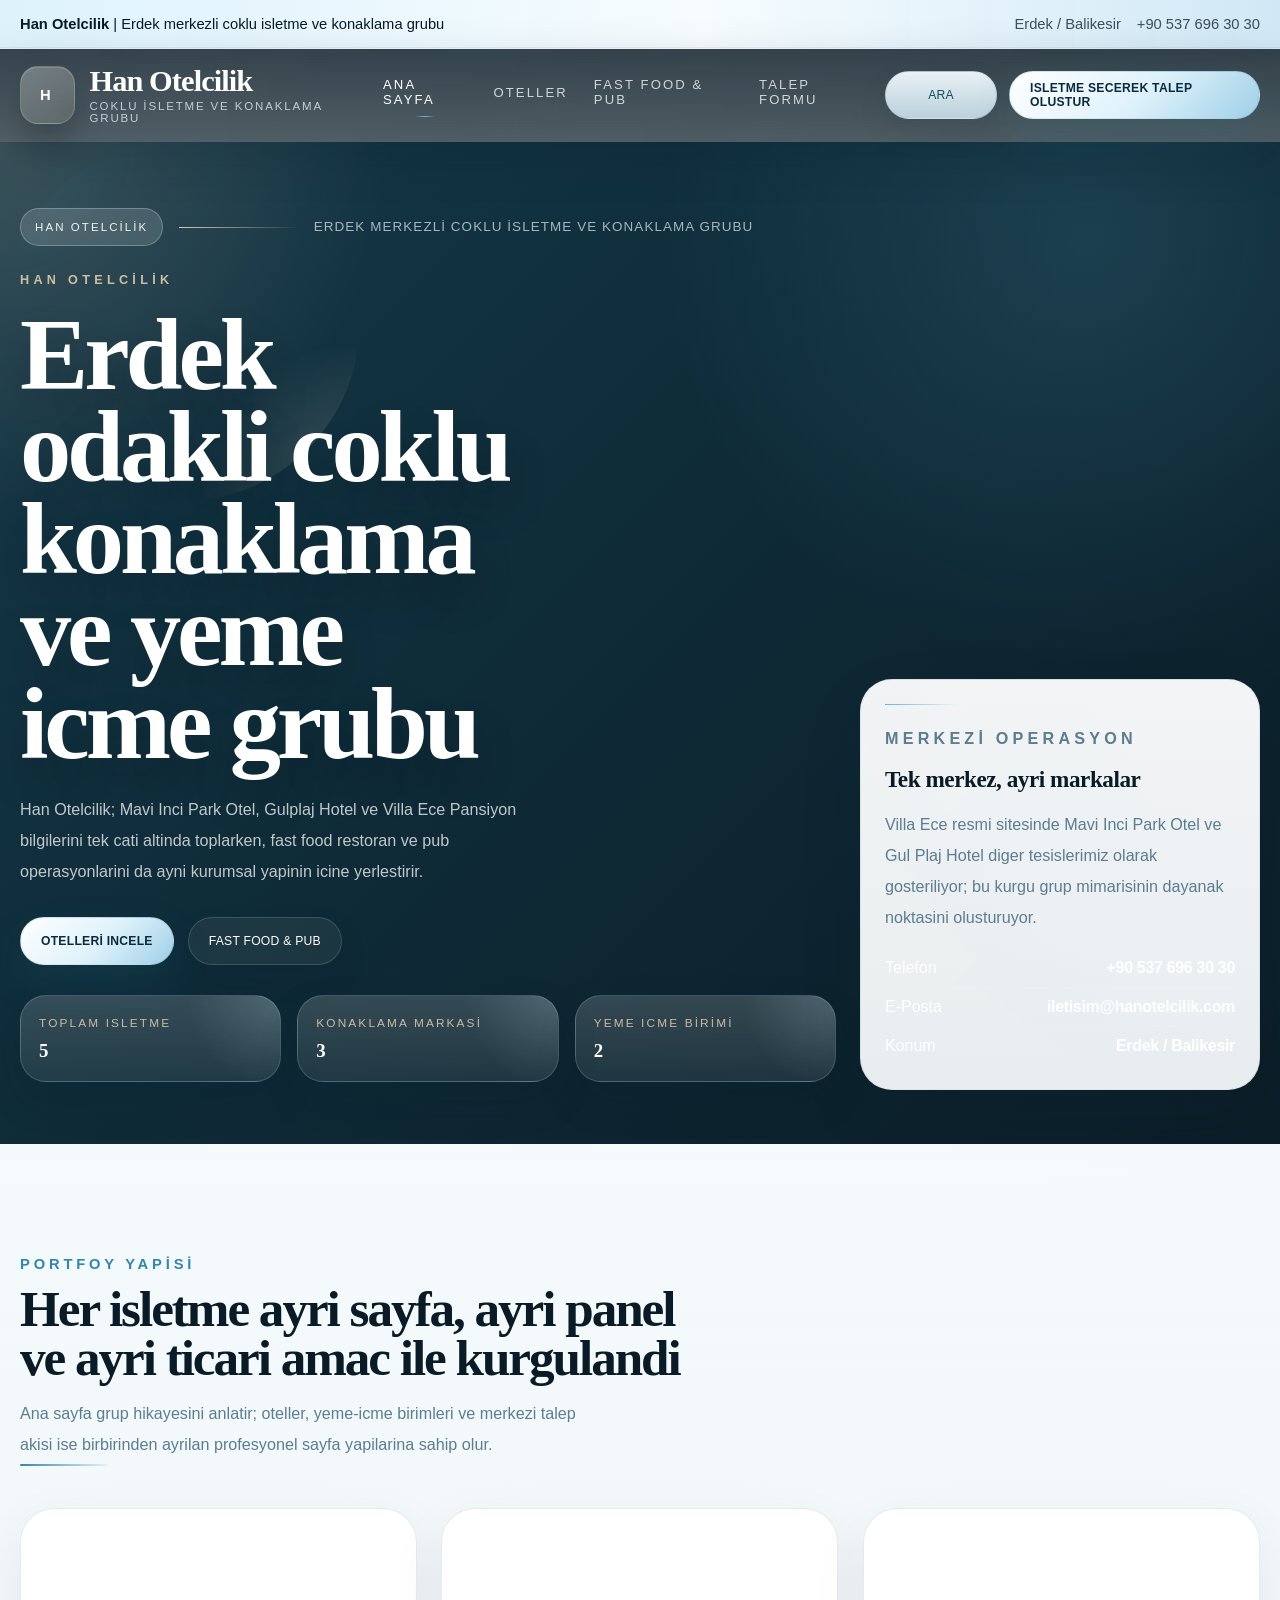
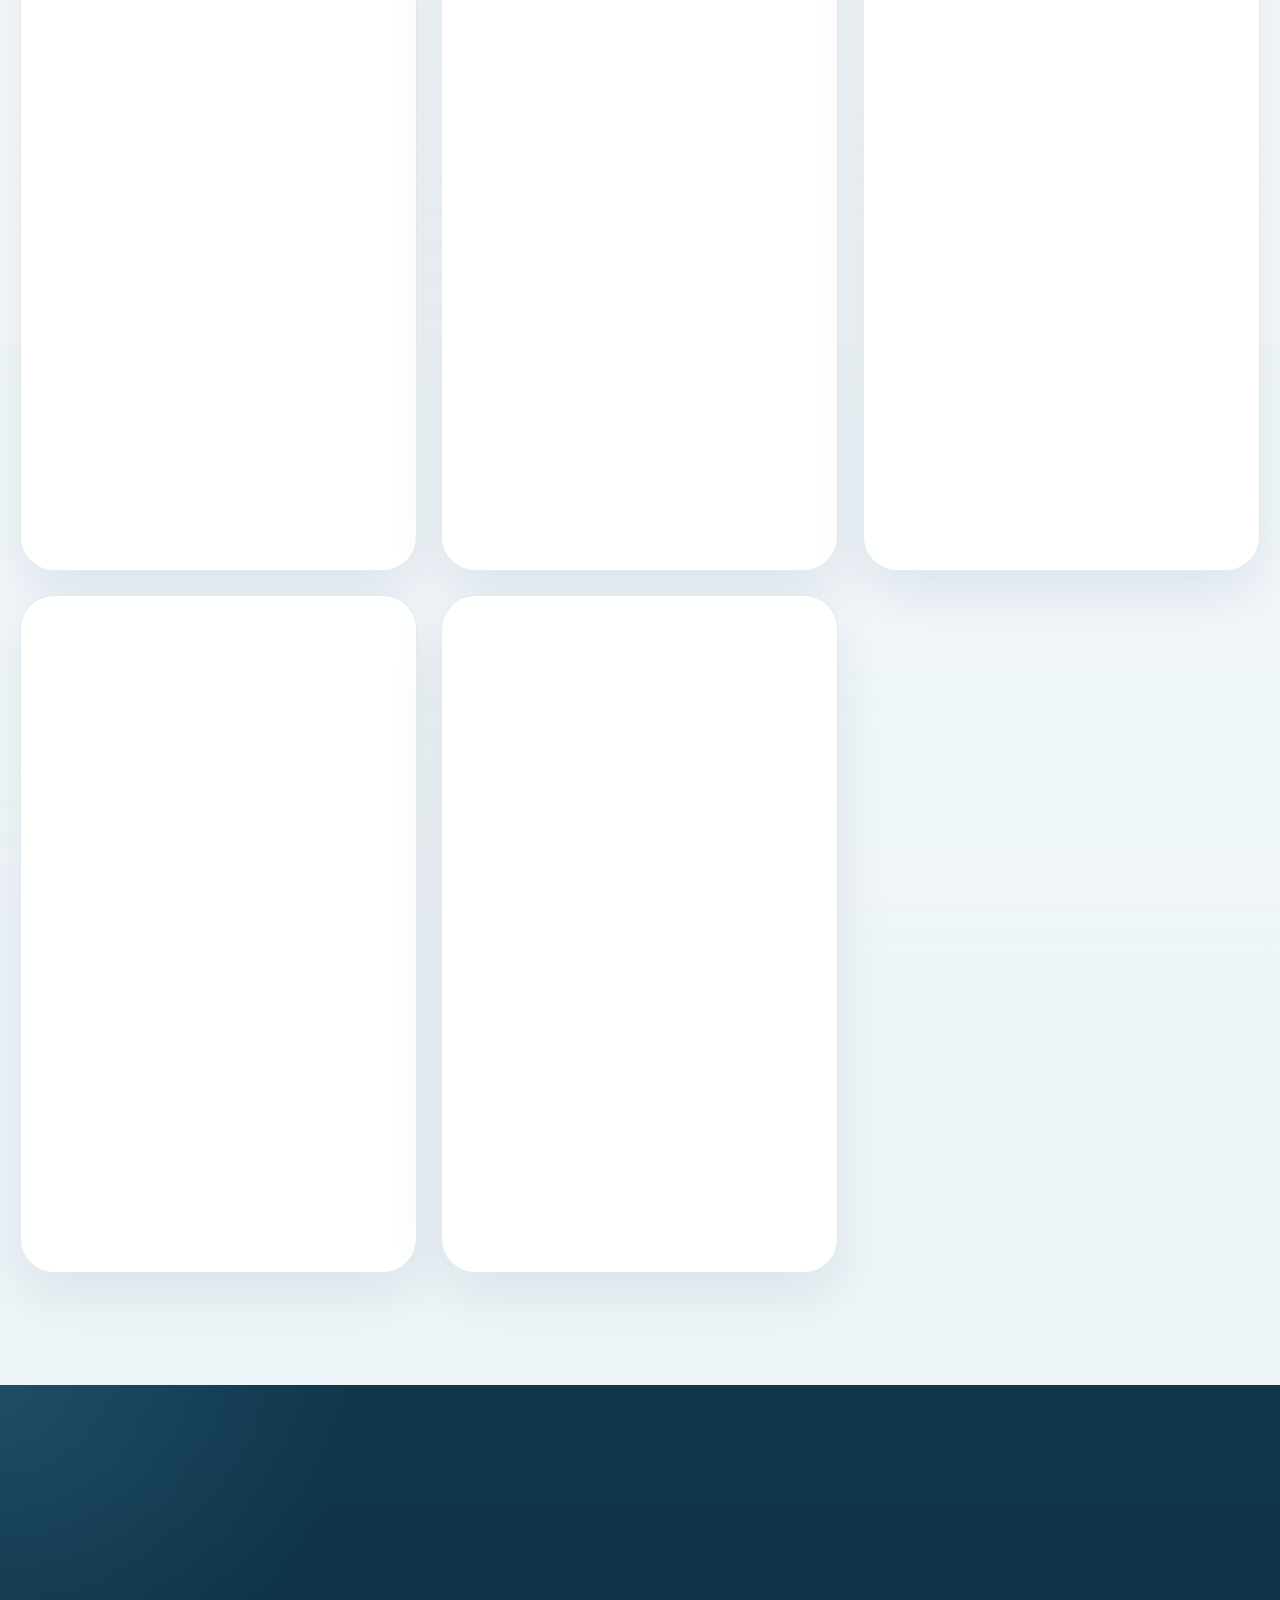
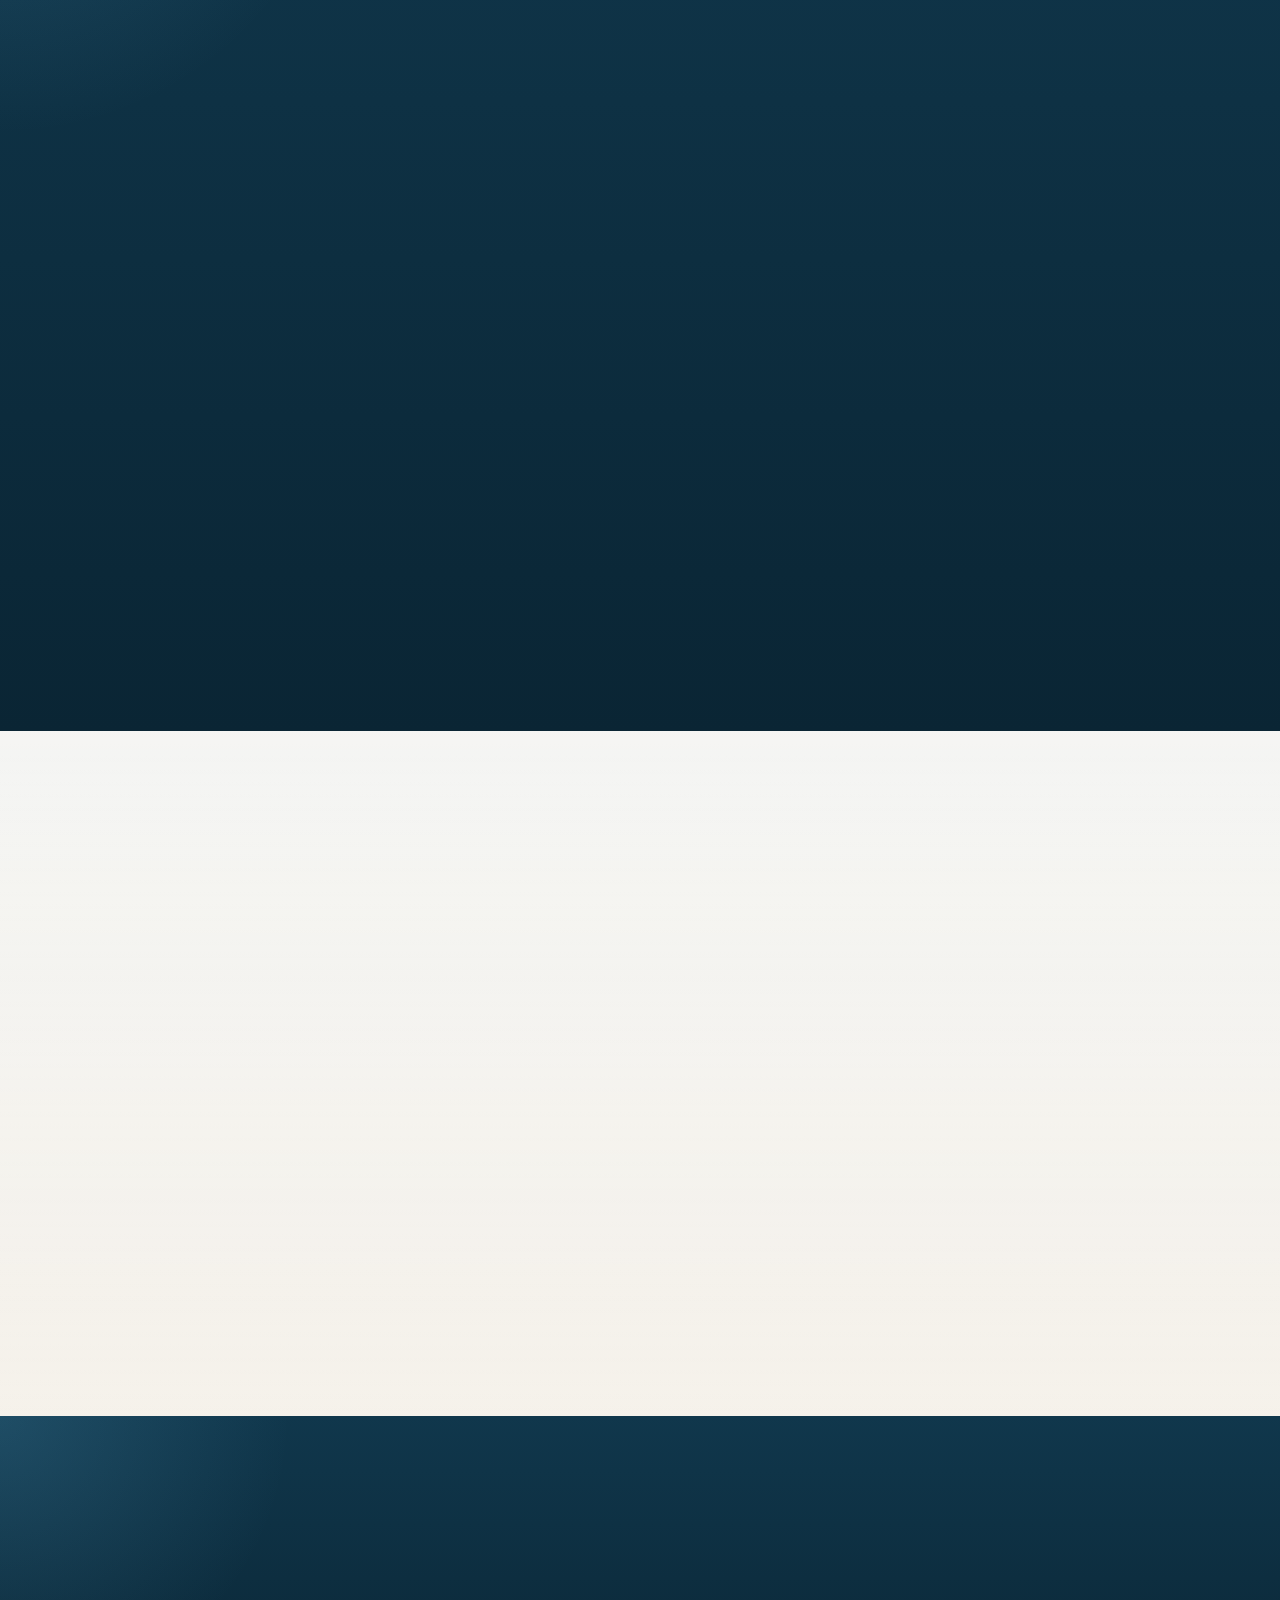
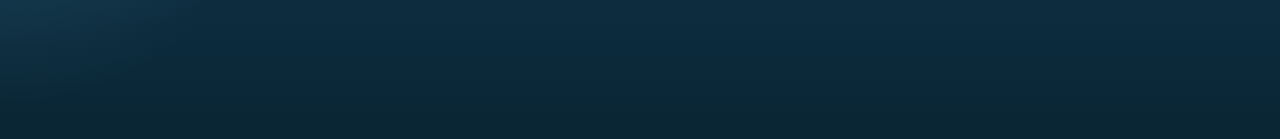
==== commit 5854ccec: "feat: migrate site to han otelcilik group architecture" ====
--- a/index.html
+++ b/index.html
@@ -1,45 +1,39 @@
-﻿<!DOCTYPE html>
+<!DOCTYPE html>
 <html lang="tr">
   <head>
     <meta charset="UTF-8" />
     <meta name="viewport" content="width=device-width, initial-scale=1.0, viewport-fit=cover" />
-    <meta name="theme-color" content="#143646" />
+    <meta name="theme-color" content="#153f52" />
     <meta name="color-scheme" content="light" />
-    <meta name="site-url" content="" />
     <meta name="robots" content="index,follow,max-image-preview:large" />
-    <meta name="application-name" content="Mavi Inci Park Otel" />
+    <meta name="application-name" content="Han Otelcilik" />
     <meta name="apple-mobile-web-app-capable" content="yes" />
     <meta name="apple-mobile-web-app-status-bar-style" content="default" />
-    <meta name="apple-mobile-web-app-title" content="Mavi Inci" />
-    <title>Mavi Inci Park Otel | Erdek Butik Konaklama</title>
-    <meta
-      name="description"
-      content="Mavi Inci Park Otel, Balikesir Erdek'te denize sifir, modern ve zarif bir butik otel deneyimi sunar."
-    />
-    <meta name="keywords" content="Erdek otel, butik otel Erdek, Balikesir sahil oteli, denize sifir otel" />
-    <link rel="canonical" href="./" />
+    <meta name="apple-mobile-web-app-title" content="Han Otelcilik" />
+    <title>Han Otelcilik</title>
+    <meta name="description" content="Han Otelcilik; Erdek merkezli uc otel, bir fast food restoran ve bir pub operasyonunu tek cati altinda tanitan kurumsal grup sitesidir." />
     <meta property="og:locale" content="tr_TR" />
     <meta property="og:type" content="website" />
-    <meta property="og:site_name" content="Mavi Inci Park Otel" />
-    <meta property="og:title" content="Mavi Inci Park Otel | Erdek Butik Konaklama" />
-    <meta property="og:description" content="Erdek sahilinde denize sifir, modern ve rafine butik otel deneyimi." />
-    <meta property="og:url" content="./" />
+    <meta property="og:site_name" content="Han Otelcilik" />
+    <meta property="og:title" content="Han Otelcilik" />
+    <meta property="og:description" content="Erdek merkezli coklu konaklama ve yeme icme grubu." />
     <meta property="og:image" content="./favicon.svg" />
-    <meta name="twitter:card" content="summary" />
-    <meta name="twitter:title" content="Mavi Inci Park Otel | Erdek Butik Konaklama" />
-    <meta name="twitter:description" content="Erdek sahilinde denize sifir, modern ve rafine butik otel deneyimi." />
+    <meta name="twitter:card" content="summary_large_image" />
+    <meta name="twitter:title" content="Han Otelcilik" />
+    <meta name="twitter:description" content="Erdek merkezli coklu konaklama ve yeme icme grubu." />
     <meta name="twitter:image" content="./favicon.svg" />
+    <link rel="canonical" href="./index.html" />
     <link rel="icon" href="./favicon.svg" type="image/svg+xml" />
     <link rel="manifest" href="./site.webmanifest" />
     <link rel="stylesheet" href="./styles.css" />
+    <link rel="stylesheet" href="./han.css" />
     <script type="application/ld+json" id="structuredData"></script>
   </head>
   <body data-page="home">
     <div id="root"></div>
     <script src="./boot.js"></script>
-    <script src="./site-state.override.js"></script>
-    <script src="./site-data.js"></script>
-    <script src="./site-shell.js"></script>
-    <script src="./home.js"></script>
+    <script src="./han-data.js"></script>
+    <script src="./han-shell.js"></script>
+    <script src="./han-app.js"></script>
   </body>
 </html>
--- a/han.css
+++ b/han.css
@@ -0,0 +1,279 @@
+:root {
+  --han-blue-900: #0f2f3d;
+  --han-blue-800: #153f52;
+  --han-blue-700: #1d5771;
+  --han-blue-600: #2d7392;
+  --han-blue-100: #e6f1f5;
+  --han-sand-100: #f6efe5;
+  --han-sand-200: #ecdfc7;
+  --han-white: #ffffff;
+  --han-ink: #16313e;
+  --han-shadow: 0 26px 60px rgba(12, 34, 46, 0.12);
+}
+
+body {
+  background:
+    radial-gradient(circle at top right, rgba(246, 239, 229, 0.7), transparent 24%),
+    linear-gradient(180deg, #f6fbfd 0%, #edf5f9 58%, #f7f1e8 100%);
+}
+
+.page-hero-group {
+  position: relative;
+  overflow: hidden;
+}
+
+.page-hero-group::before {
+  content: '';
+  position: absolute;
+  inset: 0;
+  background:
+    radial-gradient(circle at top left, rgba(49, 118, 149, 0.16), transparent 28%),
+    radial-gradient(circle at bottom right, rgba(236, 223, 199, 0.22), transparent 32%);
+  pointer-events: none;
+}
+
+.page-hero-group .page-hero-grid,
+.section .container {
+  position: relative;
+  z-index: 1;
+}
+
+.han-side-card,
+.han-tone-card,
+.han-settings-card,
+.han-panel-links,
+.han-inquiry-card {
+  border: 1px solid rgba(18, 55, 71, 0.08);
+  box-shadow: var(--han-shadow);
+}
+
+.han-business-grid {
+  gap: 24px;
+}
+
+.han-business-card {
+  overflow: hidden;
+  background: rgba(255, 255, 255, 0.94);
+  border: 1px solid rgba(18, 55, 71, 0.1);
+  transition: transform 220ms ease, box-shadow 220ms ease, border-color 220ms ease;
+}
+
+.han-business-card:hover {
+  transform: translateY(-6px);
+  border-color: rgba(29, 87, 113, 0.22);
+  box-shadow: 0 30px 64px rgba(12, 34, 46, 0.16);
+}
+
+.han-business-card::before {
+  content: '';
+  position: absolute;
+  inset: 0 auto 0 0;
+  width: 4px;
+  background: var(--business-accent, var(--han-blue-600));
+}
+
+.han-business-cover {
+  min-height: 160px;
+  background-size: cover;
+  background-position: center;
+}
+
+.han-business-body {
+  padding: 28px;
+}
+
+.han-business-summary {
+  min-height: 84px;
+}
+
+.han-note {
+  color: rgba(22, 49, 62, 0.75);
+}
+
+.han-flash {
+  margin-bottom: 24px;
+  padding: 16px 18px;
+  border-radius: 18px;
+  border: 1px solid rgba(45, 115, 146, 0.14);
+  background: rgba(230, 241, 245, 0.88);
+  color: var(--han-blue-800);
+  font-weight: 600;
+}
+
+.han-admin-grid {
+  display: grid;
+  gap: 24px;
+  grid-template-columns: minmax(0, 1.75fr) minmax(280px, 0.85fr);
+  align-items: start;
+}
+
+.han-panel-links {
+  position: sticky;
+  top: 108px;
+  background: rgba(255, 255, 255, 0.94);
+}
+
+.han-mini-links {
+  display: grid;
+  gap: 12px;
+  margin-top: 18px;
+}
+
+.han-mini-link {
+  display: grid;
+  gap: 6px;
+  padding: 14px 16px;
+  border-radius: 18px;
+  text-decoration: none;
+  color: var(--han-ink);
+  background: linear-gradient(180deg, rgba(255, 255, 255, 0.98), rgba(241, 247, 250, 0.96));
+  border: 1px solid rgba(18, 55, 71, 0.08);
+  transition: transform 180ms ease, border-color 180ms ease;
+}
+
+.han-mini-link:hover {
+  transform: translateY(-2px);
+  border-color: rgba(29, 87, 113, 0.2);
+}
+
+.han-mini-link span {
+  color: rgba(22, 49, 62, 0.68);
+  font-size: 0.95rem;
+}
+
+.han-inquiry-stack {
+  display: grid;
+  gap: 18px;
+}
+
+.han-inquiry-head {
+  display: flex;
+  align-items: center;
+  justify-content: space-between;
+  gap: 12px;
+  margin-bottom: 18px;
+}
+
+.han-inquiry-head span {
+  font-size: 0.92rem;
+  color: rgba(22, 49, 62, 0.6);
+}
+
+.han-inquiry-grid {
+  display: grid;
+  gap: 12px;
+  grid-template-columns: repeat(2, minmax(0, 1fr));
+  margin-bottom: 16px;
+}
+
+.han-inquiry-grid span {
+  display: block;
+  font-size: 0.8rem;
+  letter-spacing: 0.08em;
+  text-transform: uppercase;
+  color: rgba(22, 49, 62, 0.52);
+}
+
+.han-inquiry-grid strong {
+  display: block;
+  margin-top: 4px;
+}
+
+.han-editor-block {
+  margin-top: 8px;
+  padding-top: 8px;
+  border-top: 1px solid rgba(18, 55, 71, 0.08);
+}
+
+.han-editor-head {
+  display: flex;
+  align-items: center;
+  justify-content: space-between;
+  gap: 16px;
+  margin-bottom: 16px;
+}
+
+.han-editor-head h3 {
+  margin: 0;
+  font-size: 1.05rem;
+}
+
+.han-row-editor {
+  display: grid;
+  gap: 14px;
+}
+
+.han-row {
+  display: grid;
+  gap: 14px;
+  padding: 18px;
+  border-radius: 22px;
+  background: linear-gradient(180deg, rgba(255, 255, 255, 0.96), rgba(244, 249, 252, 0.94));
+  border: 1px solid rgba(18, 55, 71, 0.08);
+  grid-template-columns: repeat(4, minmax(0, 1fr));
+}
+
+.han-row .field {
+  margin: 0;
+}
+
+.han-row-remove {
+  align-self: end;
+  justify-self: start;
+}
+
+.han-login-shell {
+  min-height: calc(100vh - 120px);
+  display: grid;
+  align-items: center;
+}
+
+.han-admin-login {
+  max-width: 760px;
+  margin: 0 auto;
+}
+
+.button.button-ghost {
+  border: 1px solid rgba(18, 55, 71, 0.12);
+  background: rgba(255, 255, 255, 0.74);
+  color: var(--han-ink);
+}
+
+.button.button-ghost:hover {
+  background: rgba(230, 241, 245, 0.88);
+}
+
+.footer .footer-links a[href="#"] {
+  pointer-events: none;
+}
+
+@media (max-width: 1080px) {
+  .han-admin-grid {
+    grid-template-columns: 1fr;
+  }
+
+  .han-panel-links {
+    position: static;
+  }
+
+  .han-row {
+    grid-template-columns: repeat(2, minmax(0, 1fr));
+  }
+}
+
+@media (max-width: 720px) {
+  .han-business-body {
+    padding: 22px;
+  }
+
+  .han-inquiry-grid,
+  .han-row {
+    grid-template-columns: 1fr;
+  }
+
+  .han-editor-head,
+  .han-inquiry-head {
+    align-items: flex-start;
+    flex-direction: column;
+  }
+}
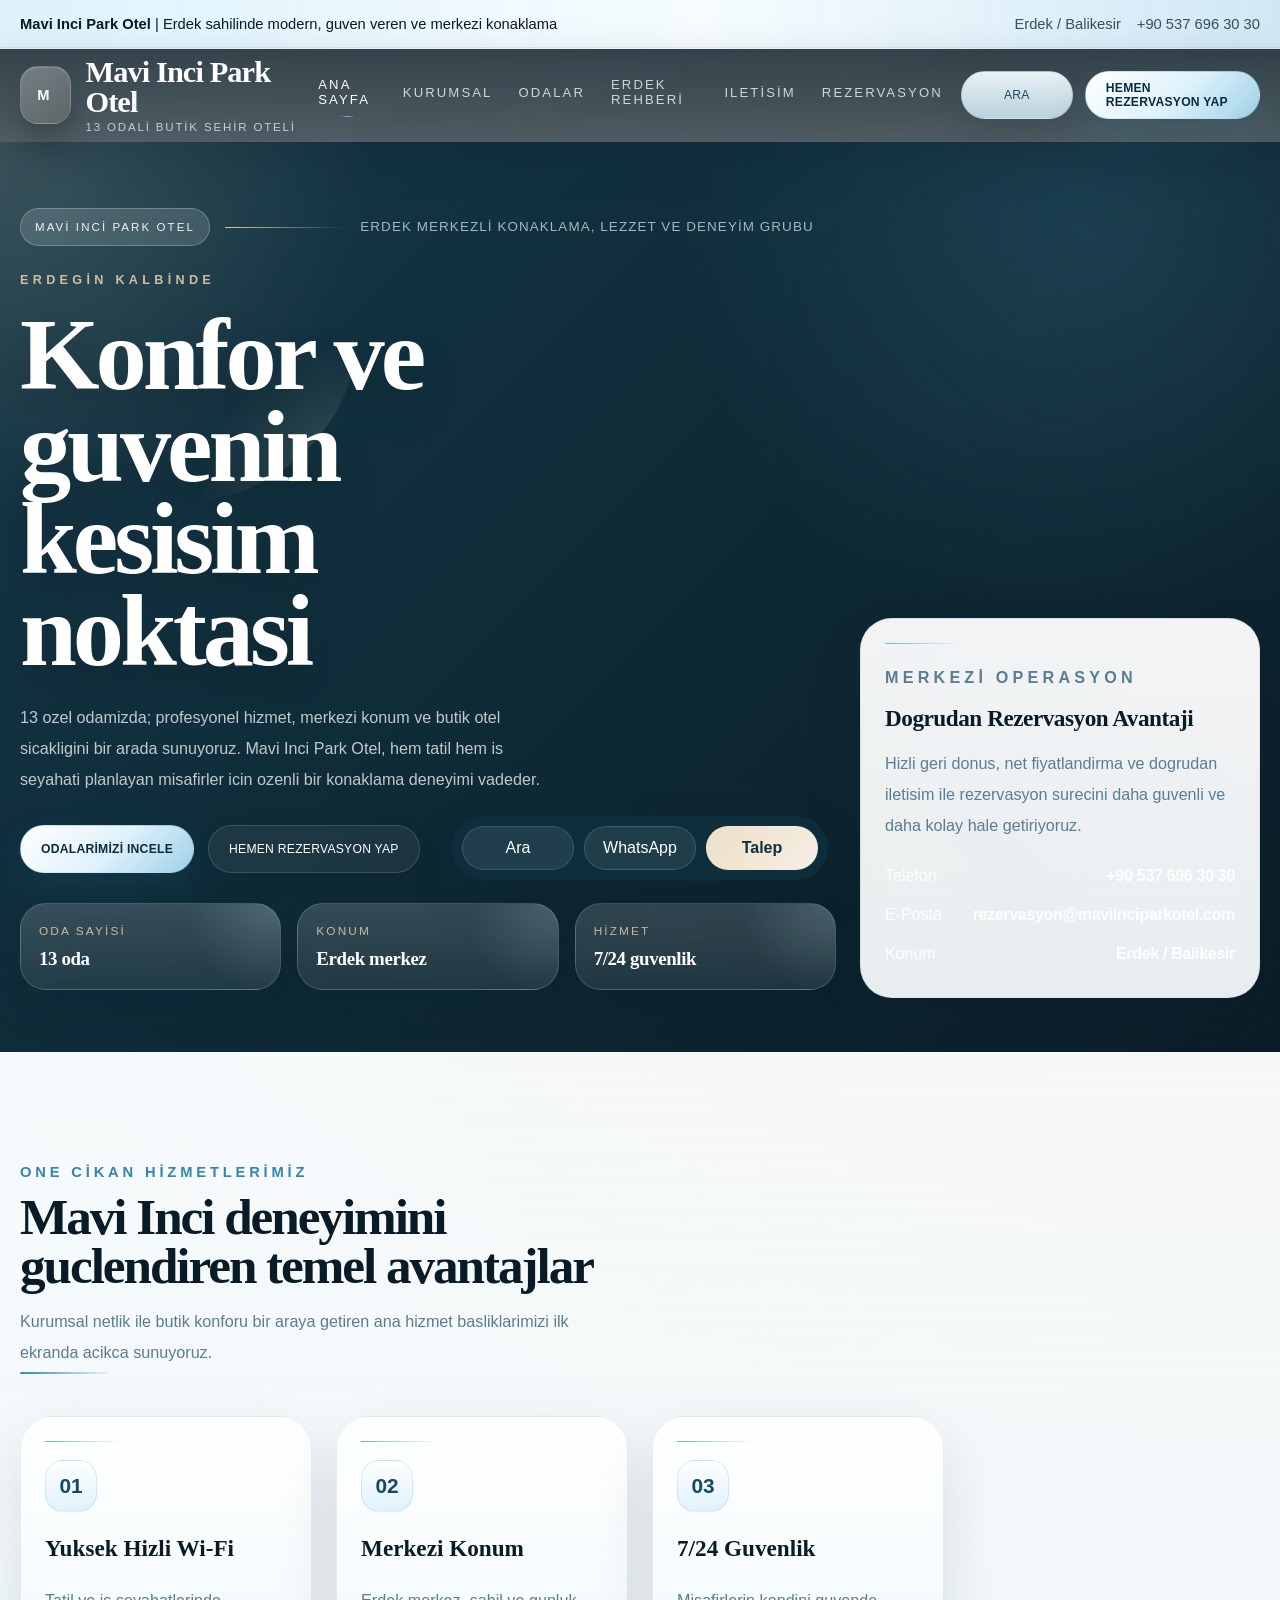
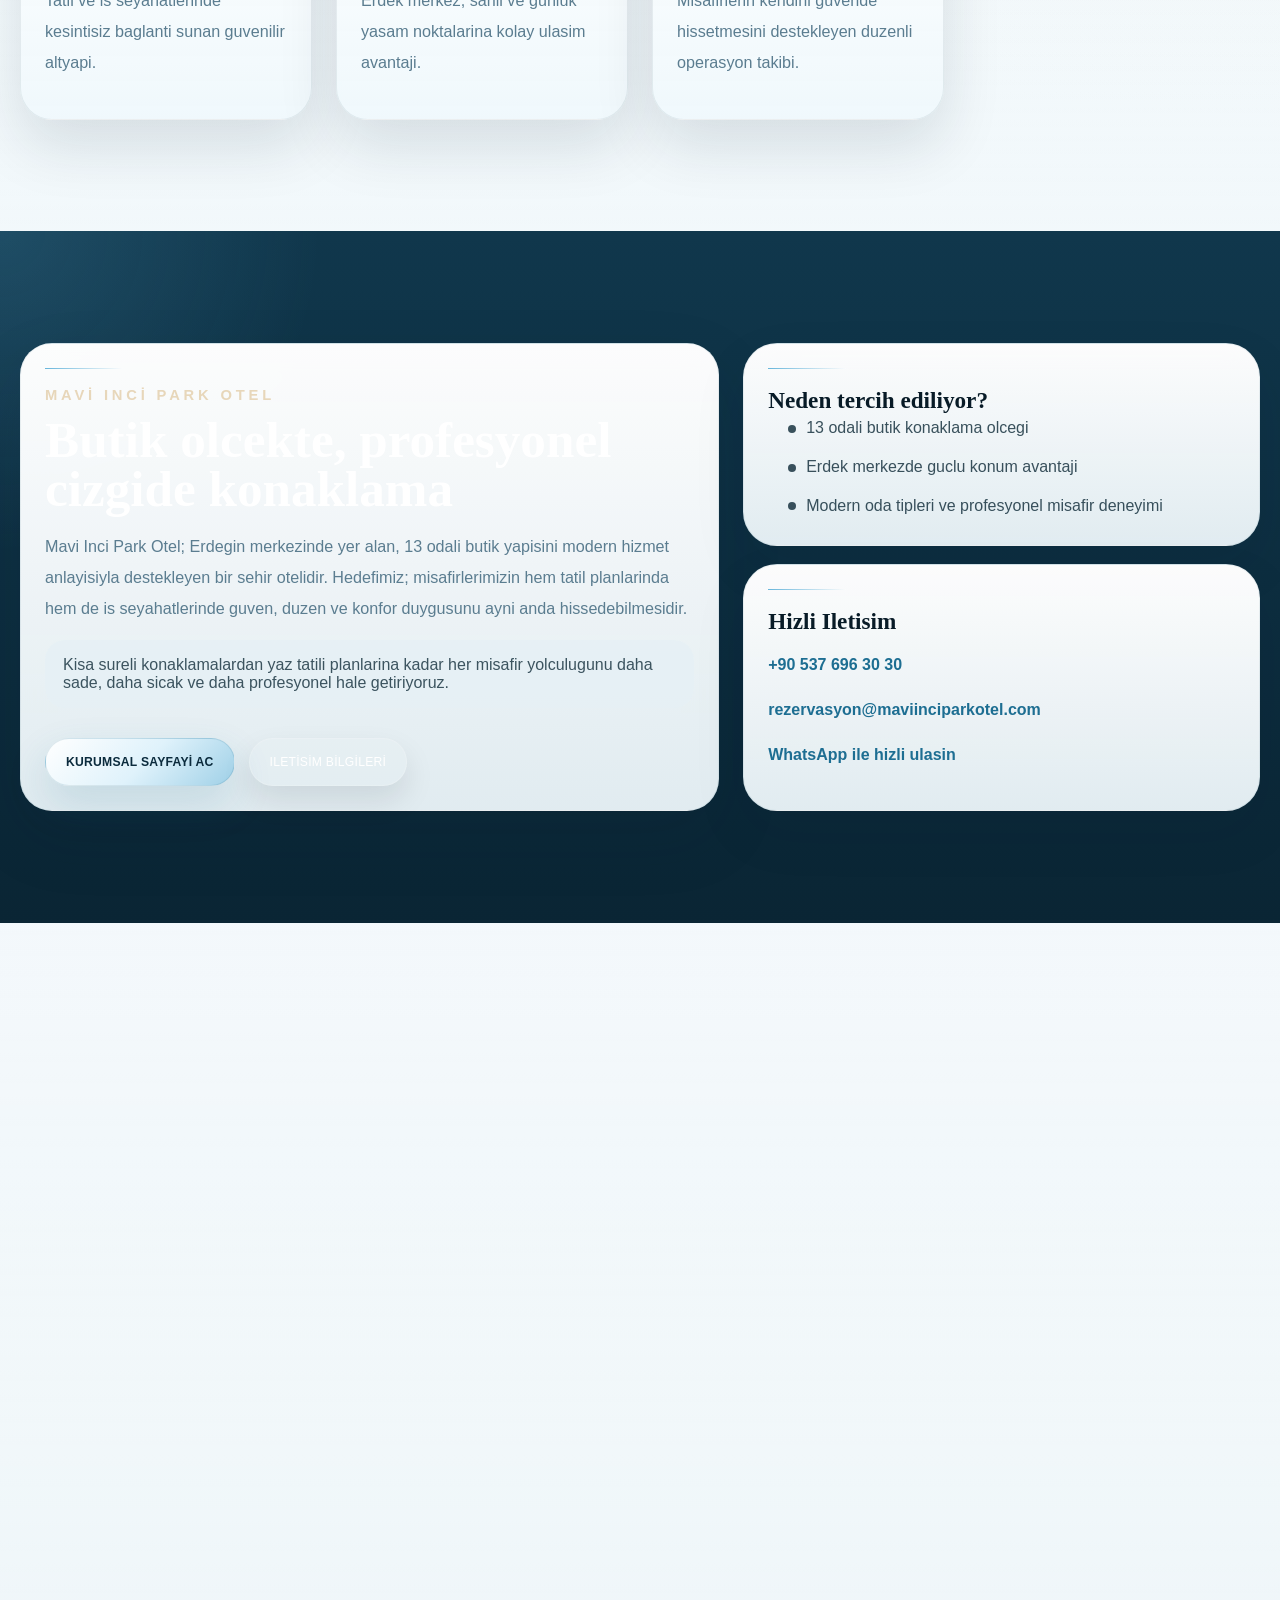
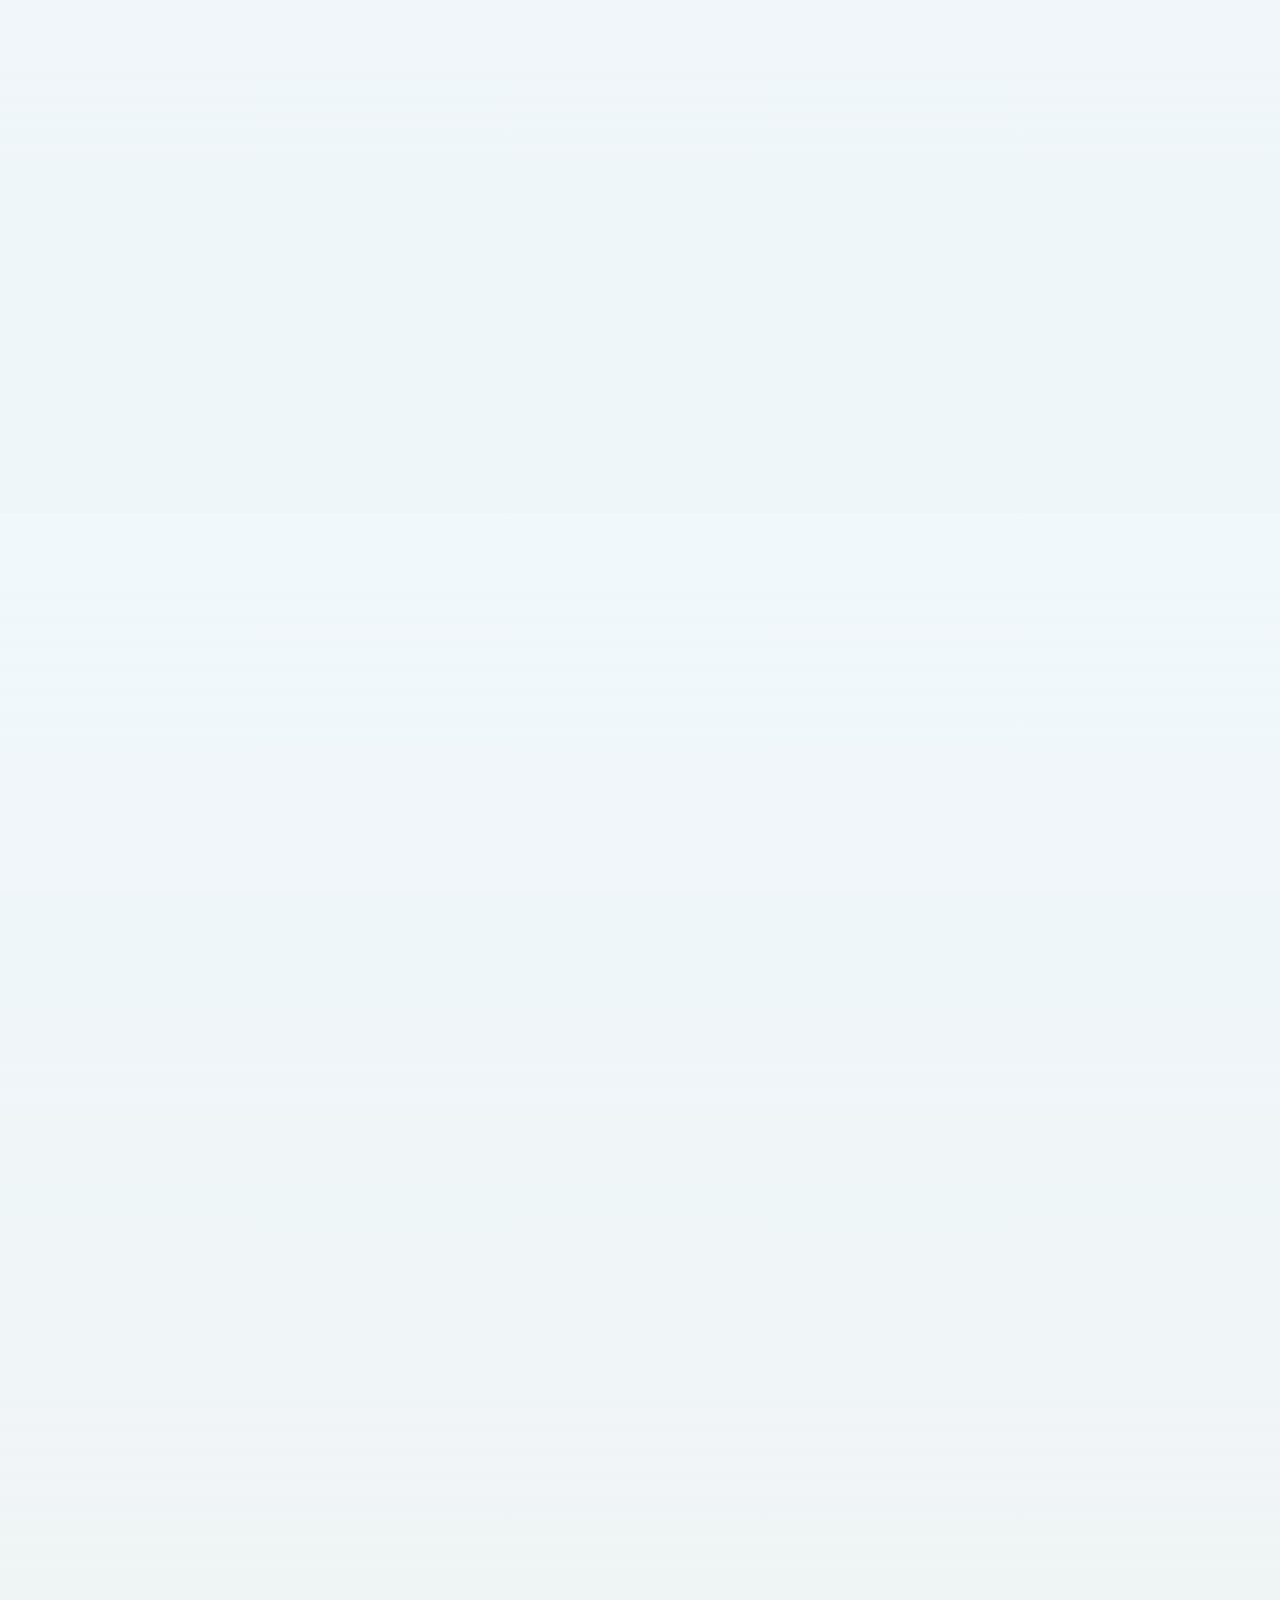
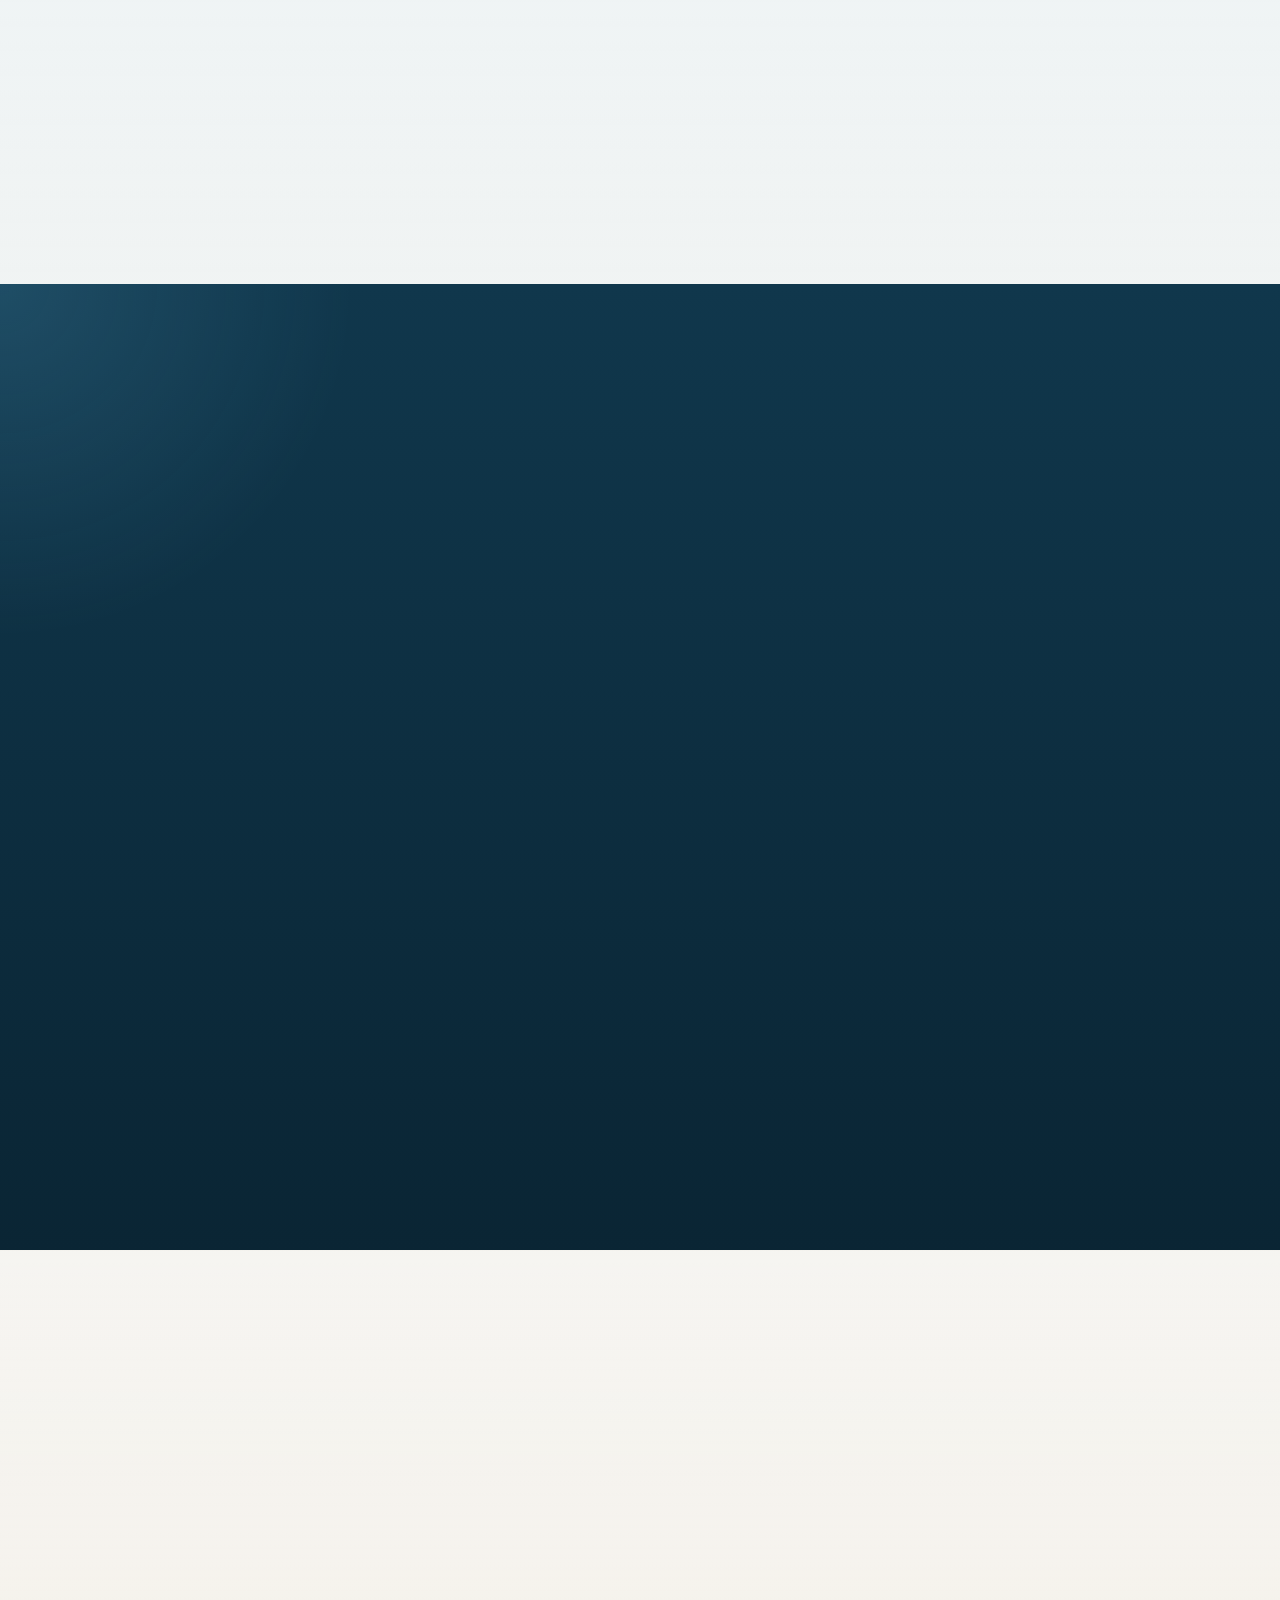
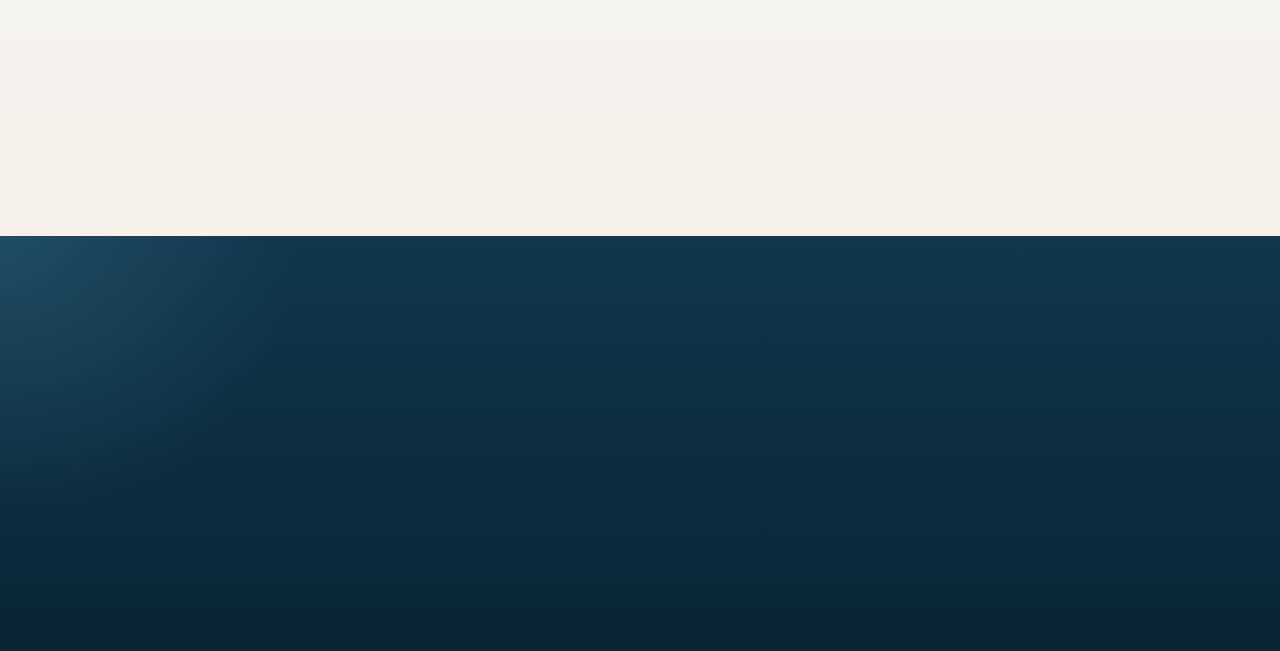
==== commit 982b2fad: "feat: refocus public site on mavi inci" ====
--- a/index.html
+++ b/index.html
@@ -3,24 +3,26 @@
   <head>
     <meta charset="UTF-8" />
     <meta name="viewport" content="width=device-width, initial-scale=1.0, viewport-fit=cover" />
-    <meta name="theme-color" content="#153f52" />
+    <meta name="theme-color" content="#1A3761" />
     <meta name="color-scheme" content="light" />
     <meta name="robots" content="index,follow,max-image-preview:large" />
-    <meta name="application-name" content="Han Otelcilik" />
+    <meta name="application-name" content="Mavi Inci Park Otel" />
+    <meta name="keywords" content="Mavi Inci Park Otel, Erdek otelleri, Erdek butik otel, Balikesir Erdek konaklama, butik sehir oteli, Erdek merkez otel" />
+    <meta name="author" content="Mavi Inci Park Otel" />
     <meta name="apple-mobile-web-app-capable" content="yes" />
     <meta name="apple-mobile-web-app-status-bar-style" content="default" />
-    <meta name="apple-mobile-web-app-title" content="Han Otelcilik" />
-    <title>Han Otelcilik</title>
-    <meta name="description" content="Han Otelcilik; Erdek merkezli uc otel, bir fast food restoran ve bir pub operasyonunu tek cati altinda tanitan kurumsal grup sitesidir." />
+    <meta name="apple-mobile-web-app-title" content="Mavi Inci Park Otel" />
+    <title>Mavi Inci Park Otel | Erdek Butik Sehir Oteli</title>
+    <meta name="description" content="Mavi Inci Park Otel; Erdek merkezde konfor, guven, profesyonel hizmet ve 13 ozel odasi ile butik konaklama deneyimi sunar." />
     <meta property="og:locale" content="tr_TR" />
     <meta property="og:type" content="website" />
-    <meta property="og:site_name" content="Han Otelcilik" />
-    <meta property="og:title" content="Han Otelcilik" />
-    <meta property="og:description" content="Erdek merkezli coklu konaklama ve yeme icme grubu." />
+    <meta property="og:site_name" content="Mavi Inci Park Otel" />
+    <meta property="og:title" content="Mavi Inci Park Otel | Erdek Butik Sehir Oteli" />
+    <meta property="og:description" content="Erdegin kalbinde, konfor ve guven odakli butik otel deneyimi." />
     <meta property="og:image" content="./favicon.svg" />
     <meta name="twitter:card" content="summary_large_image" />
-    <meta name="twitter:title" content="Han Otelcilik" />
-    <meta name="twitter:description" content="Erdek merkezli coklu konaklama ve yeme icme grubu." />
+    <meta name="twitter:title" content="Mavi Inci Park Otel | Erdek Butik Sehir Oteli" />
+    <meta name="twitter:description" content="Erdek merkezde 13 ozel odada konforlu ve guven veren konaklama deneyimi." />
     <meta name="twitter:image" content="./favicon.svg" />
     <link rel="canonical" href="./index.html" />
     <link rel="icon" href="./favicon.svg" type="image/svg+xml" />
--- a/han.css
+++ b/han.css
@@ -9,12 +9,59 @@
   --han-white: #ffffff;
   --han-ink: #16313e;
   --han-shadow: 0 26px 60px rgba(12, 34, 46, 0.12);
+  --mavi-inci-navy: #1a3761;
+  --mavi-inci-sky: #00a8cc;
+  --mavi-inci-surface: #f8f9fa;
+  --mavi-inci-text: #333333;
 }
 
 body {
   background:
     radial-gradient(circle at top right, rgba(246, 239, 229, 0.7), transparent 24%),
     linear-gradient(180deg, #f6fbfd 0%, #edf5f9 58%, #f7f1e8 100%);
+}
+
+body[data-page='corporate'] {
+  color: var(--mavi-inci-text);
+  background:
+    radial-gradient(circle at top right, rgba(0, 168, 204, 0.08), transparent 18%),
+    linear-gradient(180deg, #ffffff 0%, #f8fbfd 52%, #f8f9fa 100%);
+}
+
+body[data-page='corporate'] h1,
+body[data-page='corporate'] h2,
+body[data-page='corporate'] h3,
+body[data-page='corporate'] .hero-title,
+body[data-page='corporate'] .section-title {
+  font-family: 'Playfair Display', Georgia, serif;
+}
+
+body[data-page='corporate'] p,
+body[data-page='corporate'] .section-text,
+body[data-page='corporate'] .lead,
+body[data-page='corporate'] .text-muted,
+body[data-page='corporate'] .button,
+body[data-page='corporate'] .section-kicker {
+  font-family: 'Open Sans', Arial, sans-serif;
+}
+
+body[data-page='corporate'] .section-kicker,
+body[data-page='corporate'] .kicker {
+  color: var(--mavi-inci-sky);
+}
+
+body[data-page='corporate'] .button.button-primary {
+  background: linear-gradient(135deg, var(--mavi-inci-sky), #0b8fb0);
+  color: var(--han-white);
+  border-color: transparent;
+}
+
+body[data-page='corporate'] .button.button-secondary {
+  border-color: rgba(255, 255, 255, 0.24);
+}
+
+body[data-page='corporate'] .section-light {
+  background: transparent;
 }
 
 .page-hero-group {
@@ -90,6 +137,57 @@
   color: rgba(22, 49, 62, 0.75);
 }
 
+.row {
+  display: flex;
+  flex-wrap: wrap;
+  margin-left: -12px;
+  margin-right: -12px;
+}
+
+.row > [class*='col-'] {
+  width: 100%;
+  padding-left: 12px;
+  padding-right: 12px;
+}
+
+.g-4 {
+  row-gap: 1.5rem;
+}
+
+.g-3 {
+  row-gap: 1rem;
+}
+
+.align-items-stretch {
+  align-items: stretch;
+}
+
+.h-100 {
+  height: 100%;
+}
+
+.lead {
+  font-size: 1.08rem;
+  line-height: 1.8;
+}
+
+.text-muted {
+  color: rgba(22, 49, 62, 0.68) !important;
+}
+
+.py-5 {
+  padding-top: 3rem;
+  padding-bottom: 3rem;
+}
+
+.mb-0 {
+  margin-bottom: 0 !important;
+}
+
+.mb-2 {
+  margin-bottom: 0.5rem !important;
+}
+
 .han-flash {
   margin-bottom: 24px;
   padding: 16px 18px;
@@ -243,8 +341,563 @@
   background: rgba(230, 241, 245, 0.88);
 }
 
-.footer .footer-links a[href="#"] {
-  pointer-events: none;
+.han-editorial-grid {
+  display: grid;
+  gap: 24px;
+  grid-template-columns: repeat(3, minmax(0, 1fr));
+}
+
+.han-editorial-card {
+  display: grid;
+  gap: 18px;
+  min-height: 100%;
+}
+
+.han-editorial-note {
+  margin: 0;
+  padding: 16px 18px;
+  border-radius: 20px;
+  background: rgba(230, 241, 245, 0.7);
+  color: rgba(22, 49, 62, 0.82);
+}
+
+.han-moment-list {
+  margin: 0;
+  padding-left: 20px;
+  display: grid;
+  gap: 10px;
+}
+
+.han-moment-list li {
+  color: rgba(22, 49, 62, 0.84);
+}
+
+.han-destination-grid {
+  display: grid;
+  gap: 24px;
+  grid-template-columns: repeat(3, minmax(0, 1fr));
+}
+
+.han-destination-card {
+  overflow: hidden;
+  display: grid;
+  gap: 0;
+}
+
+.han-destination-media {
+  position: relative;
+  aspect-ratio: 1.16 / 1;
+  overflow: hidden;
+}
+
+.han-destination-media::after {
+  content: '';
+  position: absolute;
+  inset: 0;
+  background: linear-gradient(180deg, rgba(7, 21, 28, 0) 0%, rgba(7, 21, 28, 0.08) 100%);
+}
+
+.han-destination-media img {
+  width: 100%;
+  height: 100%;
+  object-fit: cover;
+  transition: transform 260ms ease;
+}
+
+.han-destination-card:hover .han-destination-media img {
+  transform: scale(1.04);
+}
+
+.han-destination-body {
+  display: grid;
+  gap: 14px;
+  padding: 24px;
+}
+
+.han-destination-tagline {
+  font-size: 1.02rem;
+  color: var(--han-blue-800);
+  font-weight: 700;
+}
+
+.han-destination-meta {
+  display: grid;
+  gap: 10px;
+  padding-top: 4px;
+  color: rgba(22, 49, 62, 0.72);
+}
+
+.han-itinerary-grid {
+  grid-template-columns: repeat(3, minmax(0, 1fr));
+}
+
+.han-itinerary-card {
+  gap: 14px;
+}
+
+.han-section-actions {
+  margin-top: 28px;
+}
+
+.han-business-spotlight {
+  display: grid;
+  gap: 28px;
+  grid-template-columns: minmax(0, 1.08fr) minmax(0, 0.92fr);
+  align-items: stretch;
+}
+
+.han-business-photo {
+  overflow: hidden;
+  border-radius: 30px;
+  min-height: 420px;
+  box-shadow: var(--han-shadow);
+}
+
+.han-business-photo img {
+  width: 100%;
+  height: 100%;
+  object-fit: cover;
+}
+
+.han-corporate-hero {
+  position: relative;
+  overflow: hidden;
+  min-height: 88vh;
+  display: grid;
+  align-items: center;
+  color: var(--han-white);
+  background: #0d2947;
+}
+
+.han-corporate-hero-media,
+.han-corporate-hero-overlay {
+  position: absolute;
+  inset: 0;
+}
+
+.han-corporate-hero-media img {
+  width: 100%;
+  height: 100%;
+  object-fit: cover;
+  filter: saturate(1.02) contrast(1.02);
+}
+
+.han-corporate-hero-overlay {
+  background:
+    linear-gradient(90deg, rgba(12, 26, 45, 0.86) 0%, rgba(18, 46, 82, 0.72) 46%, rgba(0, 168, 204, 0.24) 100%),
+    linear-gradient(180deg, rgba(9, 25, 42, 0.18), rgba(9, 25, 42, 0.42));
+}
+
+.han-corporate-hero-grid {
+  position: relative;
+  z-index: 1;
+  display: grid;
+  gap: 28px;
+  grid-template-columns: minmax(0, 1.2fr) minmax(300px, 0.8fr);
+  align-items: end;
+  padding-top: 160px;
+  padding-bottom: 84px;
+}
+
+.han-corporate-hero-copy {
+  max-width: 760px;
+}
+
+.han-corporate-hero-copy .hero-title {
+  margin-bottom: 18px;
+  font-size: clamp(2.8rem, 6vw, 5.4rem);
+  line-height: 1.02;
+  color: var(--han-white);
+}
+
+.han-corporate-lead {
+  max-width: 680px;
+  font-size: 1.18rem;
+  color: rgba(255, 255, 255, 0.92);
+}
+
+.han-corporate-hero-copy .hero-text {
+  max-width: 680px;
+  color: rgba(255, 255, 255, 0.82);
+}
+
+.han-corporate-summary {
+  display: grid;
+  gap: 14px;
+  padding: 28px;
+  border-radius: 28px;
+  border: 1px solid rgba(255, 255, 255, 0.12);
+  background: rgba(10, 31, 50, 0.56);
+  backdrop-filter: blur(16px);
+  box-shadow: 0 24px 56px rgba(8, 20, 34, 0.28);
+}
+
+.han-corporate-summary h3,
+.han-corporate-summary .text-muted,
+.han-corporate-summary .summary-line,
+.han-corporate-summary .summary-line span,
+.han-corporate-summary .summary-line strong {
+  color: var(--han-white);
+}
+
+.han-trust-strip {
+  display: grid;
+  gap: 30px;
+  padding: 34px;
+  border-radius: 30px;
+  border: 1px solid rgba(255, 255, 255, 0.08);
+  background:
+    radial-gradient(circle at top right, rgba(0, 168, 204, 0.14), transparent 32%),
+    linear-gradient(135deg, rgba(18, 39, 70, 0.96), rgba(26, 55, 97, 0.92));
+  box-shadow: 0 28px 64px rgba(10, 29, 40, 0.24);
+}
+
+.han-trust-strip h2,
+.han-trust-strip .section-kicker,
+.han-trust-strip .text-muted {
+  color: var(--han-white);
+}
+
+.han-document-row {
+  margin-top: 2px;
+}
+
+.han-business-spotlight-copy {
+  display: grid;
+  align-content: center;
+  gap: 18px;
+}
+
+.han-source-list {
+  gap: 12px;
+}
+
+.han-gallery-grid {
+  display: grid;
+  gap: 22px;
+  grid-template-columns: repeat(3, minmax(0, 1fr));
+}
+
+.han-corporate-card,
+.han-document-card,
+.han-standard-card {
+  min-height: 100%;
+}
+
+.han-corporate-card,
+.han-document-card {
+  display: grid;
+  gap: 16px;
+  padding: 30px;
+}
+
+.han-corporate-icon {
+  width: 62px;
+  height: 62px;
+  display: inline-flex;
+  align-items: center;
+  justify-content: center;
+  border-radius: 18px;
+  background: linear-gradient(135deg, rgba(29, 87, 113, 0.14), rgba(236, 223, 199, 0.72));
+  color: var(--han-blue-800);
+  font-size: 1.35rem;
+  box-shadow: inset 0 0 0 1px rgba(29, 87, 113, 0.08);
+}
+
+.han-standard-card {
+  display: grid;
+  gap: 16px;
+}
+
+.han-document-card {
+  background: linear-gradient(180deg, rgba(255, 255, 255, 0.98), rgba(240, 246, 249, 0.94));
+}
+
+.han-document-placeholder {
+  display: inline-flex;
+  align-items: center;
+  justify-content: center;
+  width: fit-content;
+  min-height: 36px;
+  padding: 0 14px;
+  border-radius: 999px;
+  border: 1px dashed rgba(21, 63, 82, 0.26);
+  color: rgba(22, 49, 62, 0.7);
+  background: rgba(230, 241, 245, 0.54);
+  font-size: 0.92rem;
+  font-weight: 700;
+}
+
+.han-cta-banner {
+  display: grid;
+  gap: 24px;
+  align-items: center;
+  padding: 34px;
+  border-radius: 30px;
+  border: 1px solid rgba(255, 255, 255, 0.08);
+  background:
+    radial-gradient(circle at top right, rgba(255, 255, 255, 0.08), transparent 26%),
+    linear-gradient(135deg, rgba(12, 41, 55, 0.96), rgba(20, 74, 97, 0.92) 58%, rgba(236, 223, 199, 0.22) 100%);
+  box-shadow: 0 28px 64px rgba(10, 29, 40, 0.24);
+}
+
+.han-cta-banner h2,
+.han-cta-banner p,
+.han-cta-banner .section-kicker {
+  color: var(--han-white);
+}
+
+.han-cta-banner .text-muted {
+  color: rgba(255, 255, 255, 0.78) !important;
+}
+
+.han-room-card {
+  position: relative;
+  display: flex;
+  flex-direction: column;
+  gap: 14px;
+  min-height: 100%;
+  padding: 30px;
+  border: 1px solid rgba(26, 55, 97, 0.1);
+  background:
+    radial-gradient(circle at top right, rgba(0, 168, 204, 0.12), transparent 32%),
+    linear-gradient(180deg, rgba(255, 255, 255, 0.98), rgba(244, 249, 251, 0.96));
+}
+
+.han-room-card .feature-icon {
+  background: linear-gradient(135deg, var(--mavi-inci-navy), var(--mavi-inci-sky));
+  color: var(--han-white);
+  box-shadow: 0 18px 32px rgba(26, 55, 97, 0.18);
+}
+
+.han-room-card .feature-stat {
+  display: inline-flex;
+  align-items: center;
+  align-self: flex-start;
+  padding: 10px 14px;
+  border-radius: 999px;
+  background: rgba(26, 55, 97, 0.08);
+  color: var(--mavi-inci-navy);
+  font-weight: 800;
+}
+
+.han-room-card .hero-actions {
+  margin-top: auto;
+}
+
+.han-map-shell {
+  overflow: hidden;
+  min-height: 420px;
+  border-radius: 32px;
+  border: 1px solid rgba(18, 55, 71, 0.1);
+  box-shadow: var(--han-shadow);
+  background:
+    radial-gradient(circle at top right, rgba(0, 168, 204, 0.12), transparent 28%),
+    linear-gradient(180deg, rgba(255, 255, 255, 0.98), rgba(243, 248, 250, 0.96));
+}
+
+.han-map-shell iframe {
+  display: block;
+  width: 100%;
+  min-height: 420px;
+  border: 0;
+}
+
+.han-gallery-card {
+  padding: 0;
+  overflow: hidden;
+}
+
+.han-gallery-frame {
+  aspect-ratio: 1.05 / 1;
+  overflow: hidden;
+}
+
+.han-gallery-frame img {
+  width: 100%;
+  height: 100%;
+  object-fit: cover;
+  transition: transform 260ms ease;
+}
+
+.han-gallery-card:hover .han-gallery-frame img {
+  transform: scale(1.05);
+}
+
+.han-trust-card,
+.han-offer-card,
+.han-access-card,
+.han-audience-card,
+.han-fit-card {
+  min-height: 100%;
+}
+
+.han-quote-card,
+.han-faq-card {
+  min-height: 100%;
+}
+
+.han-compare-shell {
+  display: grid;
+  gap: 0;
+  overflow: hidden;
+  border-radius: 28px;
+  border: 1px solid rgba(18, 55, 71, 0.1);
+  box-shadow: var(--han-shadow);
+  background: rgba(255, 255, 255, 0.94);
+}
+
+.han-compare-row {
+  display: grid;
+  grid-template-columns: minmax(180px, 0.9fr) repeat(3, minmax(0, 1fr));
+  border-top: 1px solid rgba(18, 55, 71, 0.08);
+}
+
+.han-compare-row:first-child {
+  border-top: 0;
+}
+
+.han-compare-row > span,
+.han-compare-row > strong,
+.han-compare-row > div {
+  padding: 18px 20px;
+}
+
+.han-compare-row > span {
+  color: rgba(22, 49, 62, 0.72);
+  font-weight: 700;
+  background: rgba(230, 241, 245, 0.42);
+}
+
+.han-compare-head {
+  background: linear-gradient(180deg, rgba(21, 63, 82, 0.96), rgba(16, 47, 61, 0.92));
+  color: var(--han-white);
+}
+
+.han-compare-head > span {
+  background: transparent;
+  color: rgba(255, 255, 255, 0.8);
+}
+
+.han-floating-bar {
+  position: fixed;
+  left: 50%;
+  bottom: 20px;
+  z-index: 60;
+  transform: translateX(-50%);
+  display: flex;
+  align-items: center;
+  gap: 10px;
+  padding: 10px;
+  border-radius: 999px;
+  background: rgba(15, 47, 61, 0.92);
+  box-shadow: 0 20px 46px rgba(12, 34, 46, 0.24);
+  backdrop-filter: blur(14px);
+}
+
+.han-floating-bar a {
+  display: inline-flex;
+  align-items: center;
+  justify-content: center;
+  min-width: 112px;
+  min-height: 44px;
+  padding: 0 18px;
+  border-radius: 999px;
+  background: rgba(255, 255, 255, 0.08);
+  color: var(--han-white);
+  text-decoration: none;
+  border: 1px solid rgba(255, 255, 255, 0.14);
+}
+
+.han-floating-bar a:last-child {
+  background: linear-gradient(135deg, var(--han-sand-200), var(--han-sand-100));
+  color: var(--han-blue-900);
+  font-weight: 800;
+}
+
+.han-dual-grid {
+  margin-top: 24px;
+}
+
+@keyframes hanFadeUp {
+  from {
+    opacity: 0;
+    transform: translateY(18px);
+  }
+
+  to {
+    opacity: 1;
+    transform: translateY(0);
+  }
+}
+
+@media (prefers-reduced-motion: no-preference) {
+  .page-hero-copy,
+  .page-hero-aside {
+    animation: hanFadeUp 720ms ease both;
+  }
+
+  .page-hero-aside {
+    animation-delay: 80ms;
+  }
+
+  .features-grid > *,
+  .stay-preview-grid > *,
+  .han-editorial-grid > *,
+  .han-destination-grid > *,
+  .han-gallery-grid > *,
+  .contact-grid > * {
+    animation: hanFadeUp 680ms ease both;
+  }
+
+  .features-grid > *:nth-child(2),
+  .stay-preview-grid > *:nth-child(2),
+  .han-editorial-grid > *:nth-child(2),
+  .han-destination-grid > *:nth-child(2),
+  .han-gallery-grid > *:nth-child(2),
+  .contact-grid > *:nth-child(2) {
+    animation-delay: 70ms;
+  }
+
+  .features-grid > *:nth-child(3),
+  .stay-preview-grid > *:nth-child(3),
+  .han-editorial-grid > *:nth-child(3),
+  .han-destination-grid > *:nth-child(3),
+  .han-gallery-grid > *:nth-child(3),
+  .contact-grid > *:nth-child(3) {
+    animation-delay: 140ms;
+  }
+
+  .features-grid > *:nth-child(4),
+  .stay-preview-grid > *:nth-child(4),
+  .han-editorial-grid > *:nth-child(4),
+  .han-destination-grid > *:nth-child(4),
+  .han-gallery-grid > *:nth-child(4),
+  .contact-grid > *:nth-child(4) {
+    animation-delay: 210ms;
+  }
+}
+
+@media (min-width: 768px) {
+  .col-md-6 {
+    width: 50%;
+  }
+}
+
+@media (min-width: 992px) {
+  .col-lg-6 {
+    width: 50%;
+  }
+}
+
+@media (min-width: 1200px) {
+  .col-xl-4 {
+    width: 33.3333%;
+  }
+
+  .col-xl-3 {
+    width: 25%;
+  }
 }
 
 @media (max-width: 1080px) {
@@ -252,18 +905,55 @@
     grid-template-columns: 1fr;
   }
 
+  .han-corporate-hero-grid {
+    grid-template-columns: 1fr;
+    align-items: start;
+  }
+
   .han-panel-links {
     position: static;
   }
 
   .han-row {
     grid-template-columns: repeat(2, minmax(0, 1fr));
+  }
+
+  .han-editorial-grid,
+  .han-destination-grid,
+  .han-itinerary-grid,
+  .han-business-spotlight,
+  .han-gallery-grid {
+    grid-template-columns: 1fr 1fr;
+  }
+
+  .han-business-spotlight {
+    align-items: start;
+  }
+
+  .han-compare-row {
+    grid-template-columns: 1fr;
   }
 }
 
 @media (max-width: 720px) {
   .han-business-body {
     padding: 22px;
+  }
+
+  .han-corporate-hero {
+    min-height: auto;
+  }
+
+  .han-corporate-hero-grid {
+    padding-top: 132px;
+    padding-bottom: 44px;
+  }
+
+  .han-corporate-summary,
+  .han-trust-strip,
+  .han-corporate-card,
+  .han-document-card {
+    padding: 24px;
   }
 
   .han-inquiry-grid,
@@ -276,4 +966,42 @@
     align-items: flex-start;
     flex-direction: column;
   }
-}
+
+  .han-editorial-grid,
+  .han-destination-grid,
+  .han-itinerary-grid,
+  .han-business-spotlight,
+  .han-gallery-grid {
+    grid-template-columns: 1fr;
+  }
+
+  .han-business-photo {
+    min-height: 280px;
+  }
+
+  .han-room-card {
+    padding: 24px;
+  }
+
+  .han-map-shell,
+  .han-map-shell iframe {
+    min-height: 320px;
+  }
+
+  .han-destination-body {
+    padding: 20px;
+  }
+
+  .han-floating-bar {
+    left: 12px;
+    right: 12px;
+    bottom: 12px;
+    transform: none;
+    justify-content: stretch;
+  }
+
+  .han-floating-bar a {
+    flex: 1;
+    min-width: 0;
+  }
+}
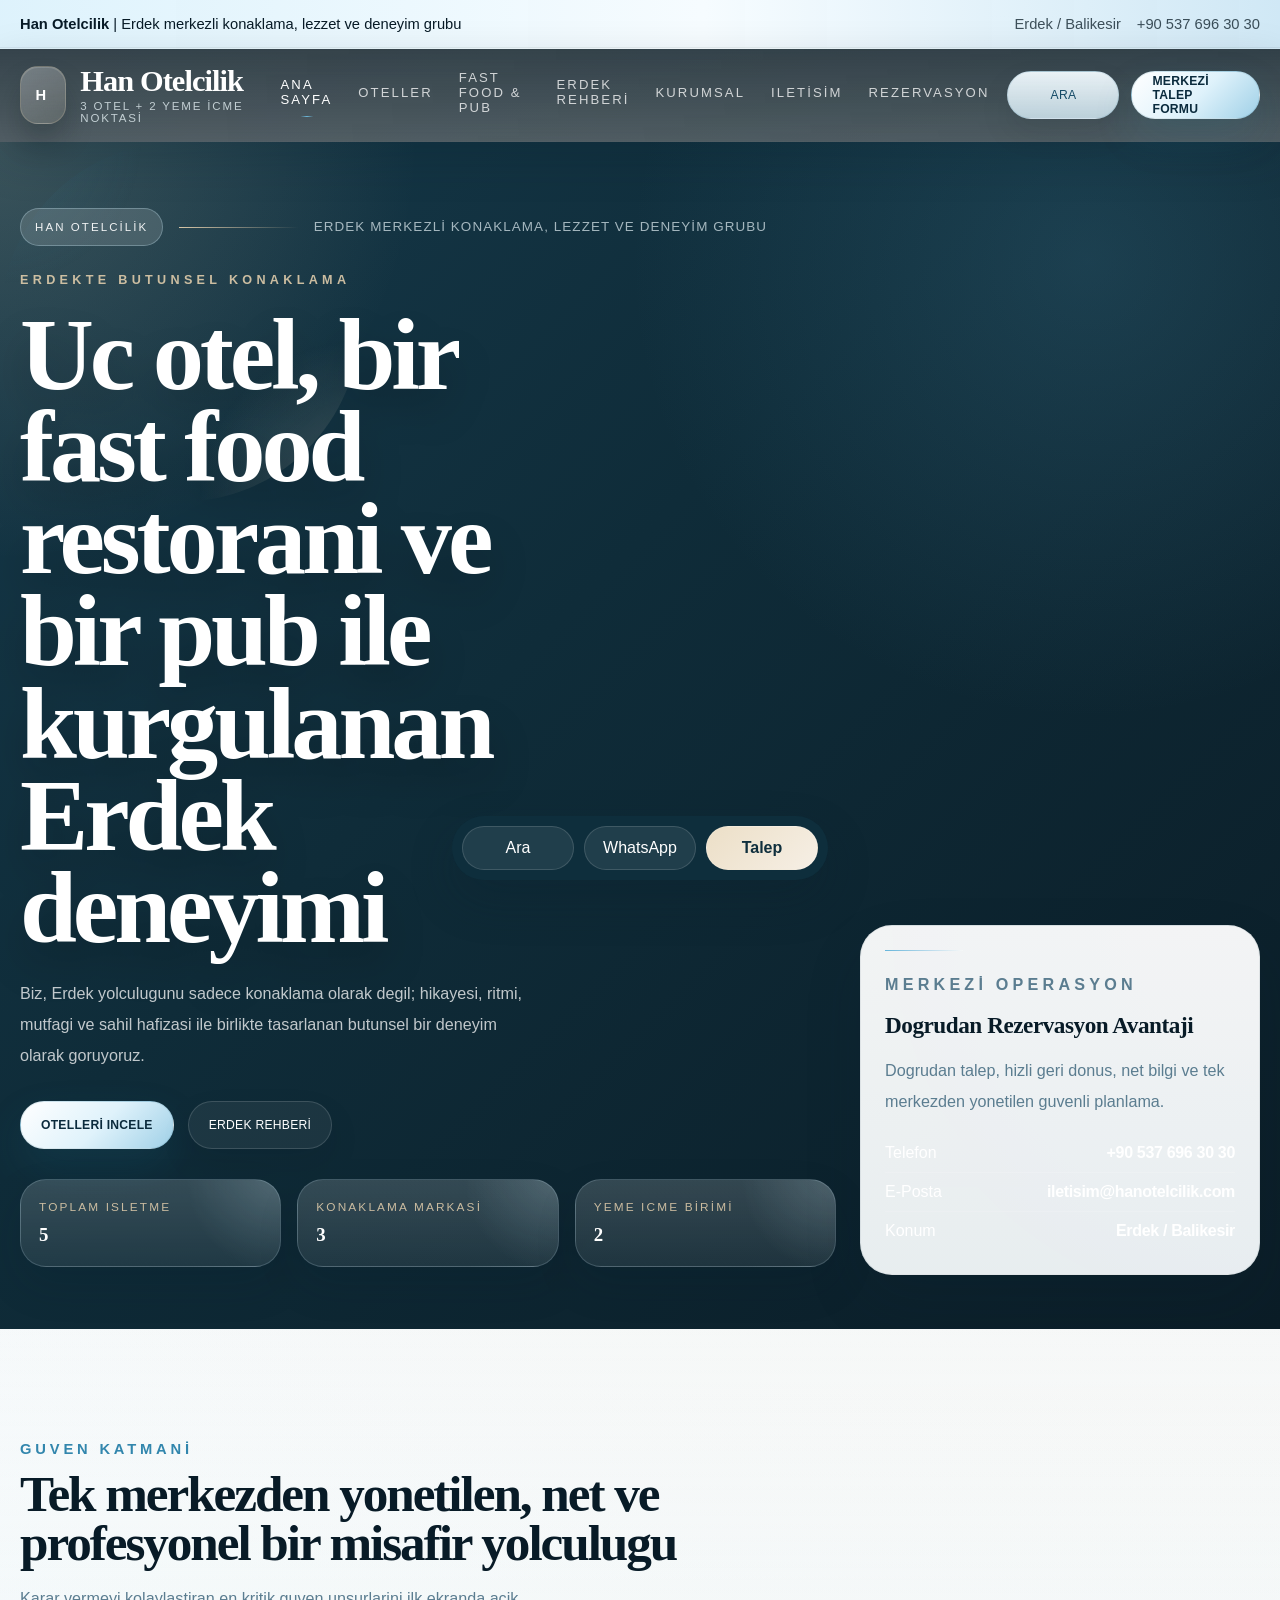
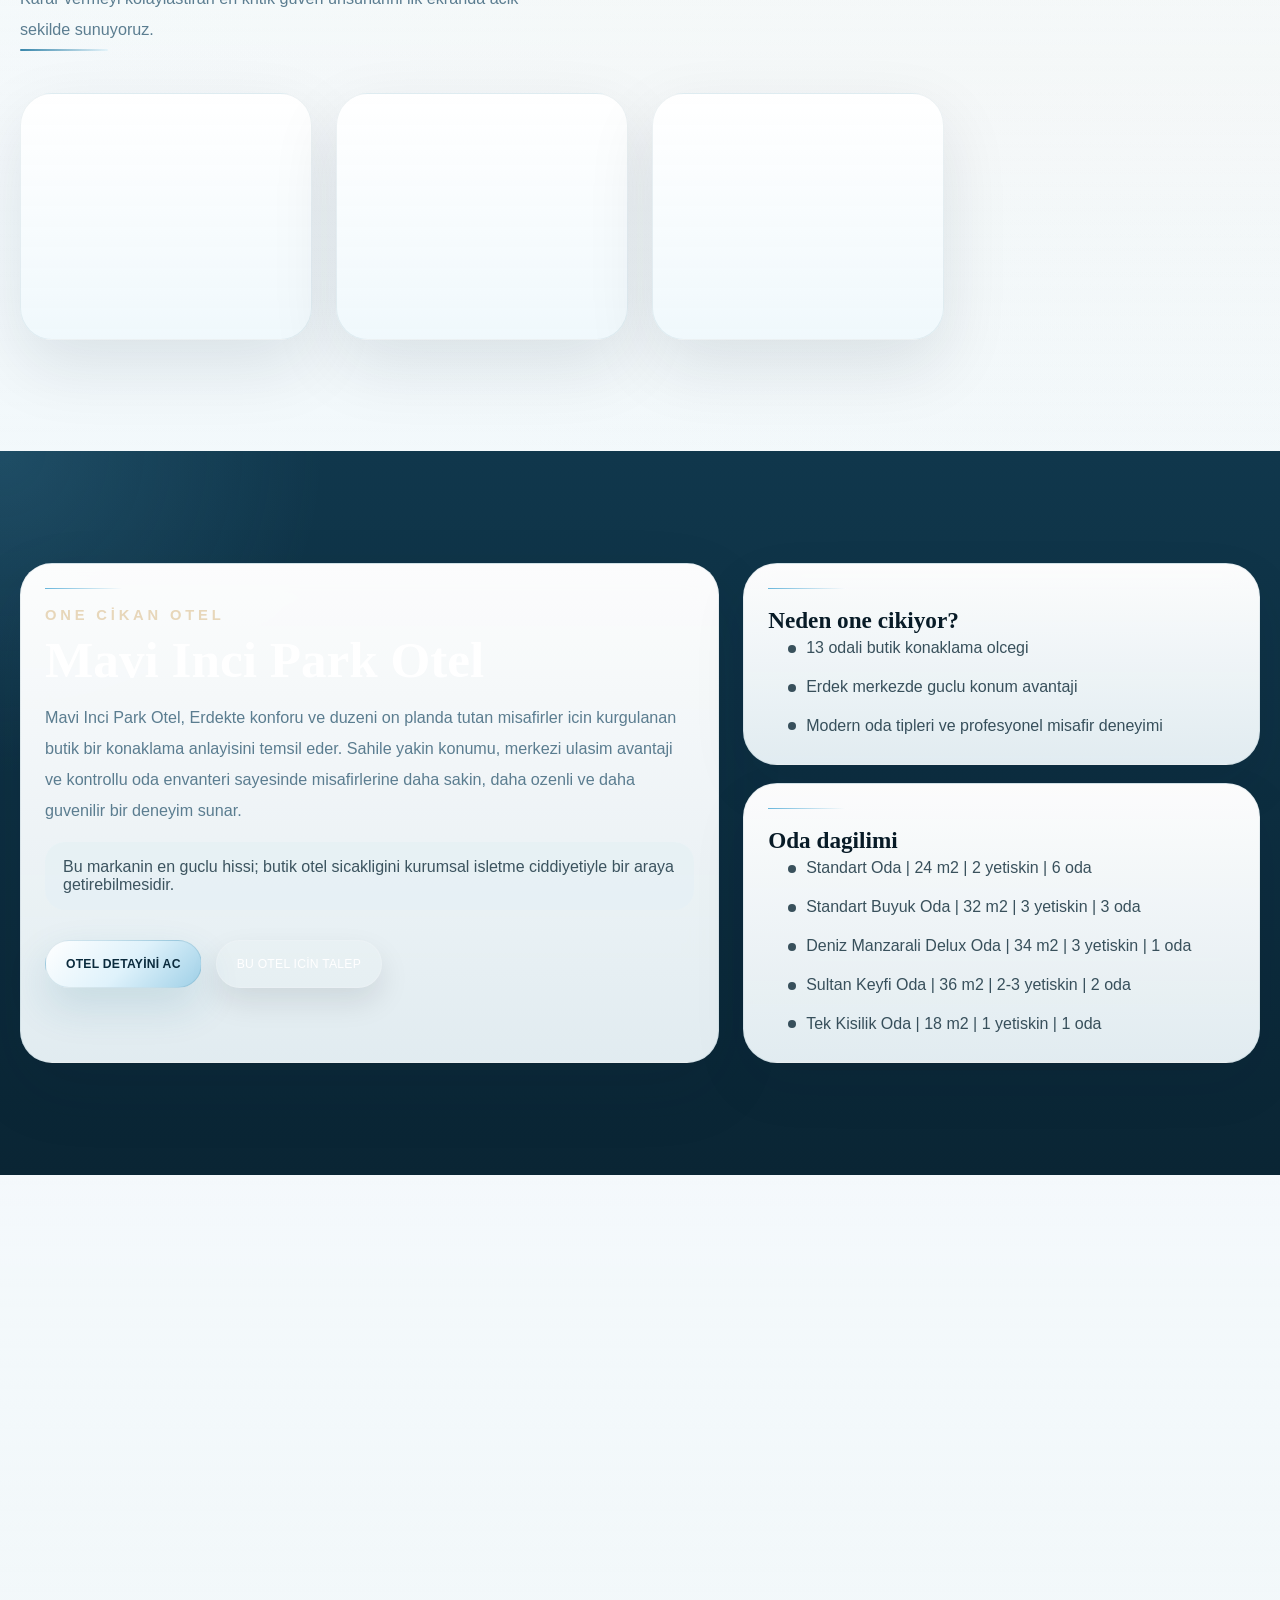
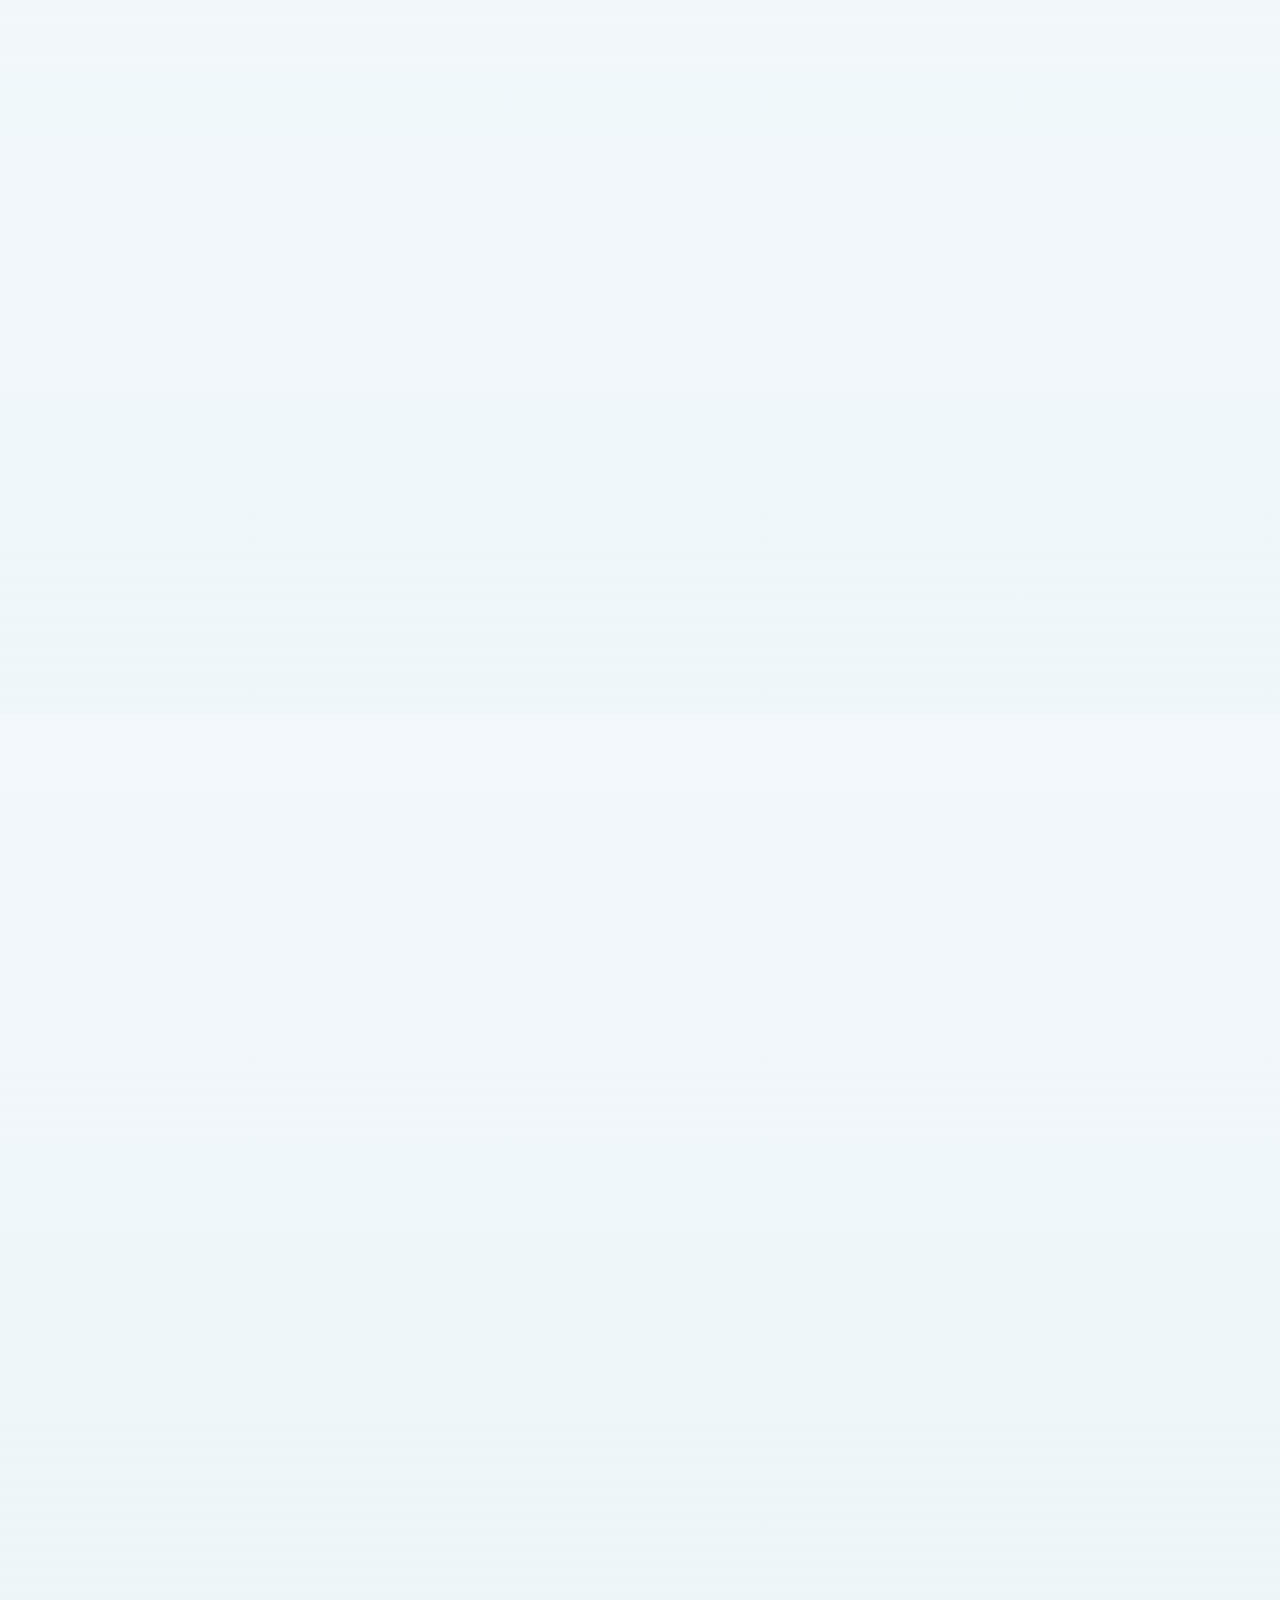
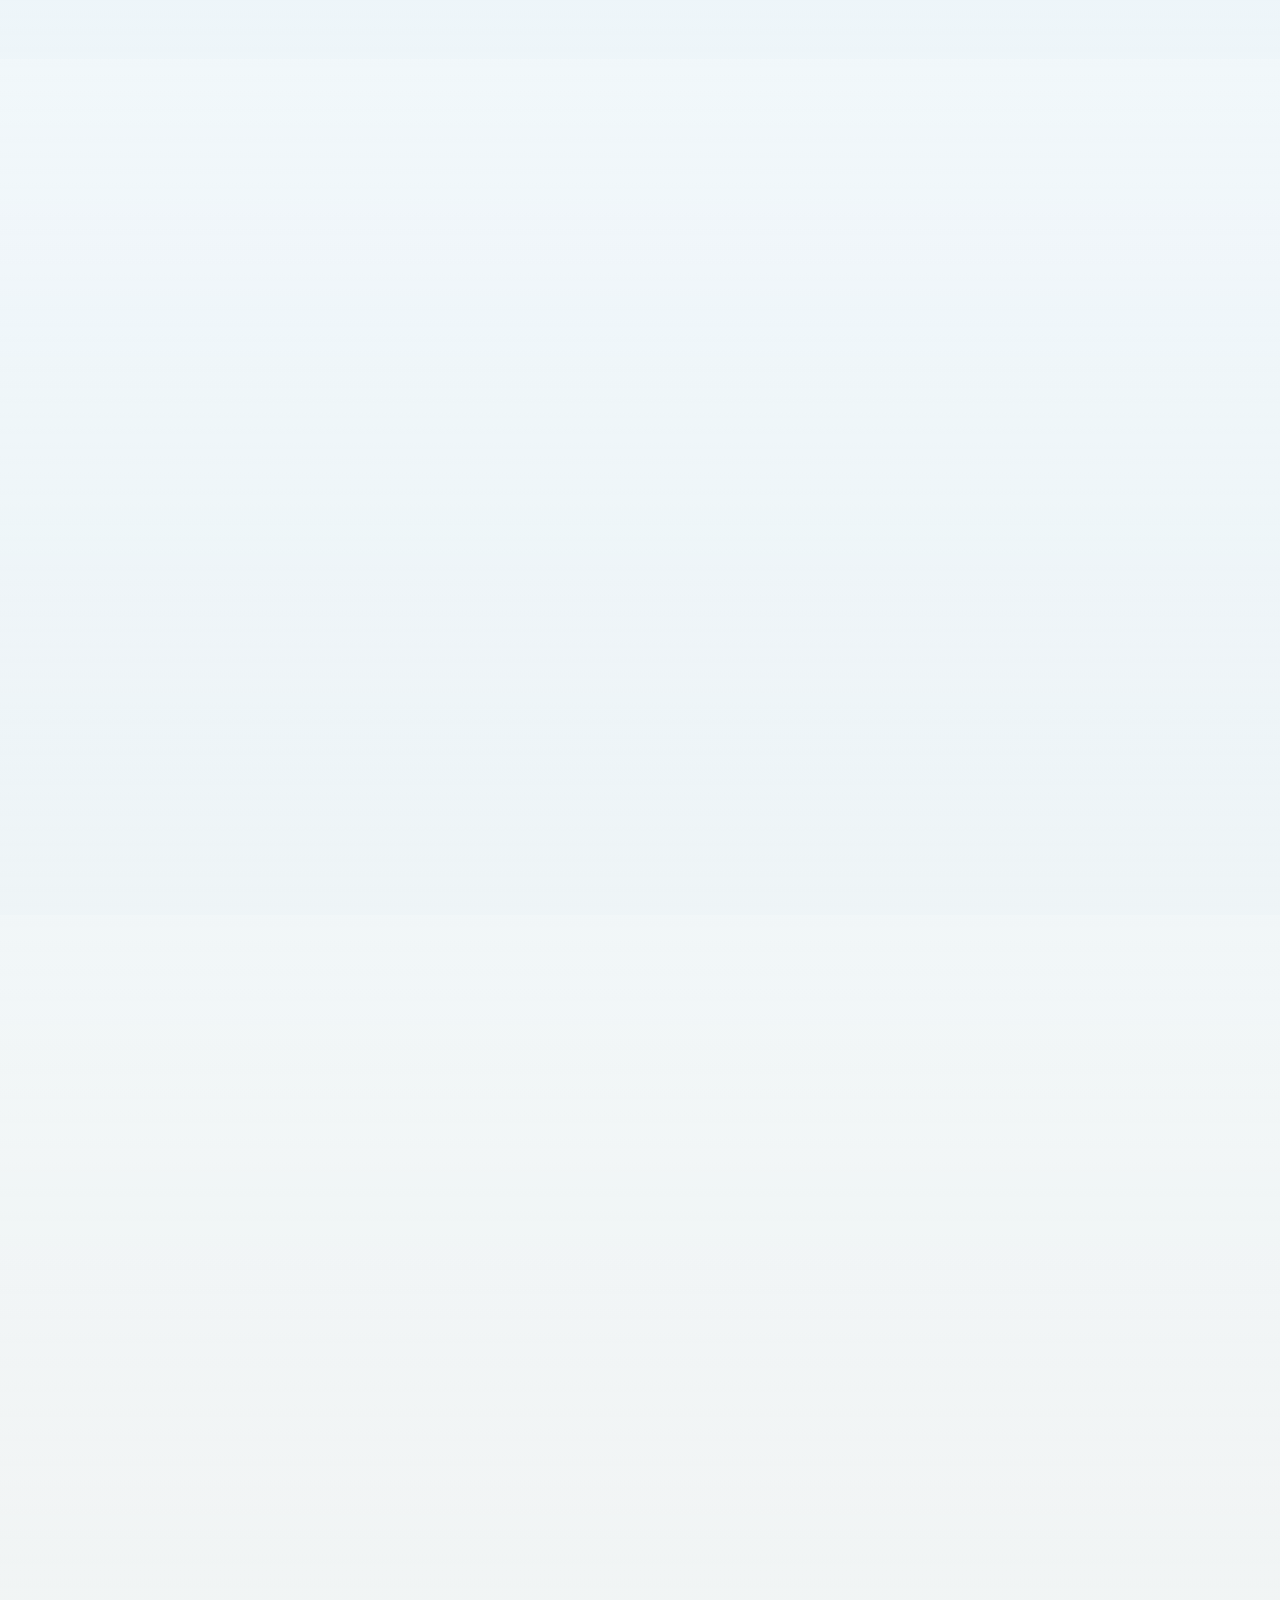
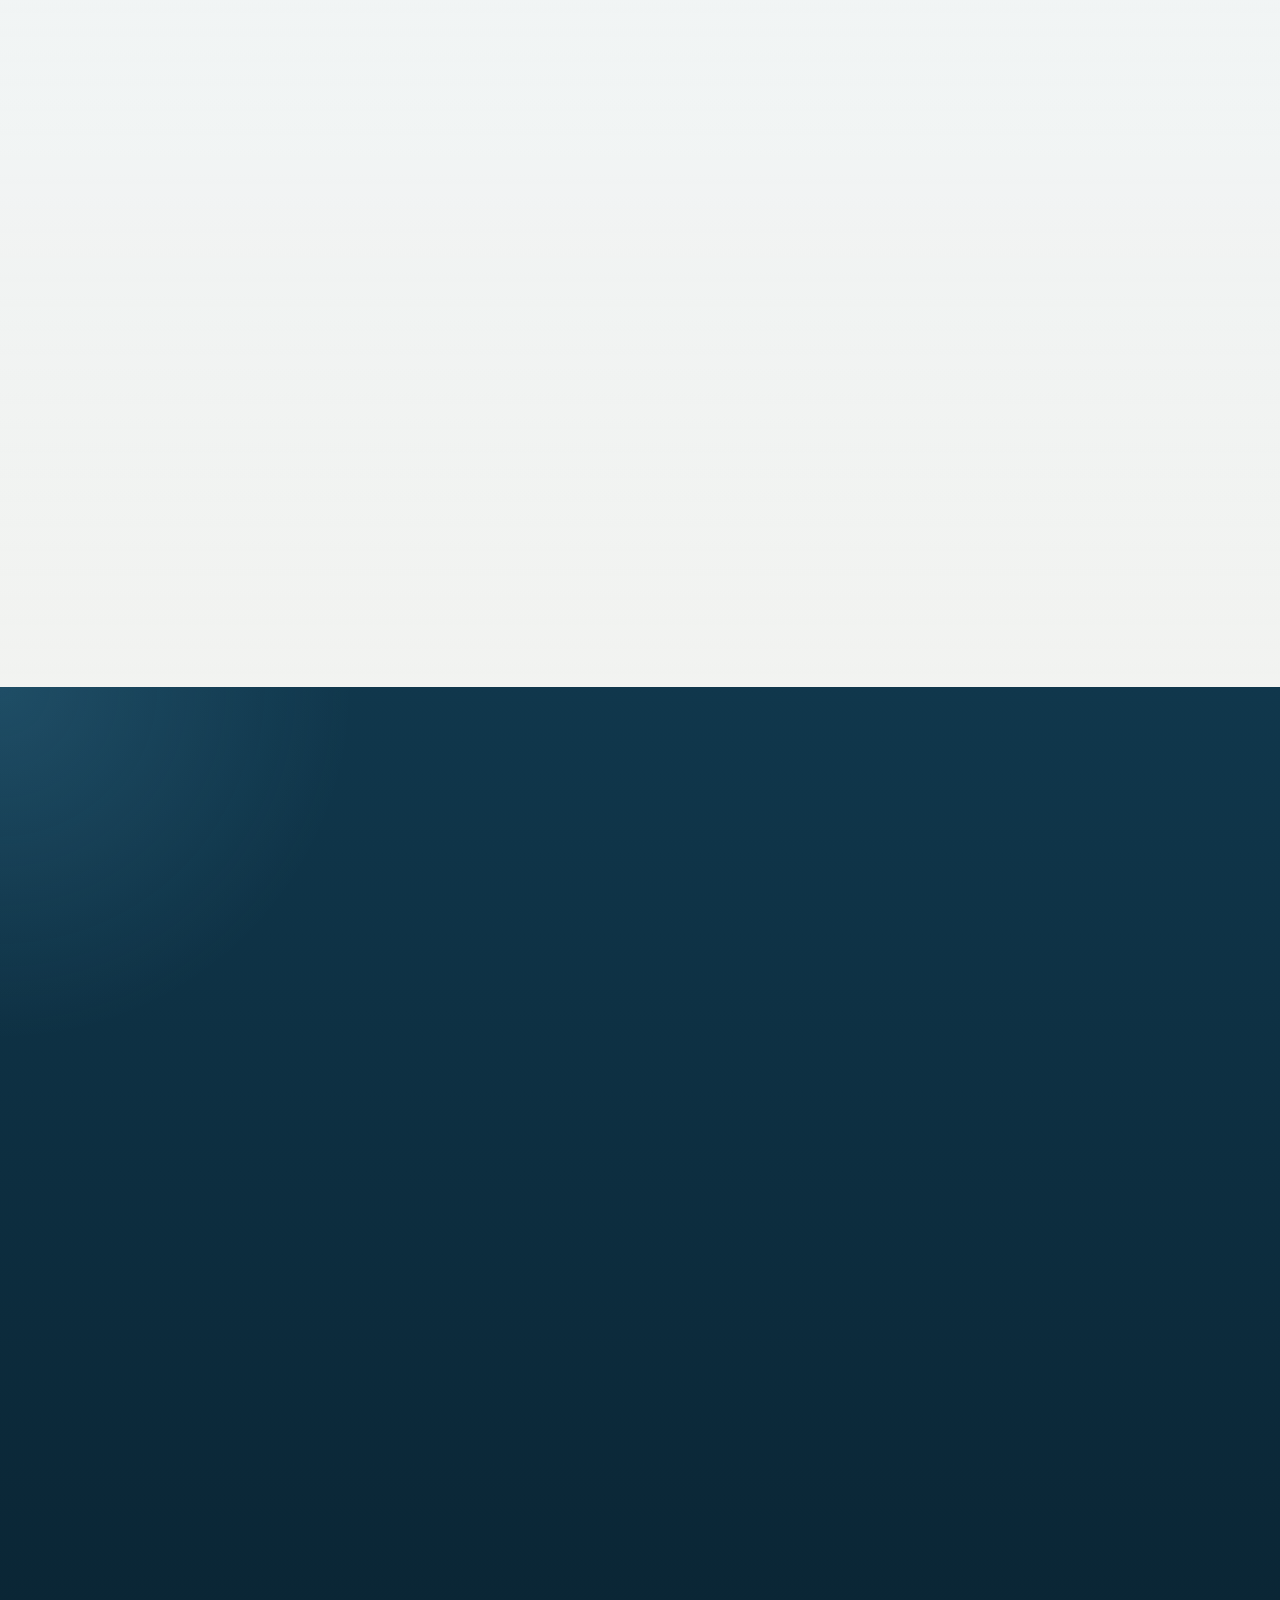
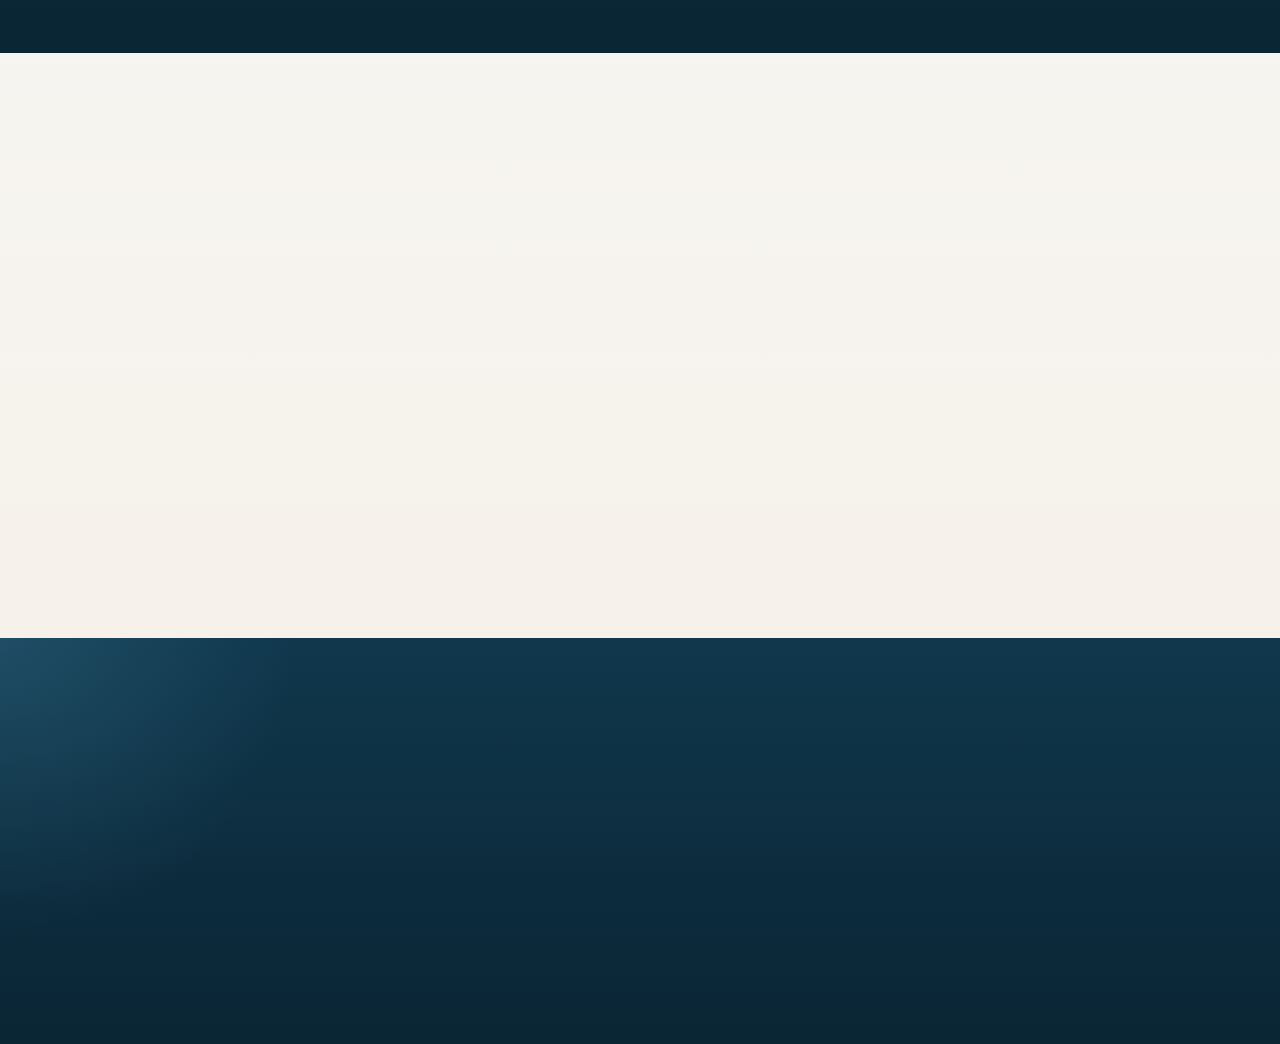
==== commit 8000a1c5: "fix: restore han umbrella public structure" ====
--- a/index.html
+++ b/index.html
@@ -3,26 +3,26 @@
   <head>
     <meta charset="UTF-8" />
     <meta name="viewport" content="width=device-width, initial-scale=1.0, viewport-fit=cover" />
-    <meta name="theme-color" content="#1A3761" />
+    <meta name="theme-color" content="#153f52" />
     <meta name="color-scheme" content="light" />
     <meta name="robots" content="index,follow,max-image-preview:large" />
-    <meta name="application-name" content="Mavi Inci Park Otel" />
-    <meta name="keywords" content="Mavi Inci Park Otel, Erdek otelleri, Erdek butik otel, Balikesir Erdek konaklama, butik sehir oteli, Erdek merkez otel" />
-    <meta name="author" content="Mavi Inci Park Otel" />
+    <meta name="application-name" content="Han Otelcilik" />
+    <meta name="keywords" content="Han Otelcilik, Erdek otelleri, Mavi Inci Park Otel, Gulplaj Hotel, Villa Ece Pansiyon, Erdek konaklama, Erdek butik otel, Smile Foodhouse" />
+    <meta name="author" content="Han Otelcilik" />
     <meta name="apple-mobile-web-app-capable" content="yes" />
     <meta name="apple-mobile-web-app-status-bar-style" content="default" />
-    <meta name="apple-mobile-web-app-title" content="Mavi Inci Park Otel" />
-    <title>Mavi Inci Park Otel | Erdek Butik Sehir Oteli</title>
-    <meta name="description" content="Mavi Inci Park Otel; Erdek merkezde konfor, guven, profesyonel hizmet ve 13 ozel odasi ile butik konaklama deneyimi sunar." />
+    <meta name="apple-mobile-web-app-title" content="Han Otelcilik" />
+    <title>Han Otelcilik | Erdek Konaklama ve Deneyim Grubu</title>
+    <meta name="description" content="Han Otelcilik; Mavi Inci Park Otel, Gulplaj Hotel, Villa Ece Pansiyon, Smile Foodhouse ve pub ile Erdek merkezli butunsel bir deneyim sunar." />
     <meta property="og:locale" content="tr_TR" />
     <meta property="og:type" content="website" />
-    <meta property="og:site_name" content="Mavi Inci Park Otel" />
-    <meta property="og:title" content="Mavi Inci Park Otel | Erdek Butik Sehir Oteli" />
-    <meta property="og:description" content="Erdegin kalbinde, konfor ve guven odakli butik otel deneyimi." />
+    <meta property="og:site_name" content="Han Otelcilik" />
+    <meta property="og:title" content="Han Otelcilik | Erdek Konaklama ve Deneyim Grubu" />
+    <meta property="og:description" content="Uc otel, bir fast food restorani ve bir pub ile Erdek deneyimini tek cati altinda toplayan grup vitrini." />
     <meta property="og:image" content="./favicon.svg" />
     <meta name="twitter:card" content="summary_large_image" />
-    <meta name="twitter:title" content="Mavi Inci Park Otel | Erdek Butik Sehir Oteli" />
-    <meta name="twitter:description" content="Erdek merkezde 13 ozel odada konforlu ve guven veren konaklama deneyimi." />
+    <meta name="twitter:title" content="Han Otelcilik | Erdek Konaklama ve Deneyim Grubu" />
+    <meta name="twitter:description" content="Han Otelcilik catisinda 3 otel ve 2 yeme icme birimi ile Erdek deneyimi." />
     <meta name="twitter:image" content="./favicon.svg" />
     <link rel="canonical" href="./index.html" />
     <link rel="icon" href="./favicon.svg" type="image/svg+xml" />
